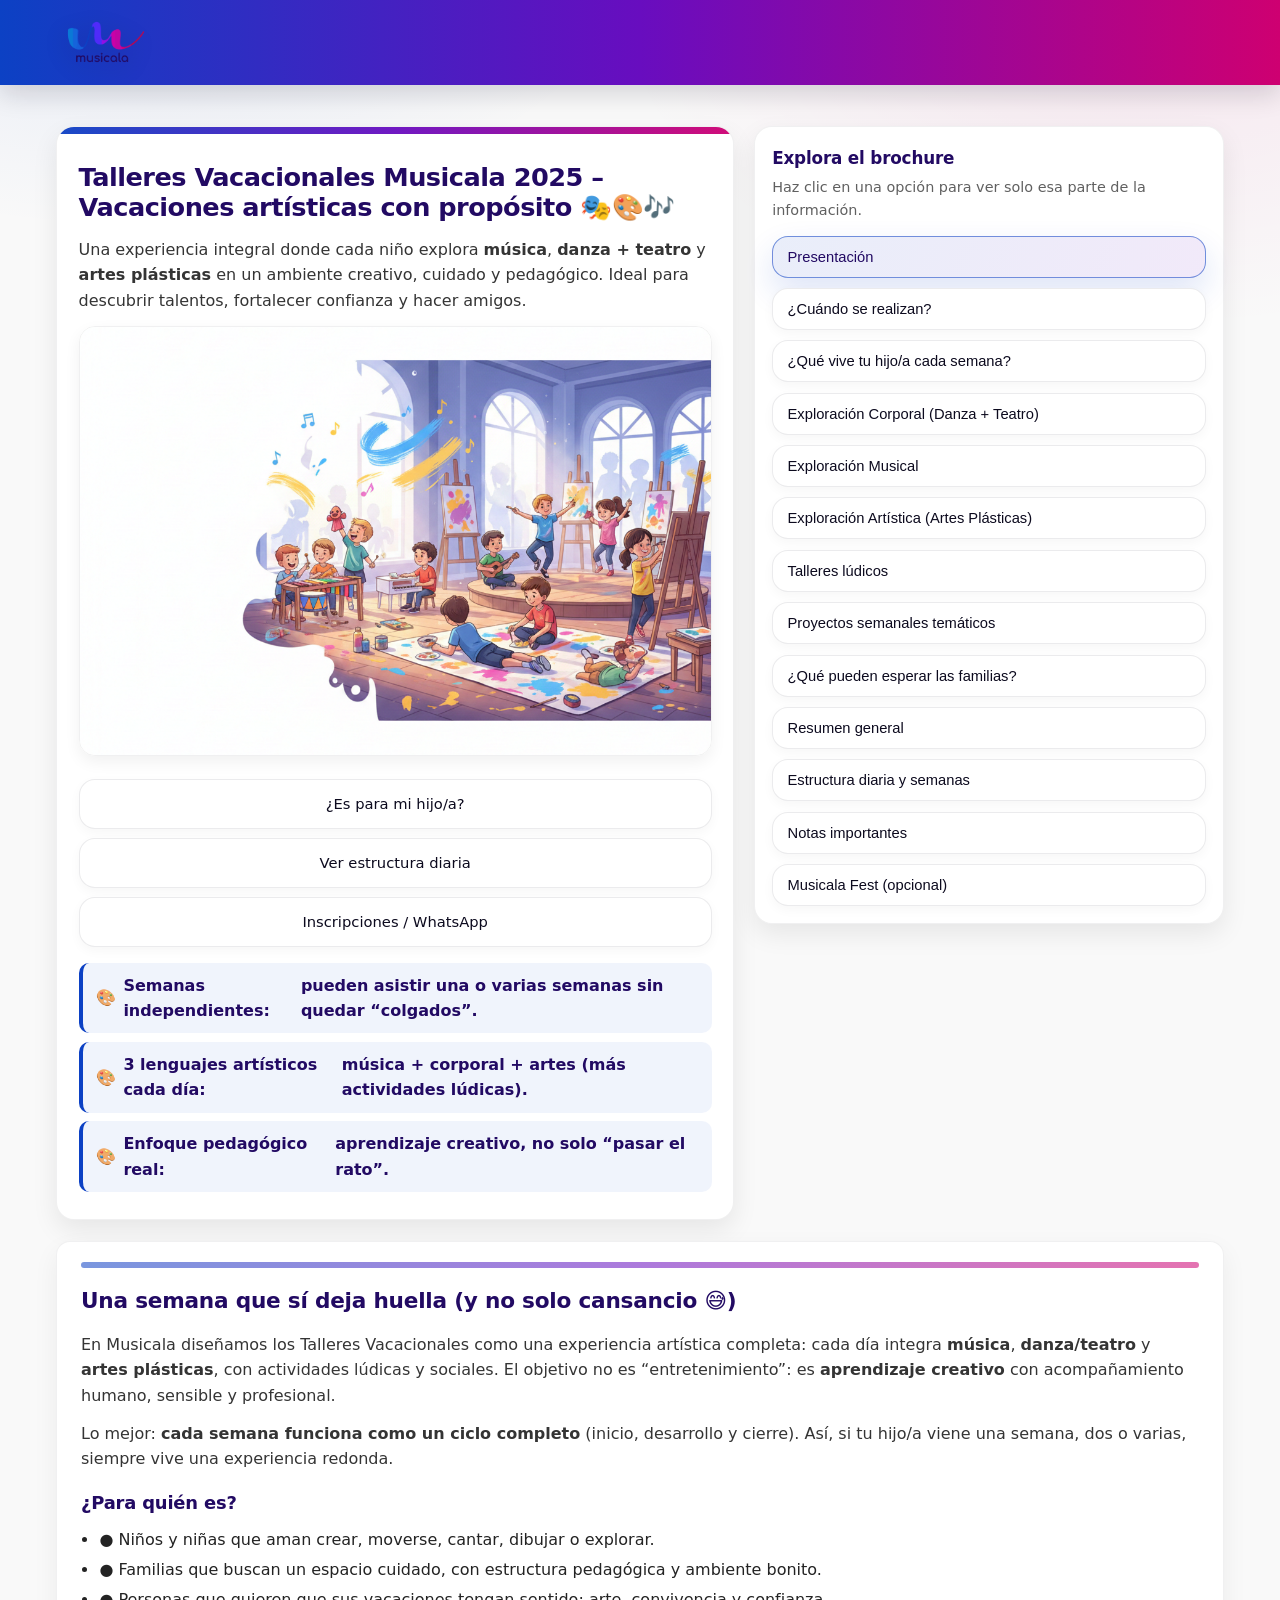
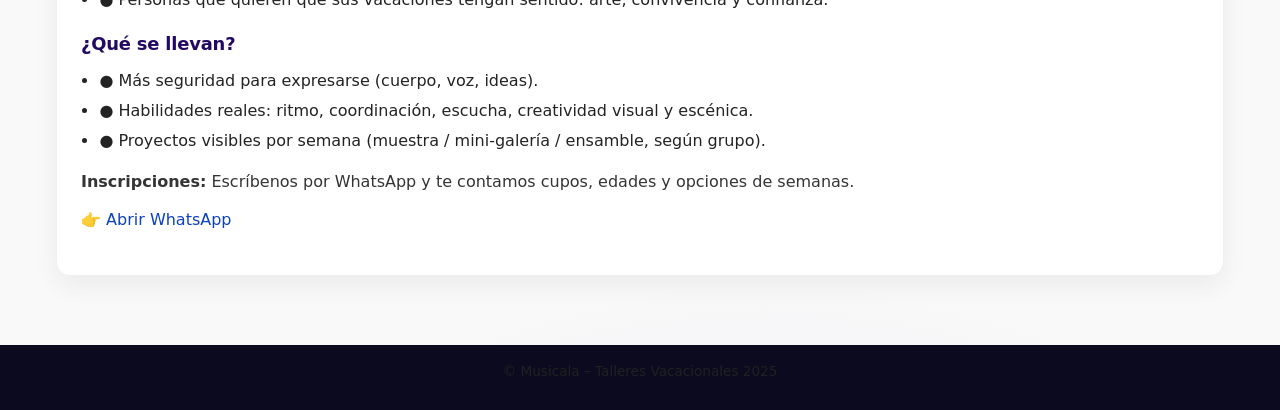
==== index.html @ 35de2867 "Add files via upload" ====
<!DOCTYPE html>
<html lang="es">
<head>
  <meta charset="UTF-8" />
  <meta name="viewport" content="width=device-width, initial-scale=1.0" />
  <title>Talleres Vacacionales Musicala 2025 | Brochure</title>
  <meta name="description" content="Vacaciones artísticas en Musicala: música, danza/teatro y artes plásticas en una experiencia creativa, pedagógica y divertida. Semanas independientes. Cupos limitados." />
  <link rel="stylesheet" href="styles.css" />
  <script src="app.js" defer></script>

  <!-- Opcional: si ya manejan icon -->
  <!-- <link rel="icon" href="favicon.ico" /> -->
</head>

<body>
  <!-- BARRA SUPERIOR SOLO CON LOGO -->
  <header class="site-header">
    <div class="header-inner">
      <div class="logo">
        <img src="logo.png" alt="Logo Musicala" />
      </div>
    </div>
  </header>

  <main>
    <!-- PORTADA: TÍTULO + IMAGEN + MENÚ AL LADO -->
    <section class="hero-portal">
      <div class="hero-portal__left">
        <h1>Talleres Vacacionales Musicala 2025 – Vacaciones artísticas con propósito 🎭🎨🎶</h1>

        <p style="margin-top:.75rem">
          Una experiencia integral donde cada niño explora <strong>música</strong>, <strong>danza + teatro</strong> y <strong>artes plásticas</strong> en un ambiente
          creativo, cuidado y pedagógico. Ideal para descubrir talentos, fortalecer confianza y hacer amigos.
        </p>

        <div class="hero-image">
          <img src="imagengeneral.png" alt="Vacaciones artísticas en Musicala" />
        </div>

        <!-- Mini-CTA (sin depender de CSS extra, pero se ve bien igual) -->
        <div style="display:flex; gap:.6rem; flex-wrap:wrap; margin-top:1rem">
          <a href="#familias" class="cards-menu__item" style="text-decoration:none; display:inline-flex; align-items:center; justify-content:center">
            ¿Es para mi hijo/a?
          </a>
          <a href="#cronograma" class="cards-menu__item" style="text-decoration:none; display:inline-flex; align-items:center; justify-content:center">
            Ver estructura diaria
          </a>
          <!-- Cambien este link al WhatsApp real cuando quieran -->
          <a href="https://wa.me/573193529475" target="_blank" rel="noopener" class="cards-menu__item" style="text-decoration:none; display:inline-flex; align-items:center; justify-content:center">
            Inscripciones / WhatsApp
          </a>
        </div>

        <!-- Highlights rápidos -->
        <div style="margin-top:1rem">
          <ul class="lista-semanal">
            <li><strong>Semanas independientes:</strong> pueden asistir una o varias semanas sin quedar “colgados”.</li>
            <li><strong>3 lenguajes artísticos cada día:</strong> música + corporal + artes (más actividades lúdicas).</li>
            <li><strong>Enfoque pedagógico real:</strong> aprendizaje creativo, no solo “pasar el rato”.</li>
          </ul>
        </div>
      </div>

      <div class="hero-portal__right">
        <h2 class="cards-title">Explora el brochure</h2>
        <p class="cards-subtitle">Haz clic en una opción para ver solo esa parte de la información.</p>

        <div class="cards-menu">
          <button class="cards-menu__item is-active" data-target="inicio">Presentación</button>
          <button class="cards-menu__item" data-target="cuando">¿Cuándo se realizan?</button>
          <button class="cards-menu__item" data-target="que-hacemos">¿Qué vive tu hijo/a cada semana?</button>
          <button class="cards-menu__item" data-target="exploracion-corporal">Exploración Corporal (Danza + Teatro)</button>
          <button class="cards-menu__item" data-target="exploracion-musical">Exploración Musical</button>
          <button class="cards-menu__item" data-target="artes-plasticas">Exploración Artística (Artes Plásticas)</button>
          <button class="cards-menu__item" data-target="talleres-ludicos">Talleres lúdicos</button>
          <button class="cards-menu__item" data-target="proyectos-semanales">Proyectos semanales temáticos</button>
          <button class="cards-menu__item" data-target="familias">¿Qué pueden esperar las familias?</button>
          <button class="cards-menu__item" data-target="resumen">Resumen general</button>
          <button class="cards-menu__item" data-target="cronograma">Estructura diaria y semanas</button>
          <button class="cards-menu__item" data-target="nota-acudientes">Notas importantes</button>
          <button class="cards-menu__item" data-target="musicala-fest">Musicala Fest (opcional)</button>
        </div>
      </div>
    </section>

    <!-- CONTENIDO: SOLO SE VE LA SECCIÓN ACTIVA (CONTROLADO POR app.js) -->

    <!-- INICIO / PRESENTACIÓN -->
    <section id="inicio" class="content-section is-active">
      <h2>Una semana que sí deja huella (y no solo cansancio 😅)</h2>

      <p>
        En Musicala diseñamos los Talleres Vacacionales como una experiencia artística completa:
        cada día integra <strong>música</strong>, <strong>danza/teatro</strong> y <strong>artes plásticas</strong>, con actividades lúdicas y sociales.
        El objetivo no es “entretenimiento”: es <strong>aprendizaje creativo</strong> con acompañamiento humano, sensible y profesional.
      </p>

      <p>
        Lo mejor: <strong>cada semana funciona como un ciclo completo</strong> (inicio, desarrollo y cierre).
        Así, si tu hijo/a viene una semana, dos o varias, siempre vive una experiencia redonda.
      </p>

      <h3>¿Para quién es?</h3>
      <ul>
        <li>● Niños y niñas que aman crear, moverse, cantar, dibujar o explorar.</li>
        <li>● Familias que buscan un espacio cuidado, con estructura pedagógica y ambiente bonito.</li>
        <li>● Personas que quieren que sus vacaciones tengan sentido: arte, convivencia y confianza.</li>
      </ul>

      <h3>¿Qué se llevan?</h3>
      <ul>
        <li>● Más seguridad para expresarse (cuerpo, voz, ideas).</li>
        <li>● Habilidades reales: ritmo, coordinación, escucha, creatividad visual y escénica.</li>
        <li>● Proyectos visibles por semana (muestra / mini-galería / ensamble, según grupo).</li>
      </ul>

      <p style="margin-top:1rem">
        <strong>Inscripciones:</strong> Escríbenos por WhatsApp y te contamos cupos, edades y opciones de semanas.
      </p>
      <p>
        👉 <a href="https://wa.me/573193529475" target="_blank" rel="noopener">Abrir WhatsApp</a>
      </p>
    </section>

    <!-- ¿CUÁNDO SE REALIZAN? -->
    <section id="cuando" class="content-section">
      <h2>¿Cuándo se realizan los Vacacionales?</h2>

      <p>Tenemos dos temporadas principales:</p>
      <ul>
        <li>● <strong>24 de noviembre al 19 de diciembre</strong></li>
        <li>● <strong>12 de enero al 6 de febrero</strong></li>
      </ul>

      <p>
        Sabemos que las familias viajan o combinan actividades, entonces manejamos una lógica simple:
        <strong>cada semana es independiente</strong>. Puedes escoger las semanas que mejor te funcionen.
      </p>

      <p>
        Si hay festivos, ajustamos el orden de los días <strong>sin perder contenidos</strong>.
      </p>
    </section>

    <!-- ¿QUÉ HACEMOS CADA SEMANA? -->
    <section id="que-hacemos" class="content-section">
      <h2>🎭💃🎶 ¿Qué vive tu hijo/a cada semana?</h2>

      <p>
        Cada semana combinamos cuatro áreas que se conectan en mini-proyectos. No es “clase suelta”: es un proceso corto con sentido.
      </p>

      <ul class="lista-semanal">
        <li><strong>Teatro:</strong> micro-escenas, personajes, improvisación guiada.</li>
        <li><strong>Danza/Expresión:</strong> secuencias corporales, musicalidad, presencia escénica.</li>
        <li><strong>Música:</strong> canto, percusión, teclados/xilófono, ukelele y ensamble.</li>
        <li><strong>Artes plásticas:</strong> dibujo, color, collage/modelado y creación de piezas visuales.</li>
      </ul>

      <p>
        El resultado varía según edades y grupo, pero siempre buscamos que haya <strong>proceso + producto</strong>:
        algo que se pueda mostrar y valorar (sin obligar a nadie a presentarse si no quiere).
      </p>
    </section>

    <!-- EXPLORACIÓN CORPORAL (DANZA + TEATRO) -->
    <section id="exploracion-corporal" class="content-section">
      <h2>Exploración Corporal (Danza + Teatro)</h2>

      <div style="margin: 1rem 0;">
        <img src="corporal.png" alt="Exploración corporal: danza y teatro" style="width:100%; height:auto; border-radius:12px;" />
      </div>

      <p>
        Integramos movimiento, expresión, ritmo, imaginación y juego dramático, adaptado a la edad.
        Trabajamos tres componentes: <strong>técnico</strong>, <strong>teórico (vivencial)</strong> y <strong>obras</strong>.
      </p>

      <h3>1. Componente Técnico (Danza + Teatro)</h3>
      <p>Desarrollamos habilidades físicas y expresivas fundamentales.</p>

      <h4>Danza – Técnica Corporal</h4>
      <ul>
        <li>● Calentamientos guiados: movilidad articular y estiramientos seguros.</li>
        <li>● Patrones de movimiento: marchas, desplazamientos, diagonales básicas.</li>
        <li>● Motricidad gruesa: saltos, giros simples, coordinación brazos-piernas.</li>
        <li>● Aproximación a estilos: latinos, urbanos y folclor colombiano (adaptado).</li>
        <li>● Ritmo corporal: palmadas, zapateos, juegos de pulso.</li>
      </ul>

      <h4>Teatro – Técnica Escénica</h4>
      <ul>
        <li>● Uso del espacio: caminar escénico, niveles (alto–medio–bajo).</li>
        <li>● Proyección corporal sin forzar la voz.</li>
        <li>● Emociones básicas: alegría, sorpresa, tristeza, enojo (desde el juego).</li>
        <li>● Coordinación grupal: seguir señales, entradas y salidas.</li>
      </ul>

      <h3>2. Componente Teórico (vivencial)</h3>
      <p>No es teoría sentados: se aprende haciendo.</p>

      <ul>
        <li>● Ritmo, secuencia, direcciones, niveles, musicalidad.</li>
        <li>● Aprestamiento escénico: atención, escucha, reacción.</li>
        <li>● Personajes: cómo camina, qué quiere, cómo se expresa.</li>
      </ul>

      <h3>3. Componente de Obras</h3>
      <ul>
        <li>● Mini-coreografías (8/16/32 tiempos) adaptadas.</li>
        <li>● Micro-escenas con inicio, desarrollo y final simple.</li>
        <li>● Actividades en dúos o tríos para convivencia y trabajo en equipo.</li>
      </ul>

      <p>
        <strong>En palabras sencillas:</strong> fortalecemos cuerpo, creatividad y confianza.
        Se mueven, inventan y actúan desde el juego, pero construyendo bases reales.
      </p>
    </section>

    <!-- EXPLORACIÓN MUSICAL -->
    <section id="exploracion-musical" class="content-section">
      <h2>Exploración Musical</h2>

      <div style="margin: 1rem 0;">
        <img src="musica.png" alt="Exploración musical: instrumentos y ensamble" style="width:100%; height:auto; border-radius:12px;" />
      </div>

      <p>
        La música en vacacionales sigue una estructura progresiva durante la semana, integrando:
        <strong>técnica</strong>, <strong>teoría (desde el juego)</strong> y <strong>obras</strong>.
      </p>

      <h3>1. Componente Técnico</h3>
      <p>Habilidades motrices y musicales según el instrumento del día.</p>

      <h4>Canto (Día 1)</h4>
      <ul>
        <li>● Respiración y proyección.</li>
        <li>● Gimnasia vocal (sirenas, escalas cortas, patrones melódicos).</li>
        <li>● Coordinación entre voz y ritmo.</li>
      </ul>

      <h4>Percusión y Orff (Día 2)</h4>
      <ul>
        <li>● Gimnasia dactilar y coordinación.</li>
        <li>● Patrones rítmicos básicos y combinados.</li>
        <li>● Acompañamientos simples con instrumentos de percusión.</li>
      </ul>

      <h4>Xilófono y Piano (Día 3)</h4>
      <ul>
        <li>● Motricidad fina: escalas, patrones repetitivos.</li>
        <li>● Melodías con 3, 4 y 5 notas.</li>
        <li>● Coordinación mano-dedo “uno por tecla”.</li>
      </ul>

      <h4>Ukelele (Día 4)</h4>
      <ul>
        <li>● Postura y control de mano/muñeca.</li>
        <li>● Acordes base (C, Am, F) y cambios simples.</li>
        <li>● Patrones de rasgueo iniciales.</li>
      </ul>

      <h4>Ensamble (Día 5)</h4>
      <ul>
        <li>● Integración de lo trabajado en la semana.</li>
        <li>● Coordinación grupal: entradas, finales, pulso común.</li>
        <li>● Escucha activa entre compañeros.</li>
      </ul>

      <h3>2. Componente Teórico (desde la experiencia)</h3>
      <ul>
        <li>● Pulso, figuras rítmicas básicas y lectura simple.</li>
        <li>● Reconocimiento de notas y direccionalidad melódica.</li>
        <li>● Timbres, dinámicas (fuerte/suave), rápido/lento.</li>
        <li>● Apreciación musical: escuchar, imaginar, nombrar emociones y capas sonoras.</li>
      </ul>

      <h3>3. Componente de Obras</h3>
      <p>Repertorio progresivo (3, 4 y 5 notas) adaptado al instrumento del día.</p>

      <p>
        <strong>En palabras sencillas:</strong> aprenden música jugando, sí, pero con bases reales:
        coordinación, ritmo, melodía, lectura simple y ensamble.
      </p>
    </section>

    <!-- EXPLORACIÓN ARTÍSTICA (ARTES PLÁSTICAS) -->
    <section id="artes-plasticas" class="content-section">
      <h2>Exploración Artística (Artes Plásticas)</h2>

      <div style="margin: 1rem 0;">
        <img src="artes.png" alt="Exploración artística: dibujo, pintura y creación" style="width:100%; height:auto; border-radius:12px;" />
      </div>

      <p>
        En Artes Plásticas exploramos materiales, técnicas y procesos creativos de forma progresiva.
        Cada semana se construye una creación final (mini-galería, personajes, escenografías, objetos artísticos, etc.).
      </p>

      <h3>1. Componente Técnico</h3>

      <h4>Dibujo</h4>
      <ul>
        <li>● Trazos básicos, control de presión y formas.</li>
        <li>● Proporciones iniciales y composición simple.</li>
      </ul>

      <h4>Pintura / acuarelas</h4>
      <ul>
        <li>● Técnicas básicas de pincel, mezcla de colores y degradados.</li>
        <li>● Control del agua: húmedo sobre seco / húmedo sobre húmedo.</li>
      </ul>

      <h4>Modelado (plastilina o arcilla)</h4>
      <ul>
        <li>● Rollos, esferas, planchas, volumen y uniones seguras.</li>
      </ul>

      <h4>Collage y reciclaje creativo</h4>
      <ul>
        <li>● Recorte seguro, texturas y ensamblaje para construir personajes u objetos.</li>
      </ul>

      <h3>2. Componente Teórico (sencillo y contextual)</h3>
      <ul>
        <li>● Teoría del color: primarios, secundarios, armonías y contrastes.</li>
        <li>● Elementos del arte: línea, forma, color, textura, espacio.</li>
        <li>● Apreciación: observar, reinterpretar y hablar sobre lo que se crea.</li>
      </ul>

      <h3>3. Componente de Obras</h3>
      <p>Ejemplos de proyectos semanales:</p>
      <ul>
        <li>● Mini-galería de dibujos, pinturas y collage.</li>
        <li>● Creación de personajes (dibujados o modelados).</li>
        <li>● Elementos visuales para apoyar teatro/danza (máscaras, accesorios, escenografía).</li>
        <li>● Esculturas pequeñas o composiciones en técnicas mixtas.</li>
      </ul>

      <p>
        <strong>En palabras sencillas:</strong> exploramos dibujo, pintura, collage, modelado y creación.
        Se aprende haciendo y se valora el proceso, no solo “el resultado bonito”.
      </p>
    </section>

    <!-- TALLERES LÚDICOS -->
    <section id="talleres-ludicos" class="content-section">
      <h2>Talleres Lúdicos y Actividades Grupales</h2>

      <p>
        Las vacaciones también son convivencia. Por eso incluimos espacios lúdicos que fortalecen habilidades sociales sin perder el enfoque formativo.
      </p>

      <ul>
        <li>● Juegos cooperativos y retos creativos.</li>
        <li>● Dinámicas teatrales y musicales de equipo.</li>
        <li>● Pausas activas, bienestar y socialización guiada.</li>
      </ul>
    </section>

    <!-- PROYECTOS SEMANALES TEMÁTICOS -->
    <section id="proyectos-semanales" class="content-section">
      <h2>Proyectos Semanales Temáticos</h2>

      <p>Cada semana desarrollamos un mini-proyecto que une todas las áreas:</p>
      <ul>
        <li>● Una historia inventada.</li>
        <li>● Una escena o micro-obra.</li>
        <li>● Una coreografía o secuencia corporal.</li>
        <li>● Una pieza musical (canción/ensamble).</li>
        <li>● Una creación visual (mini-galería / obra artística).</li>
      </ul>

      <p>
        Las temáticas cambian cada año, y suelen estar conectadas con naturaleza, convivencia, bienestar y creatividad.
      </p>
    </section>

    <!-- PARA LAS FAMILIAS -->
    <section id="familias" class="content-section">
      <h2>¿Qué pueden esperar las familias?</h2>

      <h3>Un espacio seguro y amoroso</h3>
      <p>
        Acompañamos con cuidado emocional, escucha y límites claros. Queremos arte con bienestar, no caos.
      </p>

      <h3>Aprendizaje real (sin rigidez)</h3>
      <p>
        Tenemos estructura pedagógica clara, pero la adaptamos a cada grupo y a los intereses que van apareciendo.
      </p>

      <h3>Un ambiente creativo y estético</h3>
      <p>
        Materiales, instrumentos, dinámicas y un lugar pensado para crear en serio.
      </p>

      <h3>Procesos y resultados visibles</h3>
      <p>
        Cada semana se ve un resultado: muestra, creación, galería o ensamble. La participación nunca es obligatoria si algún niño no desea presentarse.
      </p>

      <h3>Flexibilidad por semanas</h3>
      <p>
        Si solo pueden una semana, perfecto. Si pueden varias, mejor. Nadie “pierde el hilo”.
      </p>

      <p style="margin-top:1rem">
        👉 <strong>¿Quieres cupos, edades y costos?</strong> Escríbenos:
        <a href="https://wa.me/573193529475" target="_blank" rel="noopener">WhatsApp Musicala</a>
      </p>
    </section>

    <!-- RESUMEN -->
    <section id="resumen" class="content-section">
      <h2>Resumen general</h2>

      <p>
        Los Talleres Vacacionales Musicala combinan <strong>música</strong>, <strong>danza/teatro</strong> y <strong>artes plásticas</strong>
        dentro de una estructura diaria clara, con proyectos semanales y ambiente de cuidado.
      </p>

      <ul>
        <li>● 4 horas por día (sin horas exactas, según operación).</li>
        <li>● Semanas independientes (pueden elegir una o varias).</li>
        <li>● Proceso creativo con resultados visibles.</li>
        <li>● Enfoque pedagógico, no solo recreativo.</li>
      </ul>

      <p>
        Si quieres asegurar cupo, escríbenos por WhatsApp y te guiamos en el proceso de inscripción.
      </p>

      <p>👉 <a href="https://wa.me/573193529475" target="_blank" rel="noopener">Inscribirme / Pedir info</a></p>
    </section>

    <!-- CRONOGRAMA + SEMANAS (INTERACTIVO) -->
    <section id="cronograma" class="content-section">
      <h2>CRONOGRAMA Y CONTENIDOS – Talleres Vacacionales Musicala 2025</h2>

      <p>(4 horas por día — sin horas exactas — si hay festivos, ajustamos sin alterar los contenidos.)</p>

      <p><strong>Distribución diaria:</strong></p>
      <ul>
        <li>● Artes Plásticas – 1 hora.</li>
        <li>● Exploración Corporal (Danza + Teatro) – 1 hora.</li>
        <li>● Exploración Musical – 1 hora.</li>
        <li>● Onces – 30 minutos.</li>
        <li>● Talleres Lúdicos – 30 minutos.</li>
      </ul>

      <!-- Pestañas de semanas -->
      <div class="schedule-tabs">
        <button class="schedule-tab is-active" data-week="1">Semana 1 – Exploración Creativa</button>
        <button class="schedule-tab" data-week="2">Semana 2 – Cuerpo y Movimiento</button>
        <button class="schedule-tab" data-week="3">Semana 3 – Música y Sonido</button>
        <button class="schedule-tab" data-week="4">Semana 4 – Arte Integrado</button>
      </div>

      <div class="schedule-weeks">
        <!-- SEMANA 1 -->
        <div class="week-panel is-active" data-week-panel="1">
          <h3>Semana 1 – Exploración Creativa</h3>
          <p><strong>Enfoque:</strong> adaptación al grupo, descubrimiento de materiales y juegos de ritmo, color y movimiento.</p>

          <h3>Estructura de los días (Día 1 a Día 5)</h3>
          <p>
            Para que cada familia pueda adaptarse a su propio calendario, nombramos los días como
            <strong>Día 1</strong>, <strong>Día 2</strong>, <strong>Día 3</strong>, <strong>Día 4</strong> y <strong>Día 5</strong>.
            Lo que cambia es el enfoque musical del día.
          </p>

          <div class="days-grid">
            <article class="day-card">
              <h4>Día 1 – Canto</h4>
              <p><strong>Enfoque musical:</strong> respiración, proyección y gimnasia vocal.</p>
              <ul class="day-hours">
                <li><strong>Hora 1:</strong> Artes Plásticas.</li>
                <li><strong>Hora 2:</strong> Exploración Corporal.</li>
                <li><strong>Hora 3:</strong> Música – Canto.</li>
                <li><strong>30 min:</strong> Onces.</li>
                <li><strong>30 min:</strong> Talleres Lúdicos.</li>
              </ul>
            </article>

            <article class="day-card">
              <h4>Día 2 – Percusión y Orff</h4>
              <p><strong>Enfoque musical:</strong> patrones rítmicos y acompañamientos simples.</p>
              <ul class="day-hours">
                <li><strong>Hora 1:</strong> Artes Plásticas.</li>
                <li><strong>Hora 2:</strong> Exploración Corporal.</li>
                <li><strong>Hora 3:</strong> Música – Percusión/Orff.</li>
                <li><strong>30 min:</strong> Onces.</li>
                <li><strong>30 min:</strong> Talleres Lúdicos.</li>
              </ul>
            </article>

            <article class="day-card">
              <h4>Día 3 – Xilófono y Piano</h4>
              <p><strong>Enfoque musical:</strong> melodías de 3 notas y coordinación.</p>
              <ul class="day-hours">
                <li><strong>Hora 1:</strong> Artes Plásticas.</li>
                <li><strong>Hora 2:</strong> Exploración Corporal.</li>
                <li><strong>Hora 3:</strong> Música – Teclados/Xilófono.</li>
                <li><strong>30 min:</strong> Onces.</li>
                <li><strong>30 min:</strong> Talleres Lúdicos.</li>
              </ul>
            </article>

            <article class="day-card">
              <h4>Día 4 – Ukelele</h4>
              <p><strong>Enfoque musical:</strong> acordes básicos y rasgueos iniciales.</p>
              <ul class="day-hours">
                <li><strong>Hora 1:</strong> Artes Plásticas.</li>
                <li><strong>Hora 2:</strong> Exploración Corporal.</li>
                <li><strong>Hora 3:</strong> Música – Ukelele.</li>
                <li><strong>30 min:</strong> Onces.</li>
                <li><strong>30 min:</strong> Talleres Lúdicos.</li>
              </ul>
            </article>

            <article class="day-card">
              <h4>Día 5 – Ensamble</h4>
              <p><strong>Enfoque musical:</strong> integración y escucha grupal.</p>
              <ul class="day-hours">
                <li><strong>Hora 1:</strong> Artes Plásticas.</li>
                <li><strong>Hora 2:</strong> Exploración Corporal.</li>
                <li><strong>Hora 3:</strong> Música – Ensamble.</li>
                <li><strong>30 min:</strong> Onces.</li>
                <li><strong>30 min:</strong> Talleres Lúdicos.</li>
              </ul>
            </article>
          </div>

          <div class="schedule-accordion">
            <button class="activity-toggle">
              <span class="activity-title">Artes Plásticas (Técnico · Teórico · Obras)</span>
              <span class="activity-tag">Bloque de Artes – 1 hora</span>
            </button>
            <div class="activity-content">
              <ul>
                <li>● <strong>Técnico:</strong> trazos básicos, control de presión, mezclas simples de color, recorte seguro.</li>
                <li>● <strong>Teórico:</strong> elementos del arte (línea, forma, color), paletas frías y cálidas.</li>
                <li>● <strong>Obras:</strong> mini-galería inicial o creación de personajes sencillos.</li>
              </ul>
            </div>

            <button class="activity-toggle">
              <span class="activity-title">Danza + Teatro (Técnico · Teórico · Obras)</span>
              <span class="activity-tag">Exploración Corporal – 1 hora</span>
            </button>
            <div class="activity-content">
              <ul>
                <li>● <strong>Técnico:</strong> movilidad, diagonales simples, emociones básicas.</li>
                <li>● <strong>Teórico:</strong> ritmo, direcciones, escucha escénica.</li>
                <li>● <strong>Obras:</strong> micro-escenas o secuencias corporales guiadas.</li>
              </ul>
            </div>

            <button class="activity-toggle">
              <span class="activity-title">Música (Técnico · Teórico · Obras)</span>
              <span class="activity-tag">Exploración Musical – 1 hora</span>
            </button>
            <div class="activity-content">
              <ul>
                <li>● <strong>Técnico:</strong> gimnasia vocal, patrones rítmicos simples, melodías de 3 notas.</li>
                <li>● <strong>Teórico:</strong> pulso, direccionalidad melódica, timbres.</li>
                <li>● <strong>Obras:</strong> canciones cortas (“123”) cantadas y con percusión suave.</li>
              </ul>
            </div>

            <button class="activity-toggle">
              <span class="activity-title">Cierre semanal</span>
              <span class="activity-tag">Resultado visible</span>
            </button>
            <div class="activity-content">
              <p>Mini muestra interna: exposición + escena corta + canción sencilla (según grupo).</p>
            </div>
          </div>
        </div>

        <!-- SEMANA 2 -->
        <div class="week-panel" data-week-panel="2">
          <h3>Semana 2 – Cuerpo y Movimiento</h3>
          <p><strong>Enfoque:</strong> mayor exploración expresiva: color, textura y movimiento.</p>

          <h3>Estructura de los días (Día 1 a Día 5)</h3>
          <p>
            Misma estructura diaria. Cambia el enfoque musical del día.
          </p>

          <div class="days-grid">
            <article class="day-card">
              <h4>Día 1 – Canto</h4>
              <p><strong>Enfoque musical:</strong> afinación, proyección y coordinación vocal.</p>
              <ul class="day-hours">
                <li><strong>Hora 1:</strong> Artes Plásticas.</li>
                <li><strong>Hora 2:</strong> Exploración Corporal.</li>
                <li><strong>Hora 3:</strong> Música – Canto.</li>
                <li><strong>30 min:</strong> Onces.</li>
                <li><strong>30 min:</strong> Talleres Lúdicos.</li>
              </ul>
            </article>

            <article class="day-card">
              <h4>Día 2 – Percusión y Orff</h4>
              <p><strong>Enfoque musical:</strong> patrones rítmicos con ensamble simple.</p>
              <ul class="day-hours">
                <li><strong>Hora 1:</strong> Artes Plásticas.</li>
                <li><strong>Hora 2:</strong> Exploración Corporal.</li>
                <li><strong>Hora 3:</strong> Música – Percusión/Orff.</li>
                <li><strong>30 min:</strong> Onces.</li>
                <li><strong>30 min:</strong> Talleres Lúdicos.</li>
              </ul>
            </article>

            <article class="day-card">
              <h4>Día 3 – Xilófono y Piano</h4>
              <p><strong>Enfoque musical:</strong> melodías de 4 notas y coordinación.</p>
              <ul class="day-hours">
                <li><strong>Hora 1:</strong> Artes Plásticas.</li>
                <li><strong>Hora 2:</strong> Exploración Corporal.</li>
                <li><strong>Hora 3:</strong> Música – Teclados/Xilófono.</li>
                <li><strong>30 min:</strong> Onces.</li>
                <li><strong>30 min:</strong> Talleres Lúdicos.</li>
              </ul>
            </article>

            <article class="day-card">
              <h4>Día 4 – Ukelele</h4>
              <p><strong>Enfoque musical:</strong> rasgueos y acompañamiento simple.</p>
              <ul class="day-hours">
                <li><strong>Hora 1:</strong> Artes Plásticas.</li>
                <li><strong>Hora 2:</strong> Exploración Corporal.</li>
                <li><strong>Hora 3:</strong> Música – Ukelele.</li>
                <li><strong>30 min:</strong> Onces.</li>
                <li><strong>30 min:</strong> Talleres Lúdicos.</li>
              </ul>
            </article>

            <article class="day-card">
              <h4>Día 5 – Ensamble</h4>
              <p><strong>Enfoque musical:</strong> integración semanal.</p>
              <ul class="day-hours">
                <li><strong>Hora 1:</strong> Artes Plásticas.</li>
                <li><strong>Hora 2:</strong> Exploración Corporal.</li>
                <li><strong>Hora 3:</strong> Música – Ensamble.</li>
                <li><strong>30 min:</strong> Onces.</li>
                <li><strong>30 min:</strong> Talleres Lúdicos.</li>
              </ul>
            </article>
          </div>

          <div class="schedule-accordion">
            <button class="activity-toggle">
              <span class="activity-title">Artes Plásticas</span>
              <span class="activity-tag">Técnicas mixtas</span>
            </button>
            <div class="activity-content">
              <ul>
                <li>● <strong>Técnico:</strong> acuarelas, collage, modelado básico.</li>
                <li>● <strong>Teórico:</strong> contrastes, volumen simple, textura visual.</li>
                <li>● <strong>Obras:</strong> personajes y objetos para escena (máscaras, accesorios).</li>
              </ul>
            </div>

            <button class="activity-toggle">
              <span class="activity-title">Danza + Teatro</span>
              <span class="activity-tag">Movimiento + intención</span>
            </button>
            <div class="activity-content">
              <ul>
                <li>● Secuencias latinas y urbanas adaptadas, disociaciones, uso del espacio.</li>
                <li>● Musicalidad, niveles, intención del movimiento.</li>
                <li>● Mini-coreografías o improvisaciones escénicas guiadas.</li>
              </ul>
            </div>

            <button class="activity-toggle">
              <span class="activity-title">Música</span>
              <span class="activity-tag">4 notas</span>
            </button>
            <div class="activity-content">
              <ul>
                <li>● Patrones rítmicos Orff, melodías de 4 notas.</li>
                <li>● Ritmo figura/pulso; reconocimiento de notas.</li>
                <li>● Canciones “1234” con acompañamiento simple.</li>
              </ul>
            </div>

            <button class="activity-toggle">
              <span class="activity-title">Cierre semanal</span>
              <span class="activity-tag">Resultado visible</span>
            </button>
            <div class="activity-content">
              <p>Coreografía corta + micro-escena + pieza musical con 4 notas (según grupo).</p>
            </div>
          </div>
        </div>

        <!-- SEMANA 3 -->
        <div class="week-panel" data-week-panel="3">
          <h3>Semana 3 – Música y Sonido</h3>
          <p><strong>Enfoque:</strong> integración de color, forma y sonido.</p>

          <h3>Estructura de los días (Día 1 a Día 5)</h3>
          <p>Misma estructura diaria. Cambia el enfoque musical del día.</p>

          <div class="days-grid">
            <article class="day-card">
              <h4>Día 1 – Canto</h4>
              <p><strong>Enfoque musical:</strong> canto con intención, pulso y afinación.</p>
              <ul class="day-hours">
                <li><strong>Hora 1:</strong> Artes Plásticas.</li>
                <li><strong>Hora 2:</strong> Exploración Corporal.</li>
                <li><strong>Hora 3:</strong> Música – Canto.</li>
                <li><strong>30 min:</strong> Onces.</li>
                <li><strong>30 min:</strong> Talleres Lúdicos.</li>
              </ul>
            </article>

            <article class="day-card">
              <h4>Día 2 – Percusión y Orff</h4>
              <p><strong>Enfoque musical:</strong> ritmo, ensamble y escucha.</p>
              <ul class="day-hours">
                <li><strong>Hora 1:</strong> Artes Plásticas.</li>
                <li><strong>Hora 2:</strong> Exploración Corporal.</li>
                <li><strong>Hora 3:</strong> Música – Percusión/Orff.</li>
                <li><strong>30 min:</strong> Onces.</li>
                <li><strong>30 min:</strong> Talleres Lúdicos.</li>
              </ul>
            </article>

            <article class="day-card">
              <h4>Día 3 – Xilófono y Piano</h4>
              <p><strong>Enfoque musical:</strong> melodías de 5 notas.</p>
              <ul class="day-hours">
                <li><strong>Hora 1:</strong> Artes Plásticas.</li>
                <li><strong>Hora 2:</strong> Exploración Corporal.</li>
                <li><strong>Hora 3:</strong> Música – Teclados/Xilófono.</li>
                <li><strong>30 min:</strong> Onces.</li>
                <li><strong>30 min:</strong> Talleres Lúdicos.</li>
              </ul>
            </article>

            <article class="day-card">
              <h4>Día 4 – Ukelele</h4>
              <p><strong>Enfoque musical:</strong> acordes y acompañamiento.</p>
              <ul class="day-hours">
                <li><strong>Hora 1:</strong> Artes Plásticas.</li>
                <li><strong>Hora 2:</strong> Exploración Corporal.</li>
                <li><strong>Hora 3:</strong> Música – Ukelele.</li>
                <li><strong>30 min:</strong> Onces.</li>
                <li><strong>30 min:</strong> Talleres Lúdicos.</li>
              </ul>
            </article>

            <article class="day-card">
              <h4>Día 5 – Ensamble</h4>
              <p><strong>Enfoque musical:</strong> unión final semanal.</p>
              <ul class="day-hours">
                <li><strong>Hora 1:</strong> Artes Plásticas.</li>
                <li><strong>Hora 2:</strong> Exploración Corporal.</li>
                <li><strong>Hora 3:</strong> Música – Ensamble.</li>
                <li><strong>30 min:</strong> Onces.</li>
                <li><strong>30 min:</strong> Talleres Lúdicos.</li>
              </ul>
            </article>
          </div>

          <div class="schedule-accordion">
            <button class="activity-toggle">
              <span class="activity-title">Artes Plásticas</span>
              <span class="activity-tag">Visual + sonido</span>
            </button>
            <div class="activity-content">
              <ul>
                <li>● <strong>Técnico:</strong> técnicas mixtas (pintura + collage), volumen.</li>
                <li>● <strong>Teórico:</strong> armonías básicas de color; centro de interés.</li>
                <li>● <strong>Obras:</strong> piezas visuales que acompañan música (fondos, carteles).</li>
              </ul>
            </div>

            <button class="activity-toggle">
              <span class="activity-title">Danza + Teatro</span>
              <span class="activity-tag">Escena musicalizada</span>
            </button>
            <div class="activity-content">
              <ul>
                <li>● Ritmo corporal, secuencias coordinadas, proyección escénica suave.</li>
                <li>● Acción–reacción, personaje simple.</li>
                <li>● Escenas breves con música y movimiento.</li>
              </ul>
            </div>

            <button class="activity-toggle">
              <span class="activity-title">Música</span>
              <span class="activity-tag">5 notas</span>
            </button>
            <div class="activity-content">
              <ul>
                <li>● Melodías de 5 notas; acordes base en ukelele.</li>
                <li>● Lectura rítmica básica; apreciación musical.</li>
                <li>● Canciones “12345” y rasgueos iniciales.</li>
              </ul>
            </div>

            <button class="activity-toggle">
              <span class="activity-title">Cierre semanal</span>
              <span class="activity-tag">Resultado visible</span>
            </button>
            <div class="activity-content">
              <p>Ensamble sencillo + escena musicalizada + intervención visual.</p>
            </div>
          </div>
        </div>

        <!-- SEMANA 4 -->
        <div class="week-panel" data-week-panel="4">
          <h3>Semana 4 – Arte Integrado</h3>
          <p><strong>Enfoque:</strong> proyecto final que mezcla música, danza/teatro y artes plásticas.</p>

          <h3>Estructura de los días (Día 1 a Día 5)</h3>
          <p>Misma estructura diaria. Cambia el enfoque musical del día.</p>

          <div class="days-grid">
            <article class="day-card">
              <h4>Día 1 – Canto</h4>
              <p><strong>Enfoque musical:</strong> canto y montaje.</p>
              <ul class="day-hours">
                <li><strong>Hora 1:</strong> Artes Plásticas.</li>
                <li><strong>Hora 2:</strong> Exploración Corporal.</li>
                <li><strong>Hora 3:</strong> Música – Canto.</li>
                <li><strong>30 min:</strong> Onces.</li>
                <li><strong>30 min:</strong> Talleres Lúdicos.</li>
              </ul>
            </article>

            <article class="day-card">
              <h4>Día 2 – Percusión y Orff</h4>
              <p><strong>Enfoque musical:</strong> ensamble rítmico.</p>
              <ul class="day-hours">
                <li><strong>Hora 1:</strong> Artes Plásticas.</li>
                <li><strong>Hora 2:</strong> Exploración Corporal.</li>
                <li><strong>Hora 3:</strong> Música – Percusión/Orff.</li>
                <li><strong>30 min:</strong> Onces.</li>
                <li><strong>30 min:</strong> Talleres Lúdicos.</li>
              </ul>
            </article>

            <article class="day-card">
              <h4>Día 3 – Xilófono y Piano</h4>
              <p><strong>Enfoque musical:</strong> melodía para performance.</p>
              <ul class="day-hours">
                <li><strong>Hora 1:</strong> Artes Plásticas.</li>
                <li><strong>Hora 2:</strong> Exploración Corporal.</li>
                <li><strong>Hora 3:</strong> Música – Teclados/Xilófono.</li>
                <li><strong>30 min:</strong> Onces.</li>
                <li><strong>30 min:</strong> Talleres Lúdicos.</li>
              </ul>
            </article>

            <article class="day-card">
              <h4>Día 4 – Ukelele</h4>
              <p><strong>Enfoque musical:</strong> acompañamiento final.</p>
              <ul class="day-hours">
                <li><strong>Hora 1:</strong> Artes Plásticas.</li>
                <li><strong>Hora 2:</strong> Exploración Corporal.</li>
                <li><strong>Hora 3:</strong> Música – Ukelele.</li>
                <li><strong>30 min:</strong> Onces.</li>
                <li><strong>30 min:</strong> Talleres Lúdicos.</li>
              </ul>
            </article>

            <article class="day-card">
              <h4>Día 5 – Ensamble</h4>
              <p><strong>Enfoque musical:</strong> integración final.</p>
              <ul class="day-hours">
                <li><strong>Hora 1:</strong> Artes Plásticas.</li>
                <li><strong>Hora 2:</strong> Exploración Corporal.</li>
                <li><strong>Hora 3:</strong> Música – Ensamble.</li>
                <li><strong>30 min:</strong> Onces.</li>
                <li><strong>30 min:</strong> Talleres Lúdicos.</li>
              </ul>
            </article>
          </div>

          <div class="schedule-accordion">
            <button class="activity-toggle">
              <span class="activity-title">Artes Plásticas</span>
              <span class="activity-tag">Escenografía</span>
            </button>
            <div class="activity-content">
              <ul>
                <li>● Ilustración, escenografía y piezas visuales.</li>
                <li>● Composición escénica y diseño del espacio.</li>
                <li>● Elementos visuales para performance final.</li>
              </ul>
            </div>

            <button class="activity-toggle">
              <span class="activity-title">Danza + Teatro</span>
              <span class="activity-tag">Montaje</span>
            </button>
            <div class="activity-content">
              <ul>
                <li>● Entradas/salidas, continuidad, cohesión grupal.</li>
                <li>● Montaje corporal y presencia escénica.</li>
                <li>● Mini-obra o performance integrado.</li>
              </ul>
            </div>

            <button class="activity-toggle">
              <span class="activity-title">Música</span>
              <span class="activity-tag">Integración</span>
            </button>
            <div class="activity-content">
              <ul>
                <li>● Integración vocal, percusión, teclado y ukelele.</li>
                <li>● Ensamble grupal y escucha del otro.</li>
                <li>● Canción final uniendo lo visto en el ciclo.</li>
              </ul>
            </div>

            <button class="activity-toggle">
              <span class="activity-title">Cierre semanal</span>
              <span class="activity-tag">Performance final</span>
            </button>
            <div class="activity-content">
              <p>Performance integrado (música + escena + visual) adaptado a la edad del grupo.</p>
            </div>
          </div>
        </div>
      </div>
    </section>

    <!-- NOTA PARA ACUDIENTES -->
    <section id="nota-acudientes" class="content-section">
      <h2>Notas importantes</h2>

      <ul>
        <li>● Este brochure muestra la estructura general. Algunos proyectos se ajustan según edades y grupo.</li>
        <li>● Si hay festivo, reorganizamos días sin perder contenidos.</li>
        <li>● Cada semana es un ciclo completo: se puede entrar en cualquier semana.</li>
        <li>● Las muestras/cierres no son obligatorios para niños que no desean presentarse.</li>
      </ul>

      <p style="margin-top:1rem">
        ¿Quieres que te recomendemos semanas según edad e intereses? 👉 <a href="https://wa.me/573193529475" target="_blank" rel="noopener">Escríbenos por WhatsApp</a>
      </p>
    </section>

    <!-- MUSICALA FEST -->
    <section id="musicala-fest" class="content-section">
      <h2>Participación opcional en Musicala Fest</h2>

      <p>
        Quienes lo deseen pueden unirse al <strong>Musicala Fest</strong>, donde se comparte una de las creaciones realizadas durante los vacacionales.
        La participación es voluntaria y se adapta al tiempo de cada familia.
      </p>
    </section>

  </main>

  <footer class="site-footer">
    <p>&copy; Musicala – Talleres Vacacionales 2025</p>
  </footer>
</body>
</html>
---- styles.css ----
/* ===========================
   Musicala Brochure UI
   styles.css (completo y mejorado)
   =========================== */

/* ---------------------------
   RESET / VARIABLES
---------------------------- */
:root {
  --azul-mozart: #0C41C4;
  --violeta-beethoven: #680DBF;
  --magenta-brahms: #CE0071;
  --azul-bach: #220A63;

  --azul-wagner: #0C0A1E;
  --gris-tchaikovsky: #232323;
  --gris-haydn: #E6E8E8;
  --blanco-debussy: #F9F9F9;

  --panel: #ffffff;
  --panel-soft: rgba(249, 249, 249, 0.92);

  --text: var(--gris-tchaikovsky);
  --muted: rgba(35, 35, 35, 0.72);
  --line: rgba(12, 10, 30, 0.08);

  --shadow-sm: 0 6px 16px rgba(0, 0, 0, 0.06);
  --shadow-md: 0 10px 26px rgba(0, 0, 0, 0.08);
  --shadow-accent: 0 14px 32px rgba(12, 65, 196, 0.14);

  --radius-lg: 18px;
  --radius-md: 14px;
  --radius-sm: 10px;

  --pad-lg: 2rem;
  --pad-md: 1.5rem;
  --pad-sm: 1rem;

  --focus: rgba(12, 65, 196, 0.35);
}

*,
*::before,
*::after {
  box-sizing: border-box;
}

html {
  scroll-behavior: smooth;
}

@media (prefers-reduced-motion: reduce) {
  html { scroll-behavior: auto; }
  * { transition: none !important; animation: none !important; }
}

body {
  margin: 0;
  font-family: system-ui, -apple-system, BlinkMacSystemFont, "Segoe UI", sans-serif;
  background:
    radial-gradient(900px 550px at 10% -5%, rgba(12, 65, 196, 0.10), transparent 60%),
    radial-gradient(900px 550px at 90% 0%, rgba(206, 0, 113, 0.08), transparent 60%),
    radial-gradient(900px 550px at 60% 110%, rgba(104, 13, 191, 0.08), transparent 60%),
    var(--blanco-debussy);
  color: var(--text);
  line-height: 1.6;
}

/* Mejor selección */
::selection {
  background: rgba(12, 65, 196, 0.18);
}

/* ---------------------------
   ACCESIBILIDAD BÁSICA
---------------------------- */
:focus-visible {
  outline: 3px solid var(--focus);
  outline-offset: 3px;
  border-radius: 10px;
}

/* Links genéricos */
a {
  color: var(--azul-mozart);
  text-decoration: none;
  text-underline-offset: 3px;
}
a:hover {
  color: var(--magenta-brahms);
  text-decoration: underline;
}
a:focus-visible {
  text-decoration: underline;
}

/* ---------------------------
   ENCABEZADO
---------------------------- */
.site-header {
  background: linear-gradient(
    90deg,
    var(--azul-mozart),
    var(--violeta-beethoven),
    var(--magenta-brahms)
  );
  color: #ffffff;
  position: sticky;
  top: 0;
  z-index: 50;
  box-shadow: 0 10px 24px rgba(12, 10, 30, 0.14);
}

.header-inner {
  max-width: 1200px;
  margin: 0 auto;
  padding: 0.9rem 1.25rem;
  display: flex;
  align-items: center;
  justify-content: flex-start;
  gap: 1rem;
}

.logo {
  display: flex;
  align-items: center;
  gap: .75rem;
}

.logo img {
  height: 56px;
  width: auto;
  display: block;
  filter: drop-shadow(0 6px 12px rgba(0,0,0,.16));
}

/* ---------------------------
   LAYOUT GENERAL
---------------------------- */
main {
  max-width: 1200px;
  margin: 0 auto;
  padding: 1.5rem 1rem 3rem;
}

/* ---------------------------
   HERO PORTAL (Portada)
   - izquierda: título + imagen general
   - derecha: menú de secciones
---------------------------- */
.hero-portal {
  display: grid;
  grid-template-columns: 1.3fr 0.9fr;
  gap: 1.25rem;
  align-items: start;
  margin: 1.1rem 0 1.3rem;
}

.hero-portal__left {
  background: var(--panel);
  border: 1px solid rgba(12, 10, 30, 0.06);
  border-radius: var(--radius-lg);
  padding: 1.35rem 1.35rem 1.15rem;
  box-shadow: var(--shadow-md);
  overflow: hidden;
  position: relative;
}

.hero-portal__left::before {
  content: "";
  position: absolute;
  inset: 0;
  height: 7px;
  background: linear-gradient(
    90deg,
    var(--azul-mozart),
    var(--violeta-beethoven),
    var(--magenta-brahms)
  );
  opacity: 0.95;
}

.hero-portal__left h1 {
  margin: 0.8rem 0 0.85rem;
  font-size: clamp(1.25rem, 2vw, 1.75rem);
  line-height: 1.2;
  color: var(--azul-bach);
  letter-spacing: -0.02em;
}

.hero-portal__right {
  position: sticky;
  top: 92px; /* debajo del header sticky */
  background: var(--panel);
  border: 1px solid rgba(12, 10, 30, 0.06);
  border-radius: var(--radius-lg);
  padding: 1.1rem 1.05rem 1.05rem;
  box-shadow: var(--shadow-md);
}

/* ---------------------------
   IMAGEN GENERAL DEL HOME
---------------------------- */
.hero-image {
  margin: 0.25rem 0 0.15rem;
}

.hero-image img {
  width: 100%;
  max-height: 430px;
  object-fit: cover;
  border-radius: 16px;
  box-shadow: var(--shadow-sm);
  border: 1px solid rgba(12, 10, 30, 0.06);
}

/* ---------------------------
   MENÚ DE SECCIONES (cards)
---------------------------- */
.cards-title {
  margin: 0 0 0.25rem;
  font-size: 1.05rem;
  color: var(--azul-bach);
  letter-spacing: -0.01em;
}

.cards-subtitle {
  margin: 0 0 0.85rem;
  font-size: 0.9rem;
  color: var(--muted);
}

.cards-menu {
  display: grid;
  grid-template-columns: 1fr;
  gap: 0.65rem;
}

.cards-menu__item {
  width: 100%;
  border-radius: 16px;
  padding: 0.75rem 0.9rem;
  border: 1px solid rgba(12, 10, 30, 0.08);
  background: #ffffff;
  text-align: left;
  font-size: 0.92rem;
  cursor: pointer;
  color: var(--azul-wagner);
  box-shadow: 0 4px 12px rgba(0, 0, 0, 0.035);
  transition: transform 0.12s ease, box-shadow 0.12s ease, border-color 0.12s ease,
    background-color 0.12s ease;
}

.cards-menu__item:hover {
  transform: translateY(-2px);
  box-shadow: 0 10px 22px rgba(0, 0, 0, 0.07);
  border-color: rgba(12, 65, 196, 0.35);
}

.cards-menu__item.is-active {
  background: linear-gradient(
    120deg,
    rgba(12, 65, 196, 0.09),
    rgba(104, 13, 191, 0.09)
  );
  border-color: rgba(12, 65, 196, 0.55);
  color: var(--azul-bach);
  box-shadow: var(--shadow-accent);
}

/* ---------------------------
   CONTENIDO (SOLO UNA SECCIÓN VISIBLE)
---------------------------- */
.content-section {
  background: var(--panel);
  border-radius: var(--radius-md);
  padding: 1.6rem 1.5rem 1.9rem;
  margin: 0 0 1.3rem;
  border: 1px solid rgba(12, 10, 30, 0.06);
  box-shadow: 0 10px 26px rgba(0, 0, 0, 0.06);
  display: none; /* oculto por defecto */
  opacity: 0;
  transform: translateY(8px);
  transition: opacity 0.18s ease-out, transform 0.18s ease-out;
}

.content-section.is-active {
  display: block;
  opacity: 1;
  transform: translateY(0);
}

/* Pequeña banda superior para secciones (look brochure) */
.content-section::before {
  content: "";
  display: block;
  height: 6px;
  border-radius: 999px;
  margin: -0.35rem 0 1.05rem;
  background: linear-gradient(
    90deg,
    rgba(12, 65, 196, 0.55),
    rgba(104, 13, 191, 0.55),
    rgba(206, 0, 113, 0.55)
  );
}

/* ---------------------------
   TIPOGRAFÍA
---------------------------- */
h1, h2, h3, h4 {
  color: var(--azul-bach);
  margin-top: 0;
  letter-spacing: -0.01em;
}

h2 {
  font-size: 1.35rem;
  margin-bottom: 0.8rem;
}

h3 {
  font-size: 1.12rem;
  margin: 1.1rem 0 0.55rem;
}

h4 {
  font-size: 1rem;
  margin: 0.95rem 0 0.4rem;
}

p {
  margin: 0 0 0.75rem;
  color: rgba(35,35,35,0.92);
}

strong {
  font-weight: 650;
}

ul {
  padding-left: 1.15rem;
  margin: 0 0 0.75rem;
}

ul li {
  margin-bottom: 0.28rem;
}

hr {
  border: 0;
  border-top: 1px solid var(--line);
  margin: 1.2rem 0;
}

/* ---------------------------
   BROCHURE: BLOQUES VISUALES
   (para meter imágenes + copy de venta)
---------------------------- */
.brochure-hero {
  display: grid;
  grid-template-columns: 1.1fr 0.9fr;
  gap: 1.2rem;
  align-items: center;
  margin: 0.6rem 0 1.15rem;
}

.brochure-hero__copy p {
  color: rgba(35,35,35,0.86);
  font-size: 0.98rem;
}

.brochure-hero__media {
  border-radius: 16px;
  overflow: hidden;
  border: 1px solid rgba(12, 10, 30, 0.06);
  box-shadow: var(--shadow-sm);
  background: #fff;
}

.brochure-hero__media img {
  width: 100%;
  height: 260px;
  object-fit: cover;
  display: block;
}

/* Tarjetas de highlights */
.highlights {
  display: grid;
  grid-template-columns: repeat(3, minmax(0, 1fr));
  gap: 0.8rem;
  margin: 1.05rem 0 0.5rem;
}

.highlight {
  background: rgba(12, 65, 196, 0.05);
  border: 1px solid rgba(12, 65, 196, 0.12);
  border-radius: 14px;
  padding: 0.85rem 0.9rem;
}

.highlight .kicker {
  display: inline-flex;
  align-items: center;
  gap: 0.4rem;
  font-weight: 700;
  color: var(--azul-bach);
  font-size: 0.95rem;
}

.highlight p {
  margin: 0.45rem 0 0;
  color: rgba(35,35,35,0.86);
  font-size: 0.92rem;
}

/* CTA */
.cta-box {
  margin-top: 1.1rem;
  background: linear-gradient(
    120deg,
    rgba(12, 65, 196, 0.08),
    rgba(104, 13, 191, 0.08),
    rgba(206, 0, 113, 0.07)
  );
  border: 1px solid rgba(12, 65, 196, 0.16);
  border-radius: 16px;
  padding: 0.95rem 1rem;
  display: flex;
  flex-wrap: wrap;
  align-items: center;
  justify-content: space-between;
  gap: 0.75rem;
}

.cta-box .cta-title {
  font-weight: 800;
  color: var(--azul-bach);
  letter-spacing: -0.01em;
}

.cta-box .cta-sub {
  color: rgba(35,35,35,0.82);
  font-size: 0.92rem;
}

.cta-actions {
  display: flex;
  gap: 0.55rem;
  flex-wrap: wrap;
}

.btn {
  border: 1px solid rgba(12, 10, 30, 0.10);
  background: #fff;
  border-radius: 999px;
  padding: 0.55rem 0.9rem;
  font-size: 0.9rem;
  cursor: pointer;
  color: var(--azul-wagner);
  transition: transform 0.12s ease, box-shadow 0.12s ease, border-color 0.12s ease;
}

.btn:hover {
  transform: translateY(-1px);
  box-shadow: 0 10px 20px rgba(0,0,0,0.08);
  border-color: rgba(12, 65, 196, 0.35);
}

.btn.primary {
  background: var(--azul-mozart);
  color: #fff;
  border-color: rgba(12, 65, 196, 0.55);
}

.btn.primary:hover {
  box-shadow: 0 14px 26px rgba(12, 65, 196, 0.22);
}

/* ---------------------------
   BLOQUES CON IMAGEN (corporales/música/artes)
---------------------------- */
.track-grid {
  display: grid;
  grid-template-columns: 0.95fr 1.05fr;
  gap: 1.1rem;
  align-items: start;
  margin: 1rem 0 0.25rem;
}

.track-media {
  border-radius: 16px;
  overflow: hidden;
  border: 1px solid rgba(12, 10, 30, 0.06);
  background: #fff;
  box-shadow: var(--shadow-sm);
}

.track-media img {
  width: 100%;
  height: 300px;
  object-fit: cover;
  display: block;
}

.track-badge {
  display: inline-flex;
  align-items: center;
  gap: 0.5rem;
  font-weight: 800;
  font-size: 0.9rem;
  padding: 0.2rem 0.75rem;
  border-radius: 999px;
  background: rgba(12, 65, 196, 0.08);
  border: 1px solid rgba(12, 65, 196, 0.18);
  color: var(--azul-bach);
  margin-bottom: 0.55rem;
}

.muted {
  color: var(--muted);
}

/* ---------------------------
   SECCIÓN DESTACADA: ¿QUÉ HACEMOS?
---------------------------- */
.content-section--featured {
  border-radius: 18px;
  padding: 2rem 2rem 2.2rem;
  position: relative;
  overflow: hidden;
  box-shadow: 0 16px 36px rgba(12, 65, 196, 0.14);
}

.content-section--featured::after {
  content: "";
  position: absolute;
  right: -120px;
  top: -120px;
  width: 280px;
  height: 280px;
  border-radius: 50%;
  background: radial-gradient(circle at 30% 30%, rgba(206, 0, 113, 0.16), transparent 60%);
  pointer-events: none;
}

/* Lista estilizada para la sección semanal */
.lista-semanal {
  margin: 1rem 0 0.5rem;
  padding-left: 0;
  list-style: none;
}

.lista-semanal li {
  background: rgba(12, 65, 196, 0.06);
  border-left: 4px solid var(--azul-mozart);
  padding: 0.6rem 0.85rem;
  margin-bottom: 0.55rem;
  border-radius: 10px;
  color: var(--azul-bach);
  font-weight: 600;
  display: flex;
  align-items: center;
  gap: 0.45rem;
  transition: background 0.15s ease, transform 0.15s ease;
}

.lista-semanal li:hover {
  background: rgba(104, 13, 191, 0.09);
  transform: translateX(4px);
}

.lista-semanal li::before {
  content: "🎨";
  font-size: 1rem;
  opacity: 0.9;
}

/* ---------------------------
   CRONOGRAMA: TABS + ACORDEÓN
---------------------------- */
.schedule-tabs {
  display: flex;
  flex-wrap: wrap;
  gap: 0.55rem;
  margin: 1.4rem 0 1rem;
}

.schedule-tab {
  border-radius: 999px;
  border: 1px solid rgba(12, 10, 30, 0.10);
  padding: 0.5rem 0.95rem;
  background: #ffffff;
  font-size: 0.92rem;
  cursor: pointer;
  color: var(--azul-wagner);
  box-shadow: 0 6px 14px rgba(0, 0, 0, 0.04);
  transition: background 0.15s ease, box-shadow 0.15s ease, transform 0.12s ease,
    border-color 0.15s ease;
}

.schedule-tab:hover {
  transform: translateY(-1px);
  box-shadow: 0 12px 22px rgba(0, 0, 0, 0.08);
}

.schedule-tab.is-active {
  background: linear-gradient(
    120deg,
    rgba(12, 65, 196, 0.12),
    rgba(104, 13, 191, 0.12)
  );
  border-color: rgba(12, 65, 196, 0.55);
  color: var(--azul-bach);
}

/* Paneles de semanas */
.schedule-weeks {
  margin-top: 0.5rem;
}

.week-panel {
  display: none;
}

.week-panel.is-active {
  display: block;
}

/* Days grid (tarjetas por día) */
.days-grid {
  display: grid;
  grid-template-columns: repeat(auto-fit, minmax(230px, 1fr));
  gap: 1rem;
  margin: 1rem 0 1.35rem;
}

.day-card {
  background: #ffffff;
  border-radius: 16px;
  padding: 1rem 1.1rem;
  box-shadow: 0 12px 24px rgba(0, 0, 0, 0.05);
  border: 1px solid rgba(12, 65, 196, 0.10);
  transition: transform 0.12s ease, box-shadow 0.12s ease;
}

.day-card:hover {
  transform: translateY(-2px);
  box-shadow: 0 16px 30px rgba(0, 0, 0, 0.08);
}

.day-card h4 {
  margin-bottom: 0.35rem;
  color: var(--azul-bach);
}

.day-hours {
  margin-top: 0.55rem;
  padding-left: 1rem;
  font-size: 0.92rem;
}

.day-hours li {
  margin-bottom: 0.22rem;
}

/* Acordeón */
.schedule-accordion {
  margin-top: 0.95rem;
  border-radius: 14px;
  border: 1px solid rgba(12, 10, 30, 0.08);
  background: var(--panel-soft);
  padding: 0.45rem;
  box-shadow: 0 10px 22px rgba(0,0,0,0.05);
}

.activity-toggle {
  width: 100%;
  text-align: left;
  border: none;
  background: transparent;
  padding: 0.7rem 0.9rem;
  border-radius: 12px;
  display: flex;
  align-items: center;
  justify-content: space-between;
  gap: 0.7rem;
  cursor: pointer;
  font-size: 0.92rem;
  color: var(--azul-bach);
  transition: background 0.15s ease, transform 0.12s ease;
}

.activity-toggle:hover {
  background: rgba(255, 255, 255, 0.95);
  transform: translateY(-1px);
}

.activity-toggle:focus-visible {
  outline: 3px solid rgba(206, 0, 113, 0.25);
  outline-offset: 3px;
}

.activity-toggle::after {
  content: "▾";
  font-size: 0.78rem;
  opacity: 0.85;
  transition: transform 0.15s ease;
}

.activity-toggle.is-open::after {
  transform: rotate(180deg);
}

.activity-title {
  font-weight: 800;
}

.activity-tag {
  font-size: 0.8rem;
  padding: 0.18rem 0.65rem;
  border-radius: 999px;
  background: #ffffff;
  border: 1px solid rgba(12, 65, 196, 0.20);
  color: var(--azul-mozart);
  white-space: nowrap;
}

/* Contenido del acordeón */
.activity-content {
  max-height: 0;
  overflow: hidden;
  padding: 0 0.9rem;
  transition:
    max-height 0.22s ease,
    padding-top 0.18s ease,
    padding-bottom 0.18s ease;
}

.activity-content.is-open {
  padding-top: 0.2rem;
  padding-bottom: 0.7rem;
}

.activity-content ul {
  margin-top: 0.45rem;
}

.activity-content p {
  margin-top: 0.45rem;
}

/* ---------------------------
   IMÁGENES INLINE
   (para las secciones que incluyan corporal.png / musica.png / artes.png)
---------------------------- */
.section-figure {
  margin: 0.6rem 0 1rem;
  border-radius: 16px;
  overflow: hidden;
  border: 1px solid rgba(12, 10, 30, 0.06);
  box-shadow: var(--shadow-sm);
  background: #fff;
}

.section-figure img {
  width: 100%;
  height: auto;
  display: block;
}

.section-figure figcaption {
  padding: 0.65rem 0.9rem;
  font-size: 0.9rem;
  color: rgba(35,35,35,0.72);
  border-top: 1px solid rgba(12, 10, 30, 0.06);
}

/* ---------------------------
   FOOTER
---------------------------- */
.site-footer {
  background: var(--azul-wagner);
  color: #ffffff;
  padding: 1rem 1.5rem;
  text-align: center;
  font-size: 0.85rem;
}

/* ---------------------------
   RESPONSIVE
---------------------------- */
@media (max-width: 980px) {
  .hero-portal {
    grid-template-columns: 1fr;
  }

  .hero-portal__right {
    position: static;
  }

  .cards-menu {
    grid-template-columns: repeat(2, minmax(0, 1fr));
  }

  .track-grid {
    grid-template-columns: 1fr;
  }

  .track-media img {
    height: 260px;
  }

  .highlights {
    grid-template-columns: 1fr;
  }

  .brochure-hero {
    grid-template-columns: 1fr;
  }

  .brochure-hero__media img {
    height: 240px;
  }
}

@media (max-width: 640px) {
  main {
    padding: 1.15rem 1rem 2.5rem;
  }

  .logo img {
    height: 50px;
  }

  .cards-menu {
    grid-template-columns: 1fr;
  }

  .content-section {
    padding: 1.3rem 1.15rem 1.55rem;
  }

  .hero-portal__left {
    padding: 1.15rem 1.1rem 1.05rem;
  }
}
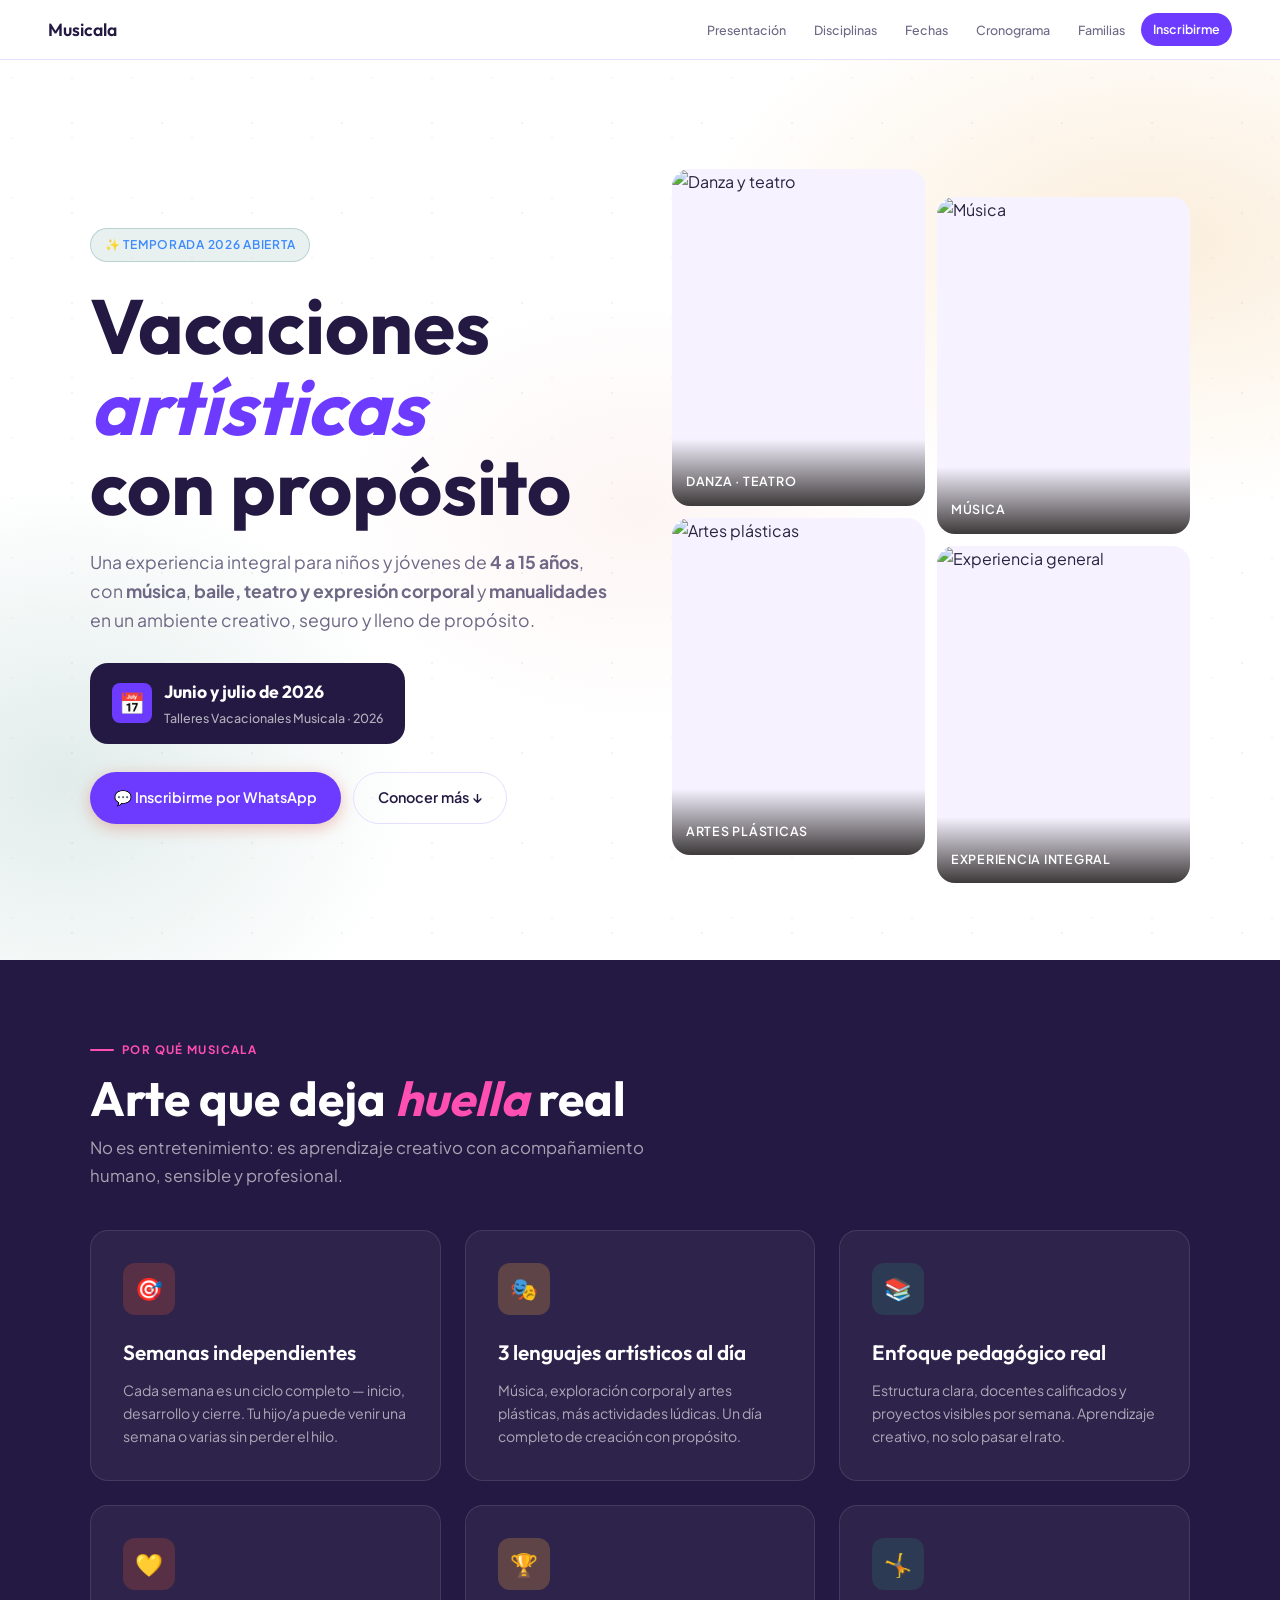
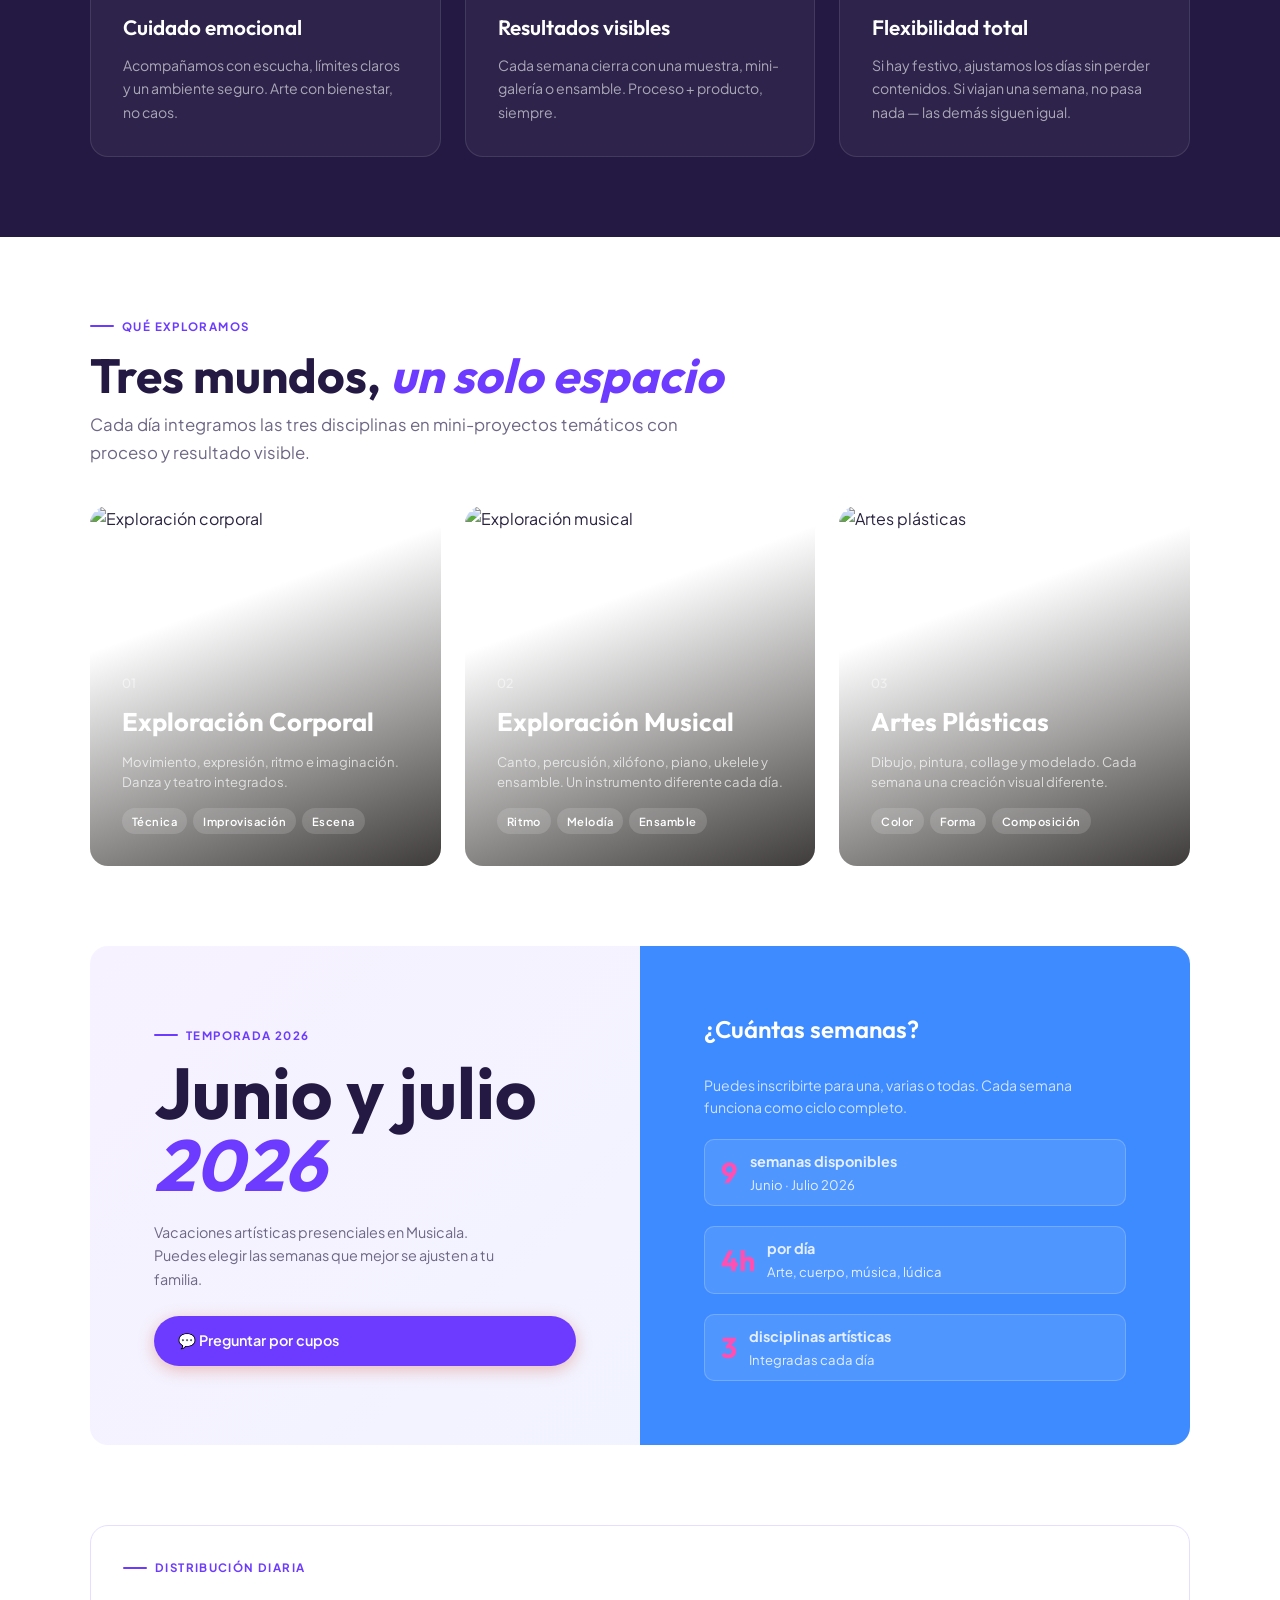
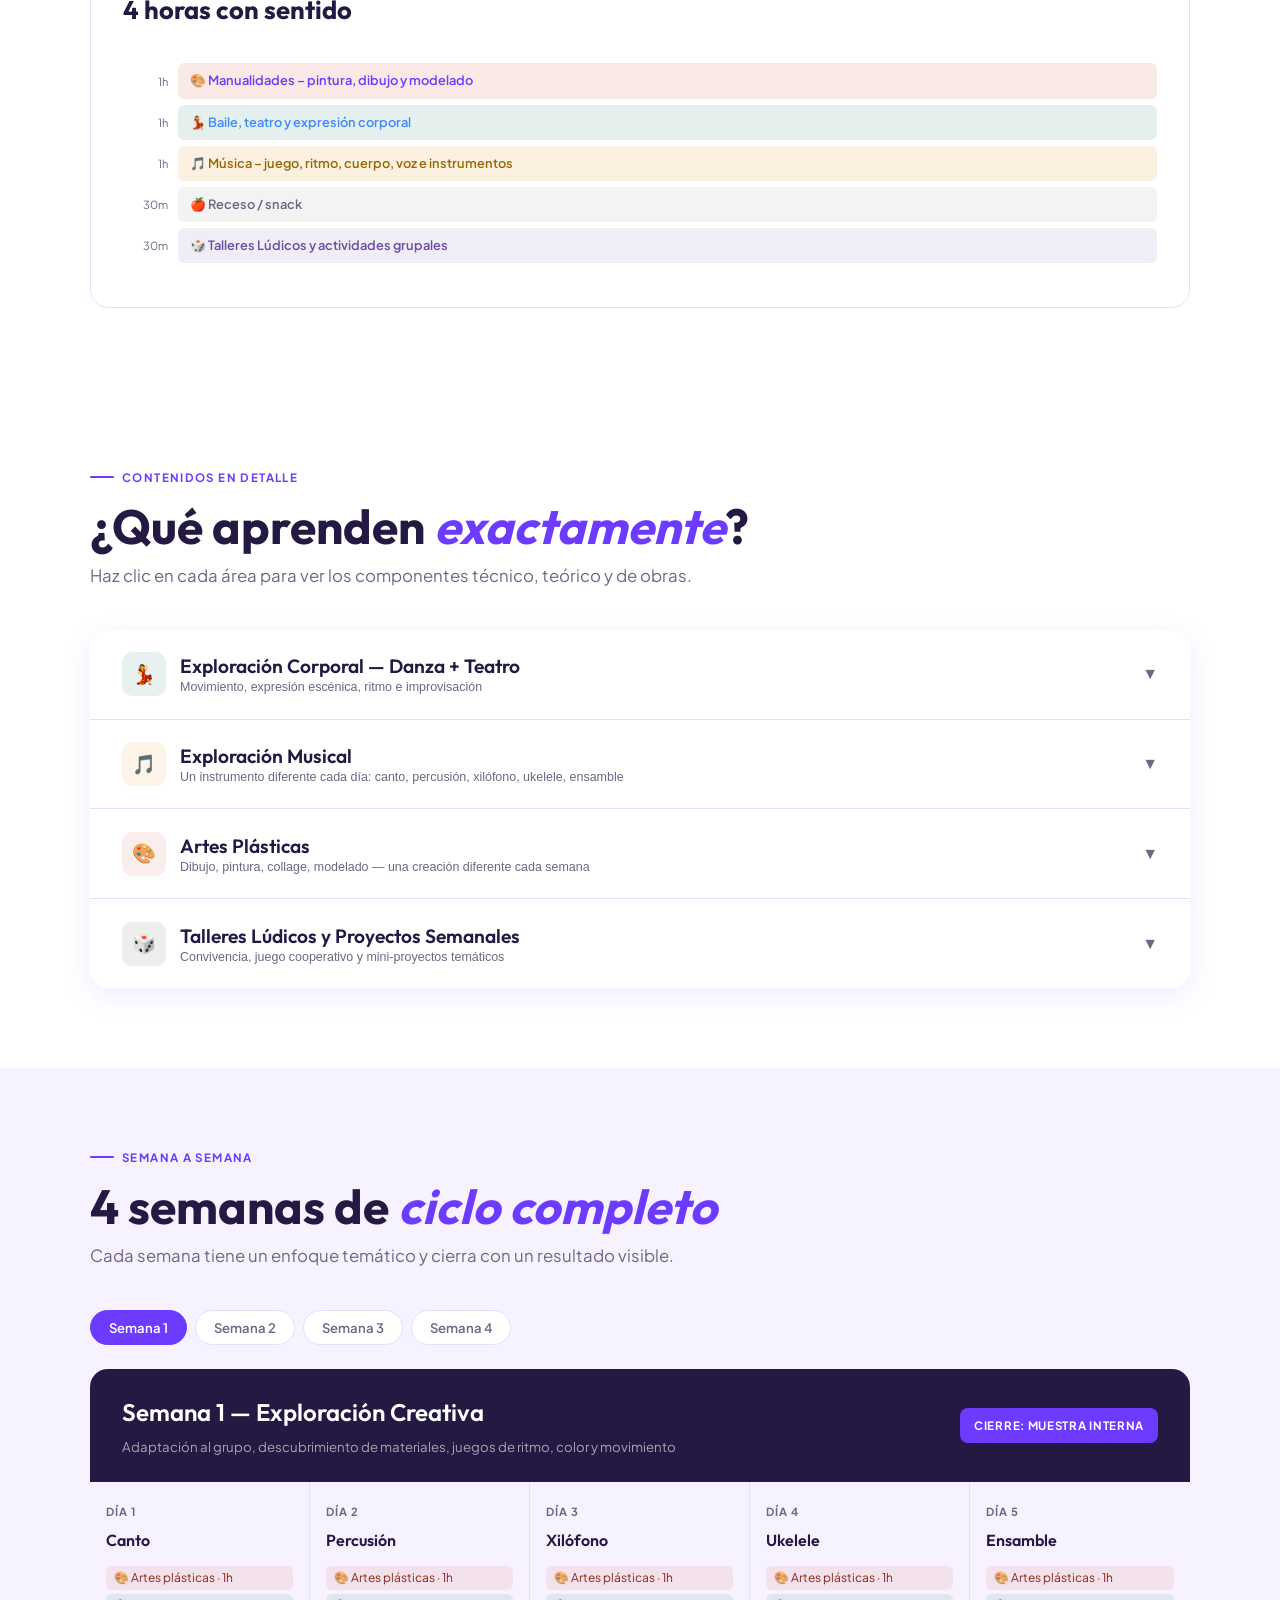
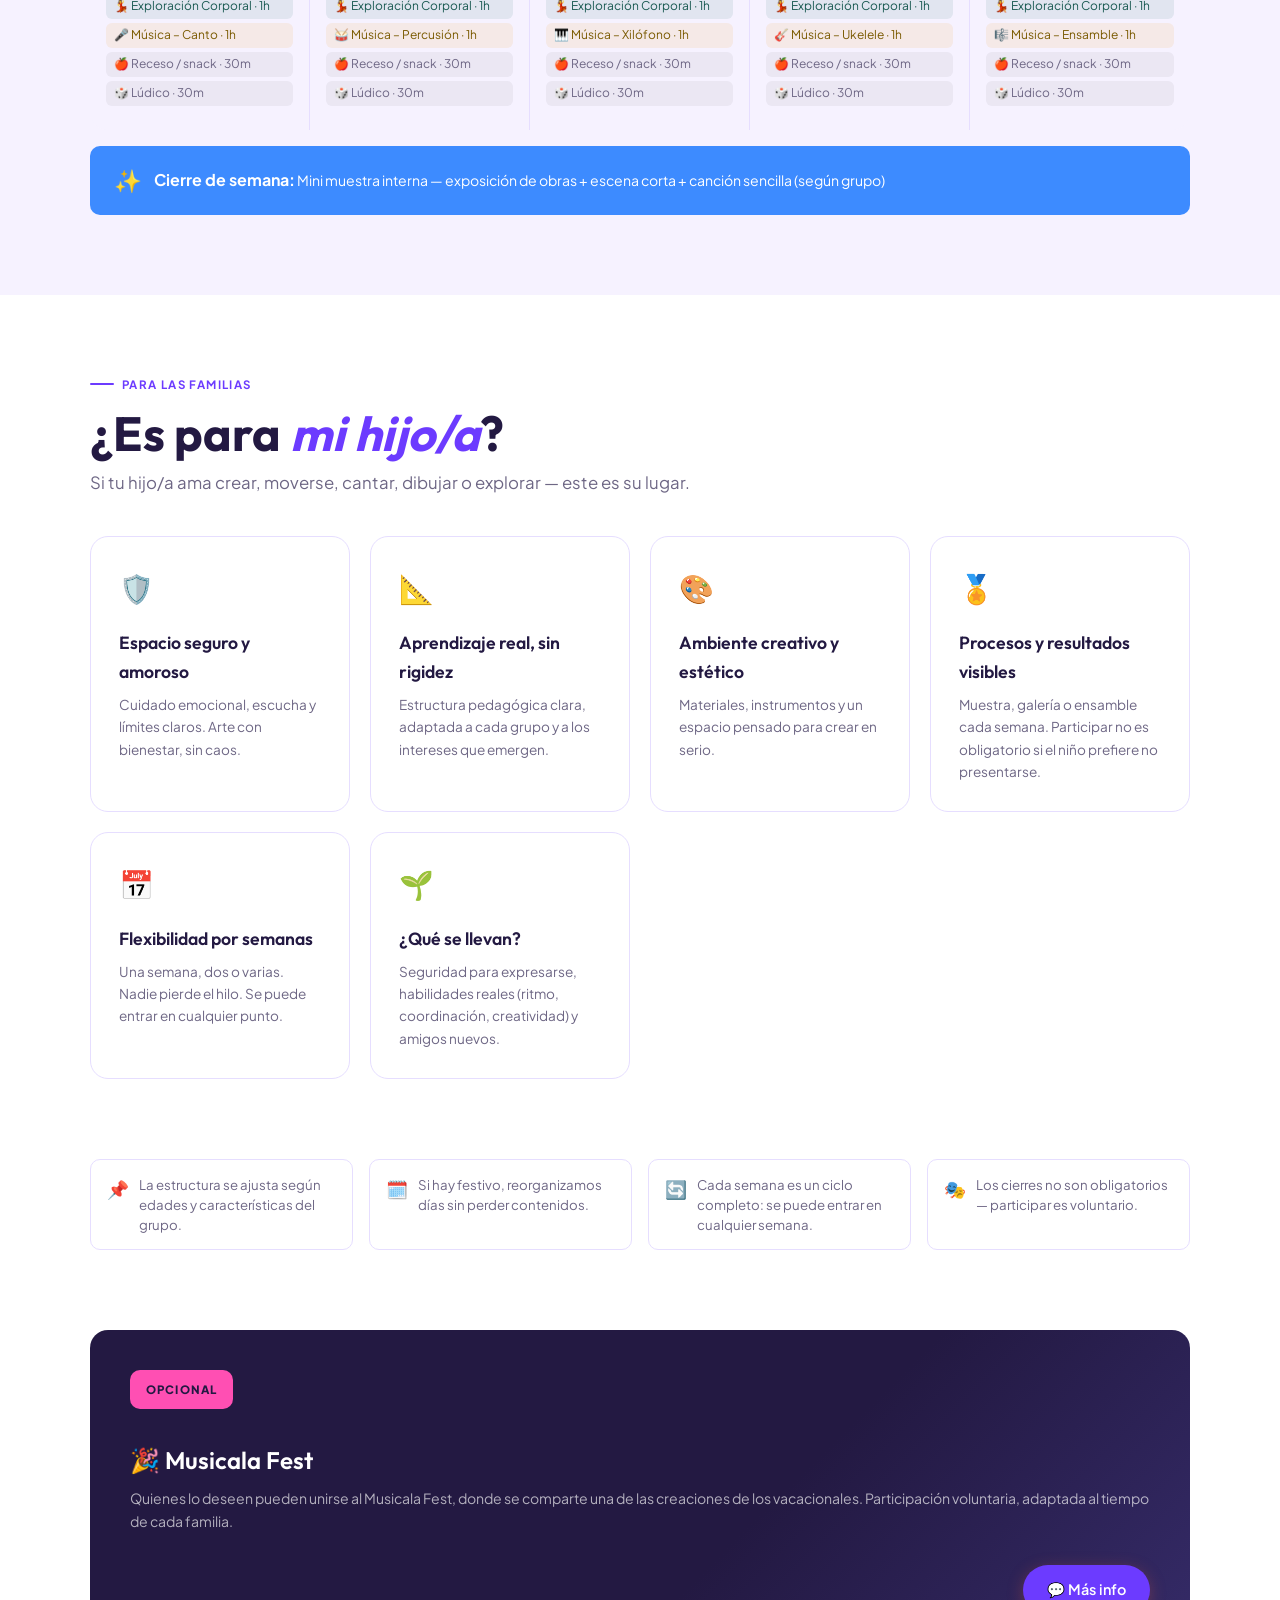
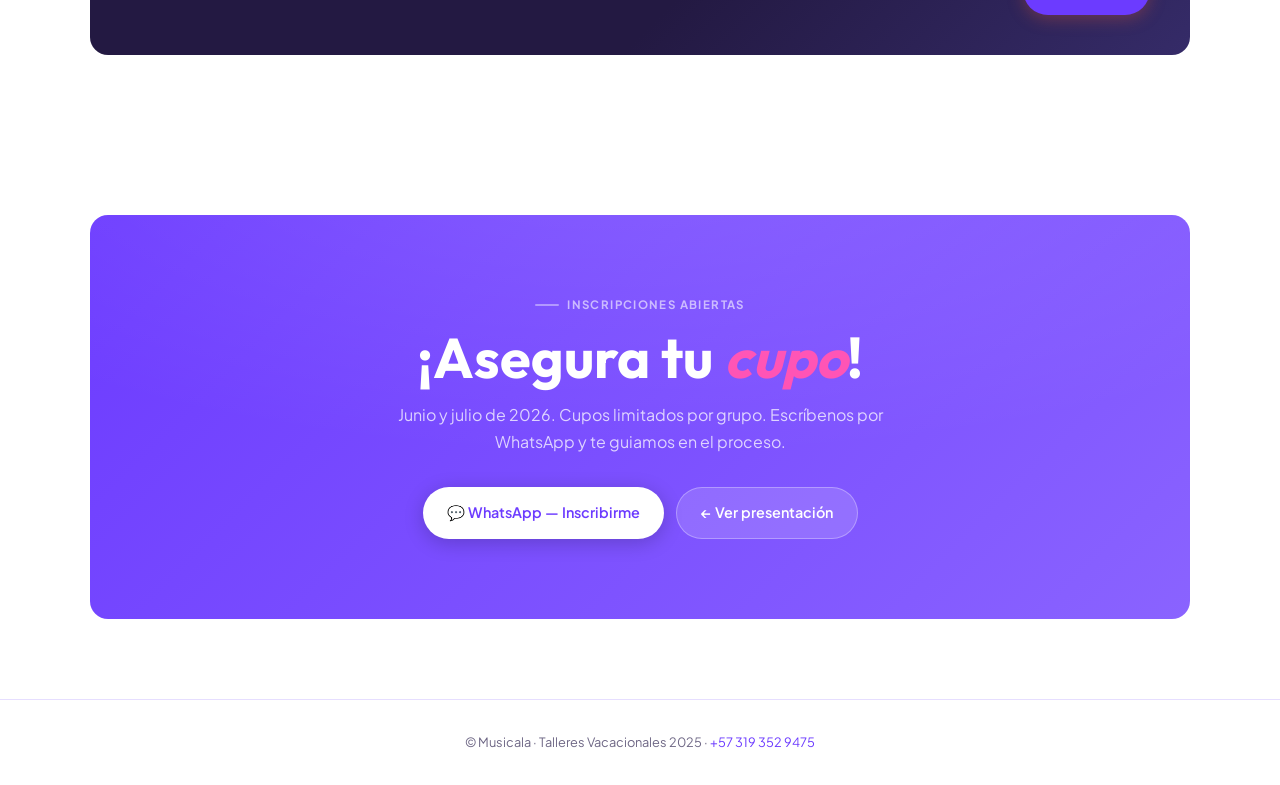
==== commit 030911ce: "Rename index (2).html to index.html" ====
--- a/index.html
+++ b/index.html
@@ -1,971 +1,1591 @@
-<!DOCTYPE html>
-<html lang="es">
-<head>
-  <meta charset="UTF-8" />
-  <meta name="viewport" content="width=device-width, initial-scale=1.0" />
-  <title>Talleres Vacacionales Musicala 2025 | Brochure</title>
-  <meta name="description" content="Vacaciones artísticas en Musicala: música, danza/teatro y artes plásticas en una experiencia creativa, pedagógica y divertida. Semanas independientes. Cupos limitados." />
-  <link rel="stylesheet" href="styles.css" />
-  <script src="app.js" defer></script>
-
-  <!-- Opcional: si ya manejan icon -->
-  <!-- <link rel="icon" href="favicon.ico" /> -->
-</head>
-
-<body>
-  <!-- BARRA SUPERIOR SOLO CON LOGO -->
-  <header class="site-header">
-    <div class="header-inner">
-      <div class="logo">
-        <img src="logo.png" alt="Logo Musicala" />
-      </div>
-    </div>
-  </header>
-
-  <main>
-    <!-- PORTADA: TÍTULO + IMAGEN + MENÚ AL LADO -->
-    <section class="hero-portal">
-      <div class="hero-portal__left">
-        <h1>Talleres Vacacionales Musicala 2025 – Vacaciones artísticas con propósito 🎭🎨🎶</h1>
-
-        <p style="margin-top:.75rem">
-          Una experiencia integral donde cada niño explora <strong>música</strong>, <strong>danza + teatro</strong> y <strong>artes plásticas</strong> en un ambiente
-          creativo, cuidado y pedagógico. Ideal para descubrir talentos, fortalecer confianza y hacer amigos.
-        </p>
-
-        <div class="hero-image">
-          <img src="imagengeneral.png" alt="Vacaciones artísticas en Musicala" />
-        </div>
-
-        <!-- Mini-CTA (sin depender de CSS extra, pero se ve bien igual) -->
-        <div style="display:flex; gap:.6rem; flex-wrap:wrap; margin-top:1rem">
-          <a href="#familias" class="cards-menu__item" style="text-decoration:none; display:inline-flex; align-items:center; justify-content:center">
-            ¿Es para mi hijo/a?
-          </a>
-          <a href="#cronograma" class="cards-menu__item" style="text-decoration:none; display:inline-flex; align-items:center; justify-content:center">
-            Ver estructura diaria
-          </a>
-          <!-- Cambien este link al WhatsApp real cuando quieran -->
-          <a href="https://wa.me/573193529475" target="_blank" rel="noopener" class="cards-menu__item" style="text-decoration:none; display:inline-flex; align-items:center; justify-content:center">
-            Inscripciones / WhatsApp
-          </a>
-        </div>
-
-        <!-- Highlights rápidos -->
-        <div style="margin-top:1rem">
-          <ul class="lista-semanal">
-            <li><strong>Semanas independientes:</strong> pueden asistir una o varias semanas sin quedar “colgados”.</li>
-            <li><strong>3 lenguajes artísticos cada día:</strong> música + corporal + artes (más actividades lúdicas).</li>
-            <li><strong>Enfoque pedagógico real:</strong> aprendizaje creativo, no solo “pasar el rato”.</li>
-          </ul>
-        </div>
-      </div>
-
-      <div class="hero-portal__right">
-        <h2 class="cards-title">Explora el brochure</h2>
-        <p class="cards-subtitle">Haz clic en una opción para ver solo esa parte de la información.</p>
-
-        <div class="cards-menu">
-          <button class="cards-menu__item is-active" data-target="inicio">Presentación</button>
-          <button class="cards-menu__item" data-target="cuando">¿Cuándo se realizan?</button>
-          <button class="cards-menu__item" data-target="que-hacemos">¿Qué vive tu hijo/a cada semana?</button>
-          <button class="cards-menu__item" data-target="exploracion-corporal">Exploración Corporal (Danza + Teatro)</button>
-          <button class="cards-menu__item" data-target="exploracion-musical">Exploración Musical</button>
-          <button class="cards-menu__item" data-target="artes-plasticas">Exploración Artística (Artes Plásticas)</button>
-          <button class="cards-menu__item" data-target="talleres-ludicos">Talleres lúdicos</button>
-          <button class="cards-menu__item" data-target="proyectos-semanales">Proyectos semanales temáticos</button>
-          <button class="cards-menu__item" data-target="familias">¿Qué pueden esperar las familias?</button>
-          <button class="cards-menu__item" data-target="resumen">Resumen general</button>
-          <button class="cards-menu__item" data-target="cronograma">Estructura diaria y semanas</button>
-          <button class="cards-menu__item" data-target="nota-acudientes">Notas importantes</button>
-          <button class="cards-menu__item" data-target="musicala-fest">Musicala Fest (opcional)</button>
-        </div>
-      </div>
-    </section>
-
-    <!-- CONTENIDO: SOLO SE VE LA SECCIÓN ACTIVA (CONTROLADO POR app.js) -->
-
-    <!-- INICIO / PRESENTACIÓN -->
-    <section id="inicio" class="content-section is-active">
-      <h2>Una semana que sí deja huella (y no solo cansancio 😅)</h2>
-
-      <p>
-        En Musicala diseñamos los Talleres Vacacionales como una experiencia artística completa:
-        cada día integra <strong>música</strong>, <strong>danza/teatro</strong> y <strong>artes plásticas</strong>, con actividades lúdicas y sociales.
-        El objetivo no es “entretenimiento”: es <strong>aprendizaje creativo</strong> con acompañamiento humano, sensible y profesional.
-      </p>
-
-      <p>
-        Lo mejor: <strong>cada semana funciona como un ciclo completo</strong> (inicio, desarrollo y cierre).
-        Así, si tu hijo/a viene una semana, dos o varias, siempre vive una experiencia redonda.
-      </p>
-
-      <h3>¿Para quién es?</h3>
-      <ul>
-        <li>● Niños y niñas que aman crear, moverse, cantar, dibujar o explorar.</li>
-        <li>● Familias que buscan un espacio cuidado, con estructura pedagógica y ambiente bonito.</li>
-        <li>● Personas que quieren que sus vacaciones tengan sentido: arte, convivencia y confianza.</li>
-      </ul>
-
-      <h3>¿Qué se llevan?</h3>
-      <ul>
-        <li>● Más seguridad para expresarse (cuerpo, voz, ideas).</li>
-        <li>● Habilidades reales: ritmo, coordinación, escucha, creatividad visual y escénica.</li>
-        <li>● Proyectos visibles por semana (muestra / mini-galería / ensamble, según grupo).</li>
-      </ul>
-
-      <p style="margin-top:1rem">
-        <strong>Inscripciones:</strong> Escríbenos por WhatsApp y te contamos cupos, edades y opciones de semanas.
-      </p>
-      <p>
-        👉 <a href="https://wa.me/573193529475" target="_blank" rel="noopener">Abrir WhatsApp</a>
-      </p>
-    </section>
-
-    <!-- ¿CUÁNDO SE REALIZAN? -->
-    <section id="cuando" class="content-section">
-      <h2>¿Cuándo se realizan los Vacacionales?</h2>
-
-      <p>Tenemos dos temporadas principales:</p>
-      <ul>
-        <li>● <strong>24 de noviembre al 19 de diciembre</strong></li>
-        <li>● <strong>12 de enero al 6 de febrero</strong></li>
-      </ul>
-
-      <p>
-        Sabemos que las familias viajan o combinan actividades, entonces manejamos una lógica simple:
-        <strong>cada semana es independiente</strong>. Puedes escoger las semanas que mejor te funcionen.
-      </p>
-
-      <p>
-        Si hay festivos, ajustamos el orden de los días <strong>sin perder contenidos</strong>.
-      </p>
-    </section>
-
-    <!-- ¿QUÉ HACEMOS CADA SEMANA? -->
-    <section id="que-hacemos" class="content-section">
-      <h2>🎭💃🎶 ¿Qué vive tu hijo/a cada semana?</h2>
-
-      <p>
-        Cada semana combinamos cuatro áreas que se conectan en mini-proyectos. No es “clase suelta”: es un proceso corto con sentido.
-      </p>
-
-      <ul class="lista-semanal">
-        <li><strong>Teatro:</strong> micro-escenas, personajes, improvisación guiada.</li>
-        <li><strong>Danza/Expresión:</strong> secuencias corporales, musicalidad, presencia escénica.</li>
-        <li><strong>Música:</strong> canto, percusión, teclados/xilófono, ukelele y ensamble.</li>
-        <li><strong>Artes plásticas:</strong> dibujo, color, collage/modelado y creación de piezas visuales.</li>
-      </ul>
-
-      <p>
-        El resultado varía según edades y grupo, pero siempre buscamos que haya <strong>proceso + producto</strong>:
-        algo que se pueda mostrar y valorar (sin obligar a nadie a presentarse si no quiere).
-      </p>
-    </section>
-
-    <!-- EXPLORACIÓN CORPORAL (DANZA + TEATRO) -->
-    <section id="exploracion-corporal" class="content-section">
-      <h2>Exploración Corporal (Danza + Teatro)</h2>
-
-      <div style="margin: 1rem 0;">
-        <img src="corporal.png" alt="Exploración corporal: danza y teatro" style="width:100%; height:auto; border-radius:12px;" />
-      </div>
-
-      <p>
-        Integramos movimiento, expresión, ritmo, imaginación y juego dramático, adaptado a la edad.
-        Trabajamos tres componentes: <strong>técnico</strong>, <strong>teórico (vivencial)</strong> y <strong>obras</strong>.
-      </p>
-
-      <h3>1. Componente Técnico (Danza + Teatro)</h3>
-      <p>Desarrollamos habilidades físicas y expresivas fundamentales.</p>
-
-      <h4>Danza – Técnica Corporal</h4>
-      <ul>
-        <li>● Calentamientos guiados: movilidad articular y estiramientos seguros.</li>
-        <li>● Patrones de movimiento: marchas, desplazamientos, diagonales básicas.</li>
-        <li>● Motricidad gruesa: saltos, giros simples, coordinación brazos-piernas.</li>
-        <li>● Aproximación a estilos: latinos, urbanos y folclor colombiano (adaptado).</li>
-        <li>● Ritmo corporal: palmadas, zapateos, juegos de pulso.</li>
-      </ul>
-
-      <h4>Teatro – Técnica Escénica</h4>
-      <ul>
-        <li>● Uso del espacio: caminar escénico, niveles (alto–medio–bajo).</li>
-        <li>● Proyección corporal sin forzar la voz.</li>
-        <li>● Emociones básicas: alegría, sorpresa, tristeza, enojo (desde el juego).</li>
-        <li>● Coordinación grupal: seguir señales, entradas y salidas.</li>
-      </ul>
-
-      <h3>2. Componente Teórico (vivencial)</h3>
-      <p>No es teoría sentados: se aprende haciendo.</p>
-
-      <ul>
-        <li>● Ritmo, secuencia, direcciones, niveles, musicalidad.</li>
-        <li>● Aprestamiento escénico: atención, escucha, reacción.</li>
-        <li>● Personajes: cómo camina, qué quiere, cómo se expresa.</li>
-      </ul>
-
-      <h3>3. Componente de Obras</h3>
-      <ul>
-        <li>● Mini-coreografías (8/16/32 tiempos) adaptadas.</li>
-        <li>● Micro-escenas con inicio, desarrollo y final simple.</li>
-        <li>● Actividades en dúos o tríos para convivencia y trabajo en equipo.</li>
-      </ul>
-
-      <p>
-        <strong>En palabras sencillas:</strong> fortalecemos cuerpo, creatividad y confianza.
-        Se mueven, inventan y actúan desde el juego, pero construyendo bases reales.
-      </p>
-    </section>
-
-    <!-- EXPLORACIÓN MUSICAL -->
-    <section id="exploracion-musical" class="content-section">
-      <h2>Exploración Musical</h2>
-
-      <div style="margin: 1rem 0;">
-        <img src="musica.png" alt="Exploración musical: instrumentos y ensamble" style="width:100%; height:auto; border-radius:12px;" />
-      </div>
-
-      <p>
-        La música en vacacionales sigue una estructura progresiva durante la semana, integrando:
-        <strong>técnica</strong>, <strong>teoría (desde el juego)</strong> y <strong>obras</strong>.
-      </p>
-
-      <h3>1. Componente Técnico</h3>
-      <p>Habilidades motrices y musicales según el instrumento del día.</p>
-
-      <h4>Canto (Día 1)</h4>
-      <ul>
-        <li>● Respiración y proyección.</li>
-        <li>● Gimnasia vocal (sirenas, escalas cortas, patrones melódicos).</li>
-        <li>● Coordinación entre voz y ritmo.</li>
-      </ul>
-
-      <h4>Percusión y Orff (Día 2)</h4>
-      <ul>
-        <li>● Gimnasia dactilar y coordinación.</li>
-        <li>● Patrones rítmicos básicos y combinados.</li>
-        <li>● Acompañamientos simples con instrumentos de percusión.</li>
-      </ul>
-
-      <h4>Xilófono y Piano (Día 3)</h4>
-      <ul>
-        <li>● Motricidad fina: escalas, patrones repetitivos.</li>
-        <li>● Melodías con 3, 4 y 5 notas.</li>
-        <li>● Coordinación mano-dedo “uno por tecla”.</li>
-      </ul>
-
-      <h4>Ukelele (Día 4)</h4>
-      <ul>
-        <li>● Postura y control de mano/muñeca.</li>
-        <li>● Acordes base (C, Am, F) y cambios simples.</li>
-        <li>● Patrones de rasgueo iniciales.</li>
-      </ul>
-
-      <h4>Ensamble (Día 5)</h4>
-      <ul>
-        <li>● Integración de lo trabajado en la semana.</li>
-        <li>● Coordinación grupal: entradas, finales, pulso común.</li>
-        <li>● Escucha activa entre compañeros.</li>
-      </ul>
-
-      <h3>2. Componente Teórico (desde la experiencia)</h3>
-      <ul>
-        <li>● Pulso, figuras rítmicas básicas y lectura simple.</li>
-        <li>● Reconocimiento de notas y direccionalidad melódica.</li>
-        <li>● Timbres, dinámicas (fuerte/suave), rápido/lento.</li>
-        <li>● Apreciación musical: escuchar, imaginar, nombrar emociones y capas sonoras.</li>
-      </ul>
-
-      <h3>3. Componente de Obras</h3>
-      <p>Repertorio progresivo (3, 4 y 5 notas) adaptado al instrumento del día.</p>
-
-      <p>
-        <strong>En palabras sencillas:</strong> aprenden música jugando, sí, pero con bases reales:
-        coordinación, ritmo, melodía, lectura simple y ensamble.
-      </p>
-    </section>
-
-    <!-- EXPLORACIÓN ARTÍSTICA (ARTES PLÁSTICAS) -->
-    <section id="artes-plasticas" class="content-section">
-      <h2>Exploración Artística (Artes Plásticas)</h2>
-
-      <div style="margin: 1rem 0;">
-        <img src="artes.png" alt="Exploración artística: dibujo, pintura y creación" style="width:100%; height:auto; border-radius:12px;" />
-      </div>
-
-      <p>
-        En Artes Plásticas exploramos materiales, técnicas y procesos creativos de forma progresiva.
-        Cada semana se construye una creación final (mini-galería, personajes, escenografías, objetos artísticos, etc.).
-      </p>
-
-      <h3>1. Componente Técnico</h3>
-
-      <h4>Dibujo</h4>
-      <ul>
-        <li>● Trazos básicos, control de presión y formas.</li>
-        <li>● Proporciones iniciales y composición simple.</li>
-      </ul>
-
-      <h4>Pintura / acuarelas</h4>
-      <ul>
-        <li>● Técnicas básicas de pincel, mezcla de colores y degradados.</li>
-        <li>● Control del agua: húmedo sobre seco / húmedo sobre húmedo.</li>
-      </ul>
-
-      <h4>Modelado (plastilina o arcilla)</h4>
-      <ul>
-        <li>● Rollos, esferas, planchas, volumen y uniones seguras.</li>
-      </ul>
-
-      <h4>Collage y reciclaje creativo</h4>
-      <ul>
-        <li>● Recorte seguro, texturas y ensamblaje para construir personajes u objetos.</li>
-      </ul>
-
-      <h3>2. Componente Teórico (sencillo y contextual)</h3>
-      <ul>
-        <li>● Teoría del color: primarios, secundarios, armonías y contrastes.</li>
-        <li>● Elementos del arte: línea, forma, color, textura, espacio.</li>
-        <li>● Apreciación: observar, reinterpretar y hablar sobre lo que se crea.</li>
-      </ul>
-
-      <h3>3. Componente de Obras</h3>
-      <p>Ejemplos de proyectos semanales:</p>
-      <ul>
-        <li>● Mini-galería de dibujos, pinturas y collage.</li>
-        <li>● Creación de personajes (dibujados o modelados).</li>
-        <li>● Elementos visuales para apoyar teatro/danza (máscaras, accesorios, escenografía).</li>
-        <li>● Esculturas pequeñas o composiciones en técnicas mixtas.</li>
-      </ul>
-
-      <p>
-        <strong>En palabras sencillas:</strong> exploramos dibujo, pintura, collage, modelado y creación.
-        Se aprende haciendo y se valora el proceso, no solo “el resultado bonito”.
-      </p>
-    </section>
-
-    <!-- TALLERES LÚDICOS -->
-    <section id="talleres-ludicos" class="content-section">
-      <h2>Talleres Lúdicos y Actividades Grupales</h2>
-
-      <p>
-        Las vacaciones también son convivencia. Por eso incluimos espacios lúdicos que fortalecen habilidades sociales sin perder el enfoque formativo.
-      </p>
-
-      <ul>
-        <li>● Juegos cooperativos y retos creativos.</li>
-        <li>● Dinámicas teatrales y musicales de equipo.</li>
-        <li>● Pausas activas, bienestar y socialización guiada.</li>
-      </ul>
-    </section>
-
-    <!-- PROYECTOS SEMANALES TEMÁTICOS -->
-    <section id="proyectos-semanales" class="content-section">
-      <h2>Proyectos Semanales Temáticos</h2>
-
-      <p>Cada semana desarrollamos un mini-proyecto que une todas las áreas:</p>
-      <ul>
-        <li>● Una historia inventada.</li>
-        <li>● Una escena o micro-obra.</li>
-        <li>● Una coreografía o secuencia corporal.</li>
-        <li>● Una pieza musical (canción/ensamble).</li>
-        <li>● Una creación visual (mini-galería / obra artística).</li>
-      </ul>
-
-      <p>
-        Las temáticas cambian cada año, y suelen estar conectadas con naturaleza, convivencia, bienestar y creatividad.
-      </p>
-    </section>
-
-    <!-- PARA LAS FAMILIAS -->
-    <section id="familias" class="content-section">
-      <h2>¿Qué pueden esperar las familias?</h2>
-
-      <h3>Un espacio seguro y amoroso</h3>
-      <p>
-        Acompañamos con cuidado emocional, escucha y límites claros. Queremos arte con bienestar, no caos.
-      </p>
-
-      <h3>Aprendizaje real (sin rigidez)</h3>
-      <p>
-        Tenemos estructura pedagógica clara, pero la adaptamos a cada grupo y a los intereses que van apareciendo.
-      </p>
-
-      <h3>Un ambiente creativo y estético</h3>
-      <p>
-        Materiales, instrumentos, dinámicas y un lugar pensado para crear en serio.
-      </p>
-
-      <h3>Procesos y resultados visibles</h3>
-      <p>
-        Cada semana se ve un resultado: muestra, creación, galería o ensamble. La participación nunca es obligatoria si algún niño no desea presentarse.
-      </p>
-
-      <h3>Flexibilidad por semanas</h3>
-      <p>
-        Si solo pueden una semana, perfecto. Si pueden varias, mejor. Nadie “pierde el hilo”.
-      </p>
-
-      <p style="margin-top:1rem">
-        👉 <strong>¿Quieres cupos, edades y costos?</strong> Escríbenos:
-        <a href="https://wa.me/573193529475" target="_blank" rel="noopener">WhatsApp Musicala</a>
-      </p>
-    </section>
-
-    <!-- RESUMEN -->
-    <section id="resumen" class="content-section">
-      <h2>Resumen general</h2>
-
-      <p>
-        Los Talleres Vacacionales Musicala combinan <strong>música</strong>, <strong>danza/teatro</strong> y <strong>artes plásticas</strong>
-        dentro de una estructura diaria clara, con proyectos semanales y ambiente de cuidado.
-      </p>
-
-      <ul>
-        <li>● 4 horas por día (sin horas exactas, según operación).</li>
-        <li>● Semanas independientes (pueden elegir una o varias).</li>
-        <li>● Proceso creativo con resultados visibles.</li>
-        <li>● Enfoque pedagógico, no solo recreativo.</li>
-      </ul>
-
-      <p>
-        Si quieres asegurar cupo, escríbenos por WhatsApp y te guiamos en el proceso de inscripción.
-      </p>
-
-      <p>👉 <a href="https://wa.me/573193529475" target="_blank" rel="noopener">Inscribirme / Pedir info</a></p>
-    </section>
-
-    <!-- CRONOGRAMA + SEMANAS (INTERACTIVO) -->
-    <section id="cronograma" class="content-section">
-      <h2>CRONOGRAMA Y CONTENIDOS – Talleres Vacacionales Musicala 2025</h2>
-
-      <p>(4 horas por día — sin horas exactas — si hay festivos, ajustamos sin alterar los contenidos.)</p>
-
-      <p><strong>Distribución diaria:</strong></p>
-      <ul>
-        <li>● Artes Plásticas – 1 hora.</li>
-        <li>● Exploración Corporal (Danza + Teatro) – 1 hora.</li>
-        <li>● Exploración Musical – 1 hora.</li>
-        <li>● Onces – 30 minutos.</li>
-        <li>● Talleres Lúdicos – 30 minutos.</li>
-      </ul>
-
-      <!-- Pestañas de semanas -->
-      <div class="schedule-tabs">
-        <button class="schedule-tab is-active" data-week="1">Semana 1 – Exploración Creativa</button>
-        <button class="schedule-tab" data-week="2">Semana 2 – Cuerpo y Movimiento</button>
-        <button class="schedule-tab" data-week="3">Semana 3 – Música y Sonido</button>
-        <button class="schedule-tab" data-week="4">Semana 4 – Arte Integrado</button>
-      </div>
-
-      <div class="schedule-weeks">
-        <!-- SEMANA 1 -->
-        <div class="week-panel is-active" data-week-panel="1">
-          <h3>Semana 1 – Exploración Creativa</h3>
-          <p><strong>Enfoque:</strong> adaptación al grupo, descubrimiento de materiales y juegos de ritmo, color y movimiento.</p>
-
-          <h3>Estructura de los días (Día 1 a Día 5)</h3>
-          <p>
-            Para que cada familia pueda adaptarse a su propio calendario, nombramos los días como
-            <strong>Día 1</strong>, <strong>Día 2</strong>, <strong>Día 3</strong>, <strong>Día 4</strong> y <strong>Día 5</strong>.
-            Lo que cambia es el enfoque musical del día.
-          </p>
-
-          <div class="days-grid">
-            <article class="day-card">
-              <h4>Día 1 – Canto</h4>
-              <p><strong>Enfoque musical:</strong> respiración, proyección y gimnasia vocal.</p>
-              <ul class="day-hours">
-                <li><strong>Hora 1:</strong> Artes Plásticas.</li>
-                <li><strong>Hora 2:</strong> Exploración Corporal.</li>
-                <li><strong>Hora 3:</strong> Música – Canto.</li>
-                <li><strong>30 min:</strong> Onces.</li>
-                <li><strong>30 min:</strong> Talleres Lúdicos.</li>
-              </ul>
-            </article>
-
-            <article class="day-card">
-              <h4>Día 2 – Percusión y Orff</h4>
-              <p><strong>Enfoque musical:</strong> patrones rítmicos y acompañamientos simples.</p>
-              <ul class="day-hours">
-                <li><strong>Hora 1:</strong> Artes Plásticas.</li>
-                <li><strong>Hora 2:</strong> Exploración Corporal.</li>
-                <li><strong>Hora 3:</strong> Música – Percusión/Orff.</li>
-                <li><strong>30 min:</strong> Onces.</li>
-                <li><strong>30 min:</strong> Talleres Lúdicos.</li>
-              </ul>
-            </article>
-
-            <article class="day-card">
-              <h4>Día 3 – Xilófono y Piano</h4>
-              <p><strong>Enfoque musical:</strong> melodías de 3 notas y coordinación.</p>
-              <ul class="day-hours">
-                <li><strong>Hora 1:</strong> Artes Plásticas.</li>
-                <li><strong>Hora 2:</strong> Exploración Corporal.</li>
-                <li><strong>Hora 3:</strong> Música – Teclados/Xilófono.</li>
-                <li><strong>30 min:</strong> Onces.</li>
-                <li><strong>30 min:</strong> Talleres Lúdicos.</li>
-              </ul>
-            </article>
-
-            <article class="day-card">
-              <h4>Día 4 – Ukelele</h4>
-              <p><strong>Enfoque musical:</strong> acordes básicos y rasgueos iniciales.</p>
-              <ul class="day-hours">
-                <li><strong>Hora 1:</strong> Artes Plásticas.</li>
-                <li><strong>Hora 2:</strong> Exploración Corporal.</li>
-                <li><strong>Hora 3:</strong> Música – Ukelele.</li>
-                <li><strong>30 min:</strong> Onces.</li>
-                <li><strong>30 min:</strong> Talleres Lúdicos.</li>
-              </ul>
-            </article>
-
-            <article class="day-card">
-              <h4>Día 5 – Ensamble</h4>
-              <p><strong>Enfoque musical:</strong> integración y escucha grupal.</p>
-              <ul class="day-hours">
-                <li><strong>Hora 1:</strong> Artes Plásticas.</li>
-                <li><strong>Hora 2:</strong> Exploración Corporal.</li>
-                <li><strong>Hora 3:</strong> Música – Ensamble.</li>
-                <li><strong>30 min:</strong> Onces.</li>
-                <li><strong>30 min:</strong> Talleres Lúdicos.</li>
-              </ul>
-            </article>
-          </div>
-
-          <div class="schedule-accordion">
-            <button class="activity-toggle">
-              <span class="activity-title">Artes Plásticas (Técnico · Teórico · Obras)</span>
-              <span class="activity-tag">Bloque de Artes – 1 hora</span>
-            </button>
-            <div class="activity-content">
-              <ul>
-                <li>● <strong>Técnico:</strong> trazos básicos, control de presión, mezclas simples de color, recorte seguro.</li>
-                <li>● <strong>Teórico:</strong> elementos del arte (línea, forma, color), paletas frías y cálidas.</li>
-                <li>● <strong>Obras:</strong> mini-galería inicial o creación de personajes sencillos.</li>
-              </ul>
-            </div>
-
-            <button class="activity-toggle">
-              <span class="activity-title">Danza + Teatro (Técnico · Teórico · Obras)</span>
-              <span class="activity-tag">Exploración Corporal – 1 hora</span>
-            </button>
-            <div class="activity-content">
-              <ul>
-                <li>● <strong>Técnico:</strong> movilidad, diagonales simples, emociones básicas.</li>
-                <li>● <strong>Teórico:</strong> ritmo, direcciones, escucha escénica.</li>
-                <li>● <strong>Obras:</strong> micro-escenas o secuencias corporales guiadas.</li>
-              </ul>
-            </div>
-
-            <button class="activity-toggle">
-              <span class="activity-title">Música (Técnico · Teórico · Obras)</span>
-              <span class="activity-tag">Exploración Musical – 1 hora</span>
-            </button>
-            <div class="activity-content">
-              <ul>
-                <li>● <strong>Técnico:</strong> gimnasia vocal, patrones rítmicos simples, melodías de 3 notas.</li>
-                <li>● <strong>Teórico:</strong> pulso, direccionalidad melódica, timbres.</li>
-                <li>● <strong>Obras:</strong> canciones cortas (“123”) cantadas y con percusión suave.</li>
-              </ul>
-            </div>
-
-            <button class="activity-toggle">
-              <span class="activity-title">Cierre semanal</span>
-              <span class="activity-tag">Resultado visible</span>
-            </button>
-            <div class="activity-content">
-              <p>Mini muestra interna: exposición + escena corta + canción sencilla (según grupo).</p>
-            </div>
-          </div>
-        </div>
-
-        <!-- SEMANA 2 -->
-        <div class="week-panel" data-week-panel="2">
-          <h3>Semana 2 – Cuerpo y Movimiento</h3>
-          <p><strong>Enfoque:</strong> mayor exploración expresiva: color, textura y movimiento.</p>
-
-          <h3>Estructura de los días (Día 1 a Día 5)</h3>
-          <p>
-            Misma estructura diaria. Cambia el enfoque musical del día.
-          </p>
-
-          <div class="days-grid">
-            <article class="day-card">
-              <h4>Día 1 – Canto</h4>
-              <p><strong>Enfoque musical:</strong> afinación, proyección y coordinación vocal.</p>
-              <ul class="day-hours">
-                <li><strong>Hora 1:</strong> Artes Plásticas.</li>
-                <li><strong>Hora 2:</strong> Exploración Corporal.</li>
-                <li><strong>Hora 3:</strong> Música – Canto.</li>
-                <li><strong>30 min:</strong> Onces.</li>
-                <li><strong>30 min:</strong> Talleres Lúdicos.</li>
-              </ul>
-            </article>
-
-            <article class="day-card">
-              <h4>Día 2 – Percusión y Orff</h4>
-              <p><strong>Enfoque musical:</strong> patrones rítmicos con ensamble simple.</p>
-              <ul class="day-hours">
-                <li><strong>Hora 1:</strong> Artes Plásticas.</li>
-                <li><strong>Hora 2:</strong> Exploración Corporal.</li>
-                <li><strong>Hora 3:</strong> Música – Percusión/Orff.</li>
-                <li><strong>30 min:</strong> Onces.</li>
-                <li><strong>30 min:</strong> Talleres Lúdicos.</li>
-              </ul>
-            </article>
-
-            <article class="day-card">
-              <h4>Día 3 – Xilófono y Piano</h4>
-              <p><strong>Enfoque musical:</strong> melodías de 4 notas y coordinación.</p>
-              <ul class="day-hours">
-                <li><strong>Hora 1:</strong> Artes Plásticas.</li>
-                <li><strong>Hora 2:</strong> Exploración Corporal.</li>
-                <li><strong>Hora 3:</strong> Música – Teclados/Xilófono.</li>
-                <li><strong>30 min:</strong> Onces.</li>
-                <li><strong>30 min:</strong> Talleres Lúdicos.</li>
-              </ul>
-            </article>
-
-            <article class="day-card">
-              <h4>Día 4 – Ukelele</h4>
-              <p><strong>Enfoque musical:</strong> rasgueos y acompañamiento simple.</p>
-              <ul class="day-hours">
-                <li><strong>Hora 1:</strong> Artes Plásticas.</li>
-                <li><strong>Hora 2:</strong> Exploración Corporal.</li>
-                <li><strong>Hora 3:</strong> Música – Ukelele.</li>
-                <li><strong>30 min:</strong> Onces.</li>
-                <li><strong>30 min:</strong> Talleres Lúdicos.</li>
-              </ul>
-            </article>
-
-            <article class="day-card">
-              <h4>Día 5 – Ensamble</h4>
-              <p><strong>Enfoque musical:</strong> integración semanal.</p>
-              <ul class="day-hours">
-                <li><strong>Hora 1:</strong> Artes Plásticas.</li>
-                <li><strong>Hora 2:</strong> Exploración Corporal.</li>
-                <li><strong>Hora 3:</strong> Música – Ensamble.</li>
-                <li><strong>30 min:</strong> Onces.</li>
-                <li><strong>30 min:</strong> Talleres Lúdicos.</li>
-              </ul>
-            </article>
-          </div>
-
-          <div class="schedule-accordion">
-            <button class="activity-toggle">
-              <span class="activity-title">Artes Plásticas</span>
-              <span class="activity-tag">Técnicas mixtas</span>
-            </button>
-            <div class="activity-content">
-              <ul>
-                <li>● <strong>Técnico:</strong> acuarelas, collage, modelado básico.</li>
-                <li>● <strong>Teórico:</strong> contrastes, volumen simple, textura visual.</li>
-                <li>● <strong>Obras:</strong> personajes y objetos para escena (máscaras, accesorios).</li>
-              </ul>
-            </div>
-
-            <button class="activity-toggle">
-              <span class="activity-title">Danza + Teatro</span>
-              <span class="activity-tag">Movimiento + intención</span>
-            </button>
-            <div class="activity-content">
-              <ul>
-                <li>● Secuencias latinas y urbanas adaptadas, disociaciones, uso del espacio.</li>
-                <li>● Musicalidad, niveles, intención del movimiento.</li>
-                <li>● Mini-coreografías o improvisaciones escénicas guiadas.</li>
-              </ul>
-            </div>
-
-            <button class="activity-toggle">
-              <span class="activity-title">Música</span>
-              <span class="activity-tag">4 notas</span>
-            </button>
-            <div class="activity-content">
-              <ul>
-                <li>● Patrones rítmicos Orff, melodías de 4 notas.</li>
-                <li>● Ritmo figura/pulso; reconocimiento de notas.</li>
-                <li>● Canciones “1234” con acompañamiento simple.</li>
-              </ul>
-            </div>
-
-            <button class="activity-toggle">
-              <span class="activity-title">Cierre semanal</span>
-              <span class="activity-tag">Resultado visible</span>
-            </button>
-            <div class="activity-content">
-              <p>Coreografía corta + micro-escena + pieza musical con 4 notas (según grupo).</p>
-            </div>
-          </div>
-        </div>
-
-        <!-- SEMANA 3 -->
-        <div class="week-panel" data-week-panel="3">
-          <h3>Semana 3 – Música y Sonido</h3>
-          <p><strong>Enfoque:</strong> integración de color, forma y sonido.</p>
-
-          <h3>Estructura de los días (Día 1 a Día 5)</h3>
-          <p>Misma estructura diaria. Cambia el enfoque musical del día.</p>
-
-          <div class="days-grid">
-            <article class="day-card">
-              <h4>Día 1 – Canto</h4>
-              <p><strong>Enfoque musical:</strong> canto con intención, pulso y afinación.</p>
-              <ul class="day-hours">
-                <li><strong>Hora 1:</strong> Artes Plásticas.</li>
-                <li><strong>Hora 2:</strong> Exploración Corporal.</li>
-                <li><strong>Hora 3:</strong> Música – Canto.</li>
-                <li><strong>30 min:</strong> Onces.</li>
-                <li><strong>30 min:</strong> Talleres Lúdicos.</li>
-              </ul>
-            </article>
-
-            <article class="day-card">
-              <h4>Día 2 – Percusión y Orff</h4>
-              <p><strong>Enfoque musical:</strong> ritmo, ensamble y escucha.</p>
-              <ul class="day-hours">
-                <li><strong>Hora 1:</strong> Artes Plásticas.</li>
-                <li><strong>Hora 2:</strong> Exploración Corporal.</li>
-                <li><strong>Hora 3:</strong> Música – Percusión/Orff.</li>
-                <li><strong>30 min:</strong> Onces.</li>
-                <li><strong>30 min:</strong> Talleres Lúdicos.</li>
-              </ul>
-            </article>
-
-            <article class="day-card">
-              <h4>Día 3 – Xilófono y Piano</h4>
-              <p><strong>Enfoque musical:</strong> melodías de 5 notas.</p>
-              <ul class="day-hours">
-                <li><strong>Hora 1:</strong> Artes Plásticas.</li>
-                <li><strong>Hora 2:</strong> Exploración Corporal.</li>
-                <li><strong>Hora 3:</strong> Música – Teclados/Xilófono.</li>
-                <li><strong>30 min:</strong> Onces.</li>
-                <li><strong>30 min:</strong> Talleres Lúdicos.</li>
-              </ul>
-            </article>
-
-            <article class="day-card">
-              <h4>Día 4 – Ukelele</h4>
-              <p><strong>Enfoque musical:</strong> acordes y acompañamiento.</p>
-              <ul class="day-hours">
-                <li><strong>Hora 1:</strong> Artes Plásticas.</li>
-                <li><strong>Hora 2:</strong> Exploración Corporal.</li>
-                <li><strong>Hora 3:</strong> Música – Ukelele.</li>
-                <li><strong>30 min:</strong> Onces.</li>
-                <li><strong>30 min:</strong> Talleres Lúdicos.</li>
-              </ul>
-            </article>
-
-            <article class="day-card">
-              <h4>Día 5 – Ensamble</h4>
-              <p><strong>Enfoque musical:</strong> unión final semanal.</p>
-              <ul class="day-hours">
-                <li><strong>Hora 1:</strong> Artes Plásticas.</li>
-                <li><strong>Hora 2:</strong> Exploración Corporal.</li>
-                <li><strong>Hora 3:</strong> Música – Ensamble.</li>
-                <li><strong>30 min:</strong> Onces.</li>
-                <li><strong>30 min:</strong> Talleres Lúdicos.</li>
-              </ul>
-            </article>
-          </div>
-
-          <div class="schedule-accordion">
-            <button class="activity-toggle">
-              <span class="activity-title">Artes Plásticas</span>
-              <span class="activity-tag">Visual + sonido</span>
-            </button>
-            <div class="activity-content">
-              <ul>
-                <li>● <strong>Técnico:</strong> técnicas mixtas (pintura + collage), volumen.</li>
-                <li>● <strong>Teórico:</strong> armonías básicas de color; centro de interés.</li>
-                <li>● <strong>Obras:</strong> piezas visuales que acompañan música (fondos, carteles).</li>
-              </ul>
-            </div>
-
-            <button class="activity-toggle">
-              <span class="activity-title">Danza + Teatro</span>
-              <span class="activity-tag">Escena musicalizada</span>
-            </button>
-            <div class="activity-content">
-              <ul>
-                <li>● Ritmo corporal, secuencias coordinadas, proyección escénica suave.</li>
-                <li>● Acción–reacción, personaje simple.</li>
-                <li>● Escenas breves con música y movimiento.</li>
-              </ul>
-            </div>
-
-            <button class="activity-toggle">
-              <span class="activity-title">Música</span>
-              <span class="activity-tag">5 notas</span>
-            </button>
-            <div class="activity-content">
-              <ul>
-                <li>● Melodías de 5 notas; acordes base en ukelele.</li>
-                <li>● Lectura rítmica básica; apreciación musical.</li>
-                <li>● Canciones “12345” y rasgueos iniciales.</li>
-              </ul>
-            </div>
-
-            <button class="activity-toggle">
-              <span class="activity-title">Cierre semanal</span>
-              <span class="activity-tag">Resultado visible</span>
-            </button>
-            <div class="activity-content">
-              <p>Ensamble sencillo + escena musicalizada + intervención visual.</p>
-            </div>
-          </div>
-        </div>
-
-        <!-- SEMANA 4 -->
-        <div class="week-panel" data-week-panel="4">
-          <h3>Semana 4 – Arte Integrado</h3>
-          <p><strong>Enfoque:</strong> proyecto final que mezcla música, danza/teatro y artes plásticas.</p>
-
-          <h3>Estructura de los días (Día 1 a Día 5)</h3>
-          <p>Misma estructura diaria. Cambia el enfoque musical del día.</p>
-
-          <div class="days-grid">
-            <article class="day-card">
-              <h4>Día 1 – Canto</h4>
-              <p><strong>Enfoque musical:</strong> canto y montaje.</p>
-              <ul class="day-hours">
-                <li><strong>Hora 1:</strong> Artes Plásticas.</li>
-                <li><strong>Hora 2:</strong> Exploración Corporal.</li>
-                <li><strong>Hora 3:</strong> Música – Canto.</li>
-                <li><strong>30 min:</strong> Onces.</li>
-                <li><strong>30 min:</strong> Talleres Lúdicos.</li>
-              </ul>
-            </article>
-
-            <article class="day-card">
-              <h4>Día 2 – Percusión y Orff</h4>
-              <p><strong>Enfoque musical:</strong> ensamble rítmico.</p>
-              <ul class="day-hours">
-                <li><strong>Hora 1:</strong> Artes Plásticas.</li>
-                <li><strong>Hora 2:</strong> Exploración Corporal.</li>
-                <li><strong>Hora 3:</strong> Música – Percusión/Orff.</li>
-                <li><strong>30 min:</strong> Onces.</li>
-                <li><strong>30 min:</strong> Talleres Lúdicos.</li>
-              </ul>
-            </article>
-
-            <article class="day-card">
-              <h4>Día 3 – Xilófono y Piano</h4>
-              <p><strong>Enfoque musical:</strong> melodía para performance.</p>
-              <ul class="day-hours">
-                <li><strong>Hora 1:</strong> Artes Plásticas.</li>
-                <li><strong>Hora 2:</strong> Exploración Corporal.</li>
-                <li><strong>Hora 3:</strong> Música – Teclados/Xilófono.</li>
-                <li><strong>30 min:</strong> Onces.</li>
-                <li><strong>30 min:</strong> Talleres Lúdicos.</li>
-              </ul>
-            </article>
-
-            <article class="day-card">
-              <h4>Día 4 – Ukelele</h4>
-              <p><strong>Enfoque musical:</strong> acompañamiento final.</p>
-              <ul class="day-hours">
-                <li><strong>Hora 1:</strong> Artes Plásticas.</li>
-                <li><strong>Hora 2:</strong> Exploración Corporal.</li>
-                <li><strong>Hora 3:</strong> Música – Ukelele.</li>
-                <li><strong>30 min:</strong> Onces.</li>
-                <li><strong>30 min:</strong> Talleres Lúdicos.</li>
-              </ul>
-            </article>
-
-            <article class="day-card">
-              <h4>Día 5 – Ensamble</h4>
-              <p><strong>Enfoque musical:</strong> integración final.</p>
-              <ul class="day-hours">
-                <li><strong>Hora 1:</strong> Artes Plásticas.</li>
-                <li><strong>Hora 2:</strong> Exploración Corporal.</li>
-                <li><strong>Hora 3:</strong> Música – Ensamble.</li>
-                <li><strong>30 min:</strong> Onces.</li>
-                <li><strong>30 min:</strong> Talleres Lúdicos.</li>
-              </ul>
-            </article>
-          </div>
-
-          <div class="schedule-accordion">
-            <button class="activity-toggle">
-              <span class="activity-title">Artes Plásticas</span>
-              <span class="activity-tag">Escenografía</span>
-            </button>
-            <div class="activity-content">
-              <ul>
-                <li>● Ilustración, escenografía y piezas visuales.</li>
-                <li>● Composición escénica y diseño del espacio.</li>
-                <li>● Elementos visuales para performance final.</li>
-              </ul>
-            </div>
-
-            <button class="activity-toggle">
-              <span class="activity-title">Danza + Teatro</span>
-              <span class="activity-tag">Montaje</span>
-            </button>
-            <div class="activity-content">
-              <ul>
-                <li>● Entradas/salidas, continuidad, cohesión grupal.</li>
-                <li>● Montaje corporal y presencia escénica.</li>
-                <li>● Mini-obra o performance integrado.</li>
-              </ul>
-            </div>
-
-            <button class="activity-toggle">
-              <span class="activity-title">Música</span>
-              <span class="activity-tag">Integración</span>
-            </button>
-            <div class="activity-content">
-              <ul>
-                <li>● Integración vocal, percusión, teclado y ukelele.</li>
-                <li>● Ensamble grupal y escucha del otro.</li>
-                <li>● Canción final uniendo lo visto en el ciclo.</li>
-              </ul>
-            </div>
-
-            <button class="activity-toggle">
-              <span class="activity-title">Cierre semanal</span>
-              <span class="activity-tag">Performance final</span>
-            </button>
-            <div class="activity-content">
-              <p>Performance integrado (música + escena + visual) adaptado a la edad del grupo.</p>
-            </div>
-          </div>
-        </div>
-      </div>
-    </section>
-
-    <!-- NOTA PARA ACUDIENTES -->
-    <section id="nota-acudientes" class="content-section">
-      <h2>Notas importantes</h2>
-
-      <ul>
-        <li>● Este brochure muestra la estructura general. Algunos proyectos se ajustan según edades y grupo.</li>
-        <li>● Si hay festivo, reorganizamos días sin perder contenidos.</li>
-        <li>● Cada semana es un ciclo completo: se puede entrar en cualquier semana.</li>
-        <li>● Las muestras/cierres no son obligatorios para niños que no desean presentarse.</li>
-      </ul>
-
-      <p style="margin-top:1rem">
-        ¿Quieres que te recomendemos semanas según edad e intereses? 👉 <a href="https://wa.me/573193529475" target="_blank" rel="noopener">Escríbenos por WhatsApp</a>
-      </p>
-    </section>
-
-    <!-- MUSICALA FEST -->
-    <section id="musicala-fest" class="content-section">
-      <h2>Participación opcional en Musicala Fest</h2>
-
-      <p>
-        Quienes lo deseen pueden unirse al <strong>Musicala Fest</strong>, donde se comparte una de las creaciones realizadas durante los vacacionales.
-        La participación es voluntaria y se adapta al tiempo de cada familia.
-      </p>
-    </section>
-
-  </main>
-
-  <footer class="site-footer">
-    <p>&copy; Musicala – Talleres Vacacionales 2025</p>
-  </footer>
-</body>
-</html>
+<!DOCTYPE html>
+<html lang="es">
+<head>
+<meta charset="UTF-8">
+<meta name="viewport" content="width=device-width, initial-scale=1.0">
+<title>Talleres Vacacionales Musicala 2026 – Vacaciones artísticas con propósito</title>
+<meta name="description" content="Talleres Vacacionales Musicala 2026. Junio y julio de 2026. Música, danza, teatro y artes plásticas para niños en Bogotá.">
+<link rel="preconnect" href="https://fonts.googleapis.com">
+<link rel="preconnect" href="https://fonts.gstatic.com" crossorigin>
+<link href="https://fonts.googleapis.com/css2?family=Outfit:wght@300;400;500;600;700;800&family=Plus+Jakarta+Sans:wght@300;400;500;600;700;800&display=swap" rel="stylesheet">
+
+<style>
+  :root {
+    --bg: #FFFFFF;
+    --bg2: #F6F2FF;
+    --deep: #231942;
+    --coral: #6C3BFF;
+    --gold: #FF4FB3;
+    --teal: #3D8BFF;
+    --teal-light: #6DA8FF;
+    --cream: #FFFFFF;
+    --text: #2A2340;
+    --text-muted: #6E6785;
+    --border: #E6DEFF;
+    --white: #FFFFFF;
+    --shadow: 0 8px 28px rgba(108,59,255,0.10);
+    --shadow-lg: 0 18px 52px rgba(108,59,255,0.16);
+    --r: 18px;
+    --r-sm: 10px;
+  }
+
+  *, *::before, *::after { box-sizing: border-box; margin: 0; padding: 0; }
+
+  html { scroll-behavior: smooth; }
+
+  body {
+    font-family: 'Plus Jakarta Sans', sans-serif;
+    background: var(--bg);
+    color: var(--text);
+    line-height: 1.65;
+    overflow-x: hidden;
+  }
+
+  /* ─── NAV ─────────────────────────────────── */
+  nav {
+    position: sticky; top: 0; z-index: 100;
+    background: rgba(255,255,255,0.92);
+    backdrop-filter: blur(12px);
+    border-bottom: 1px solid var(--border);
+    padding: 0 clamp(1rem,4vw,3rem);
+    display: flex; align-items: center; justify-content: space-between;
+    gap: 1rem; height: 60px;
+  }
+
+  .nav-brand {
+    display: flex; align-items: center; gap: 10px;
+    font-family: 'Outfit', serif;
+    font-size: 1.1rem; font-weight: 600;
+    color: var(--deep); text-decoration: none;
+  }
+
+  .nav-brand img { height: 36px; width: auto; }
+
+  .nav-links {
+    display: flex; gap: 0.25rem; align-items: center;
+    list-style: none;
+  }
+
+  .nav-links a {
+    font-size: 0.78rem; font-weight: 500;
+    color: var(--text-muted); text-decoration: none;
+    padding: 6px 12px; border-radius: 20px;
+    transition: all 0.2s;
+  }
+
+  .nav-links a:hover { color: var(--coral); background: rgba(212,83,58,0.08); }
+
+  .nav-cta {
+    background: var(--coral) !important;
+    color: var(--white) !important;
+    font-weight: 600 !important;
+  }
+
+  .nav-cta:hover { background: #C04430 !important; }
+
+  /* ─── HERO ────────────────────────────────── */
+  .hero {
+    min-height: 100svh;
+    display: grid; align-items: center;
+    padding: clamp(3rem,8vw,6rem) clamp(1rem,4vw,3rem) clamp(2rem,5vw,4rem);
+    background:
+      radial-gradient(ellipse 60% 50% at 90% 20%, rgba(233,162,59,0.18) 0%, transparent 60%),
+      radial-gradient(ellipse 50% 60% at 5% 80%, rgba(42,123,111,0.14) 0%, transparent 55%),
+      radial-gradient(ellipse 40% 40% at 50% 50%, rgba(212,83,58,0.06) 0%, transparent 60%),
+      var(--bg);
+    position: relative; overflow: hidden;
+  }
+
+  .hero::before {
+    content: '';
+    position: absolute; top: 0; left: 0; right: 0; bottom: 0;
+    background-image:
+      radial-gradient(circle at 20% 30%, rgba(212,83,58,0.06) 1px, transparent 1px),
+      radial-gradient(circle at 80% 70%, rgba(42,123,111,0.08) 1px, transparent 1px);
+    background-size: 60px 60px, 90px 90px;
+    pointer-events: none;
+  }
+
+  .hero-inner {
+    max-width: 1100px; margin: 0 auto;
+    display: grid; grid-template-columns: 1fr 1fr; gap: 4rem; align-items: center;
+    position: relative; z-index: 1;
+  }
+
+  .hero-badge {
+    display: inline-flex; align-items: center; gap: 8px;
+    background: rgba(42,123,111,0.1); border: 1px solid rgba(42,123,111,0.25);
+    color: var(--teal); border-radius: 20px;
+    padding: 6px 14px; font-size: 0.75rem; font-weight: 600;
+    letter-spacing: 0.06em; text-transform: uppercase; margin-bottom: 1.5rem;
+    animation: fadeUp 0.6s ease both;
+  }
+
+  .hero-title {
+    font-family: 'Outfit', serif;
+    font-size: clamp(2.8rem, 6vw, 5rem);
+    font-weight: 700; line-height: 1.05;
+    color: var(--deep);
+    animation: fadeUp 0.6s 0.1s ease both;
+  }
+
+  .hero-title em {
+    font-style: italic; color: var(--coral);
+  }
+
+  .hero-sub {
+    font-size: clamp(0.95rem, 1.5vw, 1.1rem);
+    color: var(--text-muted); margin-top: 1.25rem; max-width: 520px;
+    animation: fadeUp 0.6s 0.2s ease both;
+  }
+
+  .hero-date-card {
+    display: inline-flex; align-items: center; gap: 12px;
+    background: var(--deep); color: var(--white);
+    border-radius: var(--r); padding: 14px 22px;
+    margin-top: 1.75rem; font-size: 0.9rem; font-weight: 500;
+    animation: fadeUp 0.6s 0.3s ease both;
+  }
+
+  .hero-date-card .date-icon {
+    font-size: 1.3rem;
+    background: var(--coral); border-radius: 8px;
+    width: 40px; height: 40px; display: grid; place-items: center;
+  }
+
+  .hero-date-text strong {
+    display: block; font-size: 1.1rem; font-weight: 700;
+    font-family: 'Outfit', serif;
+  }
+
+  .hero-date-text span { font-size: 0.78rem; opacity: 0.65; }
+
+  .hero-actions {
+    display: flex; flex-wrap: wrap; gap: 12px;
+    margin-top: 1.75rem;
+    animation: fadeUp 0.6s 0.4s ease both;
+  }
+
+  .btn {
+    display: inline-flex; align-items: center; gap: 8px;
+    padding: 13px 24px; border-radius: 100px;
+    font-size: 0.9rem; font-weight: 600;
+    text-decoration: none; transition: all 0.2s;
+    cursor: pointer; border: none;
+  }
+
+  .btn-primary {
+    background: var(--coral); color: var(--white);
+    box-shadow: 0 4px 16px rgba(212,83,58,0.35);
+  }
+
+  .btn-primary:hover { background: #C04430; transform: translateY(-1px); box-shadow: 0 6px 20px rgba(212,83,58,0.45); }
+
+  .btn-outline {
+    background: transparent; color: var(--deep);
+    border: 1.5px solid var(--border);
+  }
+
+  .btn-outline:hover { border-color: var(--deep); background: rgba(28,25,23,0.04); }
+
+  /* Hero visual cards */
+  .hero-visual {
+    display: grid; grid-template-columns: 1fr 1fr; gap: 12px;
+    animation: fadeUp 0.6s 0.2s ease both;
+  }
+
+  .art-card {
+    border-radius: var(--r);
+    overflow: hidden; position: relative;
+    aspect-ratio: 3/4;
+    background: var(--bg2);
+  }
+
+  .art-card:nth-child(2) { margin-top: 28px; }
+  .art-card:nth-child(3) { margin-top: -28px; }
+
+  .art-card img {
+    width: 100%; height: 100%;
+    object-fit: cover; display: block;
+    transition: transform 0.4s ease;
+  }
+
+  .art-card:hover img { transform: scale(1.04); }
+
+  .art-card-label {
+    position: absolute; bottom: 0; left: 0; right: 0;
+    background: linear-gradient(to top, rgba(28,25,23,0.85), transparent);
+    padding: 32px 14px 14px;
+    color: var(--white); font-size: 0.78rem; font-weight: 600;
+    text-transform: uppercase; letter-spacing: 0.06em;
+  }
+
+  /* ─── SECTION BASE ────────────────────────── */
+  section { padding: clamp(3rem,7vw,5rem) clamp(1rem,4vw,3rem); }
+
+  .section-inner { max-width: 1100px; margin: 0 auto; }
+
+  .eyebrow {
+    font-size: 0.72rem; font-weight: 700;
+    letter-spacing: 0.12em; text-transform: uppercase;
+    color: var(--coral); margin-bottom: 0.75rem;
+    display: flex; align-items: center; gap: 8px;
+  }
+
+  .eyebrow::before {
+    content: ''; display: block;
+    width: 24px; height: 2px; background: var(--coral);
+    border-radius: 2px;
+  }
+
+  h2 {
+    font-family: 'Outfit', serif;
+    font-size: clamp(2rem, 4vw, 3rem);
+    font-weight: 700; color: var(--deep); line-height: 1.15;
+    margin-bottom: 0.5rem;
+  }
+
+  h2 em { font-style: italic; color: var(--coral); }
+
+  .section-lead {
+    font-size: clamp(0.95rem, 1.5vw, 1.05rem);
+    color: var(--text-muted); max-width: 620px;
+    margin-bottom: 2.5rem;
+  }
+
+  /* ─── WHY CARDS ───────────────────────────── */
+  .why-section { background: var(--deep); color: var(--white); }
+
+  .why-section .eyebrow { color: var(--gold); }
+  .why-section .eyebrow::before { background: var(--gold); }
+  .why-section h2 { color: var(--white); }
+  .why-section h2 em { color: var(--gold); }
+  .why-section .section-lead { color: rgba(255,255,255,0.6); }
+
+  .why-grid {
+    display: grid; grid-template-columns: repeat(auto-fit, minmax(280px, 1fr));
+    gap: 1.5rem; margin-top: 2.5rem;
+  }
+
+  .why-card {
+    background: rgba(255,255,255,0.05);
+    border: 1px solid rgba(255,255,255,0.1);
+    border-radius: var(--r); padding: 2rem;
+    transition: all 0.25s;
+  }
+
+  .why-card:hover { background: rgba(255,255,255,0.09); transform: translateY(-3px); }
+
+  .why-icon {
+    width: 52px; height: 52px; border-radius: 12px;
+    display: grid; place-items: center; font-size: 1.4rem;
+    margin-bottom: 1.25rem;
+  }
+
+  .why-icon.coral { background: rgba(212,83,58,0.25); }
+  .why-icon.gold { background: rgba(233,162,59,0.25); }
+  .why-icon.teal { background: rgba(42,123,111,0.25); }
+
+  .why-card h3 {
+    font-family: 'Outfit', serif;
+    font-size: 1.3rem; font-weight: 600;
+    color: var(--white); margin-bottom: 0.6rem;
+  }
+
+  .why-card p { font-size: 0.88rem; color: rgba(255,255,255,0.6); line-height: 1.65; }
+
+  /* ─── DISCIPLINES ─────────────────────────── */
+  .disciplines-grid {
+    display: grid; grid-template-columns: repeat(3,1fr);
+    gap: 1.5rem;
+  }
+
+  .disc-card {
+    border-radius: var(--r); overflow: hidden;
+    position: relative; min-height: 360px;
+    cursor: default;
+  }
+
+  .disc-card img {
+    position: absolute; inset: 0;
+    width: 100%; height: 100%; object-fit: cover;
+    transition: transform 0.5s ease;
+  }
+
+  .disc-card:hover img { transform: scale(1.05); }
+
+  .disc-overlay {
+    position: absolute; inset: 0;
+    background: linear-gradient(160deg, transparent 30%, rgba(28,25,23,0.85) 100%);
+    display: flex; flex-direction: column; justify-content: flex-end;
+    padding: 2rem;
+  }
+
+  .disc-num {
+    font-family: 'Outfit', serif;
+    font-size: 0.85rem; color: rgba(255,255,255,0.5);
+    margin-bottom: 0.4rem;
+  }
+
+  .disc-card h3 {
+    font-family: 'Outfit', serif;
+    font-size: 1.6rem; font-weight: 700;
+    color: var(--white); margin-bottom: 0.6rem;
+  }
+
+  .disc-card p { font-size: 0.82rem; color: rgba(255,255,255,0.7); line-height: 1.5; }
+
+  .disc-tags {
+    display: flex; flex-wrap: wrap; gap: 6px; margin-top: 1rem;
+  }
+
+  .disc-tag {
+    font-size: 0.7rem; font-weight: 600;
+    padding: 4px 10px; border-radius: 20px;
+    background: rgba(255,255,255,0.15); color: var(--white);
+    backdrop-filter: blur(4px);
+    letter-spacing: 0.04em;
+  }
+
+  /* ─── DATES / TIMELINE ────────────────────── */
+  .dates-section {
+    background: linear-gradient(135deg, #F7F2FF 0%, #EEF4FF 100%);
+    border-radius: var(--r); overflow: hidden;
+  }
+
+  .dates-split {
+    display: grid; grid-template-columns: 1fr 1fr;
+    gap: 0; align-items: stretch;
+  }
+
+  .dates-left {
+    padding: clamp(2rem,5vw,4rem);
+    display: flex; flex-direction: column; justify-content: center;
+  }
+
+  .dates-right {
+    background: var(--teal); color: var(--white);
+    padding: clamp(2rem,5vw,4rem);
+    display: flex; flex-direction: column; justify-content: center;
+    gap: 1.25rem;
+  }
+
+  .dates-right h3 {
+    font-family: 'Outfit', serif;
+    font-size: 1.5rem; font-weight: 600; margin-bottom: 0.25rem;
+  }
+
+  .dates-right p { font-size: 0.88rem; opacity: 0.75; line-height: 1.6; }
+
+  .week-pill {
+    display: flex; align-items: center; gap: 12px;
+    background: rgba(255,255,255,0.1);
+    border: 1px solid rgba(255,255,255,0.2);
+    border-radius: var(--r-sm); padding: 10px 16px;
+  }
+
+  .week-num {
+    font-family: 'Outfit', serif;
+    font-size: 1.8rem; font-weight: 700; line-height: 1;
+    color: var(--gold);
+  }
+
+  .week-info { font-size: 0.82rem; opacity: 0.85; }
+  .week-info strong { display: block; font-size: 0.9rem; }
+
+  .big-date {
+    font-family: 'Outfit', serif;
+    font-size: clamp(2.5rem, 6vw, 4.5rem);
+    font-weight: 700; line-height: 1; color: var(--deep);
+    margin-bottom: 0.5rem;
+  }
+
+  .big-date em { font-style: italic; color: var(--coral); }
+
+  /* ─── ACCORDION ───────────────────────────── */
+  .accordion-section { background: var(--white); border-radius: var(--r); padding: 0 !important; overflow: hidden; }
+
+  .accordion-group { border-bottom: 1px solid var(--border); }
+  .accordion-group:last-child { border-bottom: none; }
+
+  .accordion-trigger {
+    width: 100%; background: none; border: none;
+    padding: 1.4rem 2rem; cursor: pointer;
+    display: flex; align-items: center; justify-content: space-between;
+    text-align: left; transition: background 0.2s;
+  }
+
+  .accordion-trigger:hover { background: var(--bg); }
+
+  .accordion-trigger.open { background: var(--bg); }
+
+  .acc-left { display: flex; align-items: center; gap: 14px; }
+
+  .acc-icon {
+    width: 44px; height: 44px; border-radius: 10px;
+    display: grid; place-items: center; font-size: 1.2rem;
+    flex-shrink: 0;
+  }
+
+  .acc-icon.coral { background: rgba(212,83,58,0.1); }
+  .acc-icon.gold { background: rgba(233,162,59,0.12); }
+  .acc-icon.teal { background: rgba(42,123,111,0.1); }
+  .acc-icon.deep { background: rgba(28,25,23,0.07); }
+  .acc-icon.purple { background: rgba(120,80,180,0.1); }
+
+  .acc-title {
+    font-family: 'Outfit', serif;
+    font-size: 1.2rem; font-weight: 600; color: var(--deep);
+  }
+
+  .acc-sub { font-size: 0.78rem; color: var(--text-muted); margin-top: 2px; }
+
+  .acc-arrow {
+    font-size: 1rem; color: var(--text-muted);
+    transition: transform 0.3s; flex-shrink: 0;
+  }
+
+  .accordion-trigger.open .acc-arrow { transform: rotate(180deg); }
+
+  .accordion-body {
+    display: none; padding: 0 2rem 2rem;
+  }
+
+  .accordion-body.open { display: block; animation: slideDown 0.3s ease; }
+
+  .acc-content-grid {
+    display: grid; grid-template-columns: repeat(auto-fit, minmax(260px, 1fr));
+    gap: 1.25rem; margin-top: 0.5rem;
+  }
+
+  .acc-col h4 {
+    font-family: 'Outfit', serif;
+    font-size: 1rem; font-weight: 600; color: var(--deep);
+    margin-bottom: 0.75rem; padding-bottom: 0.5rem;
+    border-bottom: 2px solid var(--border);
+  }
+
+  .acc-list { list-style: none; }
+  .acc-list li {
+    font-size: 0.86rem; color: var(--text-muted);
+    padding: 0.35rem 0; display: flex; gap: 8px;
+  }
+
+  .acc-list li::before {
+    content: '◆'; font-size: 0.45rem; color: var(--coral);
+    margin-top: 7px; flex-shrink: 0;
+  }
+
+  .acc-summary {
+    font-size: 0.9rem; color: var(--text-muted);
+    line-height: 1.7; margin-bottom: 1.25rem;
+  }
+
+  .acc-highlight {
+    background: linear-gradient(135deg, rgba(212,83,58,0.07), rgba(233,162,59,0.07));
+    border-left: 3px solid var(--coral);
+    border-radius: 0 var(--r-sm) var(--r-sm) 0;
+    padding: 1rem 1.25rem; font-size: 0.88rem;
+    color: var(--text); margin-top: 0.75rem;
+  }
+
+  /* ─── SCHEDULE ────────────────────────────── */
+  .schedule-tabs {
+    display: flex; flex-wrap: wrap; gap: 8px;
+    margin-bottom: 1.5rem;
+  }
+
+  .tab-btn {
+    padding: 8px 18px; border-radius: 100px;
+    border: 1.5px solid var(--border);
+    background: var(--white); color: var(--text-muted);
+    font-size: 0.82rem; font-weight: 600;
+    cursor: pointer; transition: all 0.2s;
+    font-family: 'Plus Jakarta Sans', sans-serif;
+  }
+
+  .tab-btn:hover { border-color: var(--coral); color: var(--coral); }
+  .tab-btn.active { background: var(--coral); border-color: var(--coral); color: var(--white); }
+
+  .tab-content { display: none; }
+  .tab-content.active { display: block; animation: fadeIn 0.3s ease; }
+
+  .week-header {
+    background: var(--deep); color: var(--white);
+    border-radius: var(--r) var(--r) 0 0;
+    padding: 1.5rem 2rem; display: flex; justify-content: space-between; align-items: center;
+  }
+
+  .week-header h3 {
+    font-family: 'Outfit', serif;
+    font-size: 1.5rem; font-weight: 600;
+  }
+
+  .week-header p { font-size: 0.83rem; opacity: 0.6; margin-top: 4px; }
+
+  .week-badge {
+    background: var(--coral); border-radius: 8px;
+    padding: 8px 14px; font-size: 0.72rem; font-weight: 700;
+    letter-spacing: 0.06em; text-transform: uppercase;
+  }
+
+  .days-row {
+    display: grid; grid-template-columns: repeat(5,1fr);
+    background: var(--bg2); border-radius: 0 0 var(--r) var(--r);
+    overflow: hidden;
+  }
+
+  .day-col {
+    padding: 1.25rem 1rem;
+    border-right: 1px solid var(--border);
+  }
+
+  .day-col:last-child { border-right: none; }
+
+  .day-num {
+    font-size: 0.7rem; font-weight: 700; letter-spacing: 0.08em;
+    text-transform: uppercase; color: var(--text-muted); margin-bottom: 0.4rem;
+  }
+
+  .day-focus {
+    font-family: 'Outfit', serif;
+    font-size: 1rem; font-weight: 600; color: var(--deep);
+    margin-bottom: 0.75rem;
+  }
+
+  .day-item {
+    font-size: 0.75rem; color: var(--text-muted);
+    padding: 4px 8px; margin-bottom: 4px; border-radius: 6px;
+    background: rgba(28,25,23,0.04); line-height: 1.4;
+  }
+
+  .day-item.music { background: rgba(233,162,59,0.12); color: #7A5A00; }
+  .day-item.corp { background: rgba(42,123,111,0.1); color: #1A5A52; }
+  .day-item.arts { background: rgba(212,83,58,0.1); color: #8A2818; }
+  .day-item.rest { background: rgba(28,25,23,0.05); }
+
+  .week-result {
+    background: var(--teal); color: var(--white);
+    border-radius: var(--r-sm); padding: 1rem 1.5rem;
+    margin-top: 1rem; display: flex; align-items: center; gap: 12px;
+    font-size: 0.88rem;
+  }
+
+  .week-result strong { font-size: 1rem; }
+
+  /* ─── FAMILIES ────────────────────────────── */
+  .fam-grid {
+    display: grid; grid-template-columns: repeat(auto-fit, minmax(240px, 1fr));
+    gap: 1.25rem; margin-top: 1rem;
+  }
+
+  .fam-card {
+    background: var(--bg);
+    border: 1.5px solid var(--border);
+    border-radius: var(--r); padding: 1.75rem;
+    transition: all 0.2s;
+  }
+
+  .fam-card:hover { border-color: var(--teal); transform: translateY(-2px); }
+
+  .fam-card .icon {
+    font-size: 1.75rem; margin-bottom: 1rem;
+  }
+
+  .fam-card h4 {
+    font-family: 'Outfit', serif;
+    font-size: 1.1rem; font-weight: 600; color: var(--deep);
+    margin-bottom: 0.5rem;
+  }
+
+  .fam-card p { font-size: 0.85rem; color: var(--text-muted); }
+
+  /* ─── CTA FINAL ───────────────────────────── */
+  .cta-section {
+    background: linear-gradient(135deg, var(--coral) 0%, #8A63FF 100%);
+    color: var(--white); text-align: center;
+    border-radius: var(--r); overflow: hidden;
+    position: relative;
+  }
+
+  .cta-section::before {
+    content: '';
+    position: absolute; inset: 0;
+    background: radial-gradient(ellipse 80% 80% at 50% -20%, rgba(255,255,255,0.12), transparent);
+    pointer-events: none;
+  }
+
+  .cta-section .eyebrow { color: rgba(255,255,255,0.6); justify-content: center; }
+  .cta-section .eyebrow::before { background: rgba(255,255,255,0.4); }
+  .cta-section h2 { color: var(--white); font-size: clamp(2rem,5vw,3.5rem); }
+  .cta-section h2 em { color: var(--gold); }
+  .cta-section p { color: rgba(255,255,255,0.75); max-width: 520px; margin: 0.75rem auto 0; }
+
+  .cta-actions { display: flex; flex-wrap: wrap; gap: 12px; justify-content: center; margin-top: 2rem; }
+
+  .btn-white {
+    background: var(--white); color: var(--coral);
+    box-shadow: 0 4px 20px rgba(0,0,0,0.2);
+  }
+
+  .btn-white:hover { background: #FFF3EE; transform: translateY(-1px); }
+
+  .btn-ghost {
+    background: rgba(255,255,255,0.15);
+    color: var(--white); border: 1.5px solid rgba(255,255,255,0.3);
+  }
+
+  .btn-ghost:hover { background: rgba(255,255,255,0.25); }
+
+  /* ─── FOOTER ──────────────────────────────── */
+  footer {
+    text-align: center; padding: 2rem;
+    font-size: 0.8rem; color: var(--text-muted);
+    border-top: 1px solid var(--border);
+  }
+
+  /* ─── NOTAS ───────────────────────────────── */
+  .notes-grid {
+    display: grid; grid-template-columns: repeat(auto-fit, minmax(200px, 1fr));
+    gap: 1rem;
+  }
+
+  .note-pill {
+    display: flex; align-items: flex-start; gap: 10px;
+    background: var(--bg); border: 1px solid var(--border);
+    border-radius: var(--r-sm); padding: 0.9rem 1rem;
+    font-size: 0.83rem; color: var(--text-muted); line-height: 1.5;
+  }
+
+  .note-pill span:first-child { font-size: 1.1rem; flex-shrink: 0; margin-top: 1px; }
+
+  /* ─── FEST ────────────────────────────────── */
+  .fest-card {
+    background: linear-gradient(135deg, #231942 60%, #352B68);
+    border-radius: var(--r); padding: 2.5rem;
+    display: flex; align-items: center; gap: 2rem;
+    color: var(--white); flex-wrap: wrap;
+  }
+
+  .fest-card .fest-badge {
+    background: var(--gold); color: var(--deep);
+    border-radius: var(--r-sm); padding: 10px 16px;
+    font-size: 0.72rem; font-weight: 800;
+    text-transform: uppercase; letter-spacing: 0.1em;
+    white-space: nowrap;
+  }
+
+  .fest-card h3 {
+    font-family: 'Outfit', serif;
+    font-size: 1.5rem; font-weight: 600;
+    margin-bottom: 0.4rem;
+  }
+
+  .fest-card p { font-size: 0.88rem; opacity: 0.65; }
+
+  .fest-card .ml-auto { margin-left: auto; }
+
+  /* ─── DAILY SCHEDULE VISUAL ───────────────── */
+  .daily-blocks {
+    display: flex; flex-direction: column; gap: 6px;
+    padding: 0.75rem 0;
+  }
+
+  .db { display: flex; align-items: center; gap: 10px; }
+  .db-time {
+    font-size: 0.7rem; color: var(--text-muted);
+    width: 45px; text-align: right; flex-shrink: 0;
+  }
+
+  .db-bar {
+    flex: 1; border-radius: 6px; padding: 7px 12px;
+    font-size: 0.8rem; font-weight: 600;
+    display: flex; align-items: center; gap: 6px;
+  }
+
+  .db-arts { background: rgba(212,83,58,0.12); color: var(--coral); }
+  .db-corp { background: rgba(42,123,111,0.12); color: var(--teal); }
+  .db-music { background: rgba(233,162,59,0.15); color: #9A6800; }
+  .db-onces { background: rgba(28,25,23,0.05); color: var(--text-muted); }
+  .db-ludico { background: rgba(120,80,180,0.1); color: #6B4BA8; }
+
+  /* ─── ANIMATIONS ──────────────────────────── */
+  @keyframes fadeUp {
+    from { opacity: 0; transform: translateY(20px); }
+    to   { opacity: 1; transform: translateY(0); }
+  }
+
+  @keyframes slideDown {
+    from { opacity: 0; transform: translateY(-8px); }
+    to   { opacity: 1; transform: translateY(0); }
+  }
+
+  @keyframes fadeIn {
+    from { opacity: 0; } to { opacity: 1; }
+  }
+
+  /* ─── RESPONSIVE ──────────────────────────── */
+  @media (max-width: 900px) {
+    .hero-inner { grid-template-columns: 1fr; gap: 2.5rem; }
+    .hero-visual { max-width: 420px; }
+    .disciplines-grid { grid-template-columns: 1fr; }
+    .dates-split { grid-template-columns: 1fr; }
+    .days-row { grid-template-columns: 1fr 1fr; }
+    .day-col:nth-child(5) { grid-column: 1 / -1; }
+  }
+
+  @media (max-width: 600px) {
+    .nav-links { display: none; }
+    .accordion-trigger { padding: 1.2rem; }
+    .accordion-body { padding: 0 1.2rem 1.5rem; }
+    .week-header { flex-direction: column; align-items: flex-start; gap: 0.75rem; }
+    .days-row { grid-template-columns: 1fr; }
+    .fest-card { flex-direction: column; }
+    .fest-card .ml-auto { margin-left: 0; }
+  }
+</style>
+</head>
+<body id="inicio">
+
+<!-- NAV -->
+<nav>
+  <a href="#inicio" class="nav-brand">
+    <img src="https://static.wixstatic.com/media/cec856_4ce30d08911b4aa6b21816b9d18a1ac1~mv2.png/v1/fill/w_233,h_167,al_c,q_85,usm_0.66_1.00_0.01,enc_avif,quality_auto/LOGO-01.png" alt="Musicala" onerror="this.style.display='none'">
+    Musicala
+  </a>
+  <ul class="nav-links">
+    <li><a href="#presentacion">Presentación</a></li>
+    <li><a href="#disciplinas">Disciplinas</a></li>
+    <li><a href="#fechas">Fechas</a></li>
+    <li><a href="#cronograma">Cronograma</a></li>
+    <li><a href="#familias">Familias</a></li>
+    <li><a href="https://wa.me/573193529475" class="btn nav-cta" target="_blank">Inscribirme</a></li>
+  </ul>
+</nav>
+
+<!-- HERO -->
+<section class="hero" id="hero">
+  <div class="hero-inner">
+    <div class="hero-text">
+      <div class="hero-badge">✨ Temporada 2026 abierta</div>
+      <h1 class="hero-title">
+        Vacaciones<br>
+        <em>artísticas</em><br>
+        con propósito
+      </h1>
+      <p class="hero-sub">
+        Una experiencia integral para niños y jóvenes de <strong>4 a 15 años</strong>, con <strong>música</strong>, <strong>baile, teatro y expresión corporal</strong> y <strong>manualidades</strong> en un ambiente creativo, seguro y lleno de propósito.
+      </p>
+      <div class="hero-date-card">
+        <div class="date-icon">📅</div>
+        <div class="hero-date-text">
+          <strong>Junio y julio de 2026</strong>
+          <span>Talleres Vacacionales Musicala · 2026</span>
+        </div>
+      </div>
+      <div class="hero-actions">
+        <a href="https://wa.me/573193529475" class="btn btn-primary" target="_blank">
+          💬 Inscribirme por WhatsApp
+        </a>
+        <a href="#presentacion" class="btn btn-outline">
+          Conocer más ↓
+        </a>
+      </div>
+    </div>
+    <div class="hero-visual">
+      <div class="art-card">
+        <img src="https://static.wixstatic.com/media/85afce_eeda9f7daeb94b2c88e8213c3bfb7225~mv2.jpg/v1/fill/w_361,h_310,q_90,enc_avif,quality_auto/85afce_eeda9f7daeb94b2c88e8213c3bfb7225~mv2.jpg" alt="Danza y teatro">
+        <div class="art-card-label">Danza · Teatro</div>
+      </div>
+      <div class="art-card">
+        <img src="https://static.wixstatic.com/media/85afce_89a140809af24c288e42753c9d8bf363~mv2.jpeg/v1/fill/w_674,h_422,al_c,q_80,usm_0.66_1.00_0.01,enc_avif,quality_auto/Taller%20de%20M%C3%BAsica%201.jpeg" alt="Música">
+        <div class="art-card-label">Música</div>
+      </div>
+      <div class="art-card">
+        <img src="https://static.wixstatic.com/media/85afce_266e46e269ca4714aa95bccb67976e69~mv2.jpg/v1/fill/w_674,h_422,al_c,q_80,usm_0.66_1.00_0.01,enc_avif,quality_auto/IMG_20241126_100541.jpg" alt="Artes plásticas">
+        <div class="art-card-label">Artes Plásticas</div>
+      </div>
+      <div class="art-card">
+        <img src="https://static.wixstatic.com/media/85afce_a4cba9f80fb64bb78934335bd3693aa9~mv2.gif/v1/fill/w_913,h_686,al_c,usm_0.66_1.00_0.01,pstr/85afce_a4cba9f80fb64bb78934335bd3693aa9~mv2.gif" alt="Experiencia general">
+        <div class="art-card-label">Experiencia integral</div>
+      </div>
+    </div>
+  </div>
+</section>
+
+<!-- WHY -->
+<section class="why-section" id="presentacion">
+  <div class="section-inner">
+    <div class="eyebrow">Por qué Musicala</div>
+    <h2>Arte que deja <em>huella</em> real</h2>
+    <p class="section-lead">No es entretenimiento: es aprendizaje creativo con acompañamiento humano, sensible y profesional.</p>
+    <div class="why-grid">
+      <div class="why-card">
+        <div class="why-icon coral">🎯</div>
+        <h3>Semanas independientes</h3>
+        <p>Cada semana es un ciclo completo — inicio, desarrollo y cierre. Tu hijo/a puede venir una semana o varias sin perder el hilo.</p>
+      </div>
+      <div class="why-card">
+        <div class="why-icon gold">🎭</div>
+        <h3>3 lenguajes artísticos al día</h3>
+        <p>Música, exploración corporal y artes plásticas, más actividades lúdicas. Un día completo de creación con propósito.</p>
+      </div>
+      <div class="why-card">
+        <div class="why-icon teal">📚</div>
+        <h3>Enfoque pedagógico real</h3>
+        <p>Estructura clara, docentes calificados y proyectos visibles por semana. Aprendizaje creativo, no solo pasar el rato.</p>
+      </div>
+      <div class="why-card">
+        <div class="why-icon coral">💛</div>
+        <h3>Cuidado emocional</h3>
+        <p>Acompañamos con escucha, límites claros y un ambiente seguro. Arte con bienestar, no caos.</p>
+      </div>
+      <div class="why-card">
+        <div class="why-icon gold">🏆</div>
+        <h3>Resultados visibles</h3>
+        <p>Cada semana cierra con una muestra, mini-galería o ensamble. Proceso + producto, siempre.</p>
+      </div>
+      <div class="why-card">
+        <div class="why-icon teal">🤸</div>
+        <h3>Flexibilidad total</h3>
+        <p>Si hay festivo, ajustamos los días sin perder contenidos. Si viajan una semana, no pasa nada — las demás siguen igual.</p>
+      </div>
+    </div>
+  </div>
+</section>
+
+<!-- DISCIPLINES -->
+<section id="disciplinas">
+  <div class="section-inner">
+    <div class="eyebrow">Qué exploramos</div>
+    <h2>Tres mundos, <em>un solo espacio</em></h2>
+    <p class="section-lead">Cada día integramos las tres disciplinas en mini-proyectos temáticos con proceso y resultado visible.</p>
+    <div class="disciplines-grid">
+      <div class="disc-card">
+        <img src="https://static.wixstatic.com/media/85afce_eeda9f7daeb94b2c88e8213c3bfb7225~mv2.jpg/v1/fill/w_361,h_310,q_90,enc_avif,quality_auto/85afce_eeda9f7daeb94b2c88e8213c3bfb7225~mv2.jpg" alt="Exploración corporal">
+        <div class="disc-overlay">
+          <div class="disc-num">01</div>
+          <h3>Exploración Corporal</h3>
+          <p>Movimiento, expresión, ritmo e imaginación. Danza y teatro integrados.</p>
+          <div class="disc-tags">
+            <span class="disc-tag">Técnica</span>
+            <span class="disc-tag">Improvisación</span>
+            <span class="disc-tag">Escena</span>
+          </div>
+        </div>
+      </div>
+      <div class="disc-card">
+        <img src="https://static.wixstatic.com/media/85afce_89a140809af24c288e42753c9d8bf363~mv2.jpeg/v1/fill/w_674,h_422,al_c,q_80,usm_0.66_1.00_0.01,enc_avif,quality_auto/Taller%20de%20M%C3%BAsica%201.jpeg" alt="Exploración musical">
+        <div class="disc-overlay">
+          <div class="disc-num">02</div>
+          <h3>Exploración Musical</h3>
+          <p>Canto, percusión, xilófono, piano, ukelele y ensamble. Un instrumento diferente cada día.</p>
+          <div class="disc-tags">
+            <span class="disc-tag">Ritmo</span>
+            <span class="disc-tag">Melodía</span>
+            <span class="disc-tag">Ensamble</span>
+          </div>
+        </div>
+      </div>
+      <div class="disc-card">
+        <img src="https://static.wixstatic.com/media/85afce_266e46e269ca4714aa95bccb67976e69~mv2.jpg/v1/fill/w_674,h_422,al_c,q_80,usm_0.66_1.00_0.01,enc_avif,quality_auto/IMG_20241126_100541.jpg" alt="Artes plásticas">
+        <div class="disc-overlay">
+          <div class="disc-num">03</div>
+          <h3>Artes Plásticas</h3>
+          <p>Dibujo, pintura, collage y modelado. Cada semana una creación visual diferente.</p>
+          <div class="disc-tags">
+            <span class="disc-tag">Color</span>
+            <span class="disc-tag">Forma</span>
+            <span class="disc-tag">Composición</span>
+          </div>
+        </div>
+      </div>
+    </div>
+  </div>
+</section>
+
+<!-- FECHAS -->
+<section id="fechas" style="padding-top:0;">
+  <div class="section-inner">
+    <div class="dates-section">
+      <div class="dates-split">
+        <div class="dates-left">
+          <div class="eyebrow">Temporada 2026</div>
+          <div class="big-date">Junio y julio<br><em>2026</em></div>
+          <p style="color:var(--text-muted); font-size:0.9rem; margin-top:0.75rem; max-width:340px;">
+            Vacaciones artísticas presenciales en Musicala. Puedes elegir las semanas que mejor se ajusten a tu familia.
+          </p>
+          <a href="https://wa.me/573193529475" class="btn btn-primary" style="margin-top:1.5rem;" target="_blank">
+            💬 Preguntar por cupos
+          </a>
+        </div>
+        <div class="dates-right">
+          <h3>¿Cuántas semanas?</h3>
+          <p>Puedes inscribirte para una, varias o todas. Cada semana funciona como ciclo completo.</p>
+          <div class="week-pill">
+            <span class="week-num">9</span>
+            <div class="week-info">
+              <strong>semanas disponibles</strong>
+              Junio · Julio 2026
+            </div>
+          </div>
+          <div class="week-pill">
+            <span class="week-num">4h</span>
+            <div class="week-info">
+              <strong>por día</strong>
+              Arte, cuerpo, música, lúdica
+            </div>
+          </div>
+          <div class="week-pill">
+            <span class="week-num">3</span>
+            <div class="week-info">
+              <strong>disciplinas artísticas</strong>
+              Integradas cada día
+            </div>
+          </div>
+        </div>
+      </div>
+    </div>
+  </div>
+</section>
+
+<!-- ESTRUCTURA DIARIA VISUAL -->
+<section style="padding-top:0;">
+  <div class="section-inner">
+    <div style="background:var(--white); border:1.5px solid var(--border); border-radius:var(--r); padding:2rem;">
+      <div class="eyebrow">Distribución diaria</div>
+      <h3 style="font-family:'Outfit',serif; font-size:1.6rem; font-weight:700; color:var(--deep); margin-bottom:1.25rem;">
+        4 horas con sentido
+      </h3>
+      <div class="daily-blocks">
+        <div class="db">
+          <span class="db-time">1h</span>
+          <div class="db-bar db-arts">🎨 Manualidades – pintura, dibujo y modelado</div>
+        </div>
+        <div class="db">
+          <span class="db-time">1h</span>
+          <div class="db-bar db-corp">💃 Baile, teatro y expresión corporal</div>
+        </div>
+        <div class="db">
+          <span class="db-time">1h</span>
+          <div class="db-bar db-music">🎵 Música – juego, ritmo, cuerpo, voz e instrumentos</div>
+        </div>
+        <div class="db">
+          <span class="db-time">30m</span>
+          <div class="db-bar db-onces">🍎 Receso / snack</div>
+        </div>
+        <div class="db">
+          <span class="db-time">30m</span>
+          <div class="db-bar db-ludico">🎲 Talleres Lúdicos y actividades grupales</div>
+        </div>
+      </div>
+    </div>
+  </div>
+</section>
+
+<!-- CONTENIDOS ACCORDION -->
+<section>
+  <div class="section-inner">
+    <div class="eyebrow">Contenidos en detalle</div>
+    <h2>¿Qué aprenden <em>exactamente</em>?</h2>
+    <p class="section-lead">Haz clic en cada área para ver los componentes técnico, teórico y de obras.</p>
+
+    <div style="background:var(--white); border-radius:var(--r); overflow:hidden; box-shadow:var(--shadow); margin-top:1rem;">
+
+      <!-- CORPORAL -->
+      <div class="accordion-group">
+        <button class="accordion-trigger" onclick="toggleAcc(this)">
+          <div class="acc-left">
+            <div class="acc-icon teal">💃</div>
+            <div>
+              <div class="acc-title">Exploración Corporal — Danza + Teatro</div>
+              <div class="acc-sub">Movimiento, expresión escénica, ritmo e improvisación</div>
+            </div>
+          </div>
+          <span class="acc-arrow">▼</span>
+        </button>
+        <div class="accordion-body">
+          <p class="acc-summary">Integramos movimiento, expresión, ritmo, imaginación y juego dramático, adaptado a la edad. Tres componentes: <strong>técnico</strong>, <strong>teórico (vivencial)</strong> y <strong>obras</strong>.</p>
+          <div class="acc-content-grid">
+            <div class="acc-col">
+              <h4>🩰 Danza – Técnica Corporal</h4>
+              <ul class="acc-list">
+                <li>Calentamientos y movilidad articular segura</li>
+                <li>Patrones de movimiento: marchas, diagonales</li>
+                <li>Motricidad gruesa: saltos, giros, coordinación</li>
+                <li>Estilos: latinos, urbanos, folclor colombiano</li>
+                <li>Ritmo corporal: palmadas, zapateos, pulso</li>
+              </ul>
+            </div>
+            <div class="acc-col">
+              <h4>🎭 Teatro – Técnica Escénica</h4>
+              <ul class="acc-list">
+                <li>Uso del espacio, niveles (alto–medio–bajo)</li>
+                <li>Proyección corporal sin forzar la voz</li>
+                <li>Emociones básicas desde el juego</li>
+                <li>Coordinación grupal: entradas y salidas</li>
+              </ul>
+            </div>
+            <div class="acc-col">
+              <h4>🎬 Obras y cierres</h4>
+              <ul class="acc-list">
+                <li>Mini-coreografías de 8/16/32 tiempos</li>
+                <li>Micro-escenas con inicio y final simple</li>
+                <li>Dúos y tríos para trabajo en equipo</li>
+              </ul>
+            </div>
+          </div>
+          <div class="acc-highlight">
+            <strong>En palabras sencillas:</strong> fortalecemos cuerpo, creatividad y confianza. Se mueven, inventan y actúan desde el juego, construyendo bases reales.
+          </div>
+        </div>
+      </div>
+
+      <!-- MUSICAL -->
+      <div class="accordion-group">
+        <button class="accordion-trigger" onclick="toggleAcc(this)">
+          <div class="acc-left">
+            <div class="acc-icon gold">🎵</div>
+            <div>
+              <div class="acc-title">Exploración Musical</div>
+              <div class="acc-sub">Un instrumento diferente cada día: canto, percusión, xilófono, ukelele, ensamble</div>
+            </div>
+          </div>
+          <span class="acc-arrow">▼</span>
+        </button>
+        <div class="accordion-body">
+          <p class="acc-summary">Estructura progresiva durante la semana integrando <strong>técnica</strong>, <strong>teoría (desde el juego)</strong> y <strong>obras</strong>.</p>
+          <div class="acc-content-grid">
+            <div class="acc-col">
+              <h4>🎤 Día 1 – Canto</h4>
+              <ul class="acc-list">
+                <li>Respiración y proyección vocal</li>
+                <li>Gimnasia vocal: sirenas, escalas cortas</li>
+                <li>Coordinación voz–ritmo</li>
+              </ul>
+            </div>
+            <div class="acc-col">
+              <h4>🥁 Día 2 – Percusión & Orff</h4>
+              <ul class="acc-list">
+                <li>Gimnasia dactilar y coordinación</li>
+                <li>Patrones rítmicos básicos y combinados</li>
+                <li>Acompañamientos con percusión</li>
+              </ul>
+            </div>
+            <div class="acc-col">
+              <h4>🎹 Día 3 – Xilófono y Piano</h4>
+              <ul class="acc-list">
+                <li>Escalas y patrones repetitivos</li>
+                <li>Melodías con 3, 4 y 5 notas</li>
+                <li>Coordinación mano-dedo</li>
+              </ul>
+            </div>
+            <div class="acc-col">
+              <h4>🎸 Día 4 – Ukelele</h4>
+              <ul class="acc-list">
+                <li>Postura y control de mano/muñeca</li>
+                <li>Acordes base (C, Am, F) y cambios</li>
+                <li>Patrones de rasgueo iniciales</li>
+              </ul>
+            </div>
+            <div class="acc-col">
+              <h4>🎼 Día 5 – Ensamble</h4>
+              <ul class="acc-list">
+                <li>Integración de toda la semana</li>
+                <li>Coordinación grupal: entradas y finales</li>
+                <li>Escucha activa entre compañeros</li>
+              </ul>
+            </div>
+          </div>
+          <div class="acc-highlight">
+            <strong>En palabras sencillas:</strong> aprenden música jugando, con bases reales: coordinación, ritmo, melodía, lectura simple y ensamble.
+          </div>
+        </div>
+      </div>
+
+      <!-- ARTES -->
+      <div class="accordion-group">
+        <button class="accordion-trigger" onclick="toggleAcc(this)">
+          <div class="acc-left">
+            <div class="acc-icon coral">🎨</div>
+            <div>
+              <div class="acc-title">Artes Plásticas</div>
+              <div class="acc-sub">Dibujo, pintura, collage, modelado — una creación diferente cada semana</div>
+            </div>
+          </div>
+          <span class="acc-arrow">▼</span>
+        </button>
+        <div class="accordion-body">
+          <p class="acc-summary">Exploramos materiales, técnicas y procesos creativos de forma progresiva. Cada semana se construye una creación final.</p>
+          <div class="acc-content-grid">
+            <div class="acc-col">
+              <h4>✏️ Técnicas trabajadas</h4>
+              <ul class="acc-list">
+                <li>Dibujo: trazos, presión, proporciones</li>
+                <li>Pintura / acuarelas: mezclas y degradados</li>
+                <li>Modelado: rollos, esferas, volumen</li>
+                <li>Collage y reciclaje creativo</li>
+              </ul>
+            </div>
+            <div class="acc-col">
+              <h4>🎓 Teoría (sencilla y contextual)</h4>
+              <ul class="acc-list">
+                <li>Color: primarios, secundarios, armonías</li>
+                <li>Elementos del arte: línea, forma, textura</li>
+                <li>Apreciación: observar y hablar sobre lo que se crea</li>
+              </ul>
+            </div>
+            <div class="acc-col">
+              <h4>🖼️ Proyectos de cierre</h4>
+              <ul class="acc-list">
+                <li>Mini-galerías de dibujos y pinturas</li>
+                <li>Personajes dibujados o modelados</li>
+                <li>Máscaras y accesorios para teatro/danza</li>
+                <li>Esculturas y técnicas mixtas</li>
+              </ul>
+            </div>
+          </div>
+          <div class="acc-highlight">
+            <strong>En palabras sencillas:</strong> exploramos dibujo, pintura, collage y modelado. Se aprende haciendo y se valora el proceso, no solo el resultado bonito.
+          </div>
+        </div>
+      </div>
+
+      <!-- LÚDICOS -->
+      <div class="accordion-group">
+        <button class="accordion-trigger" onclick="toggleAcc(this)">
+          <div class="acc-left">
+            <div class="acc-icon deep">🎲</div>
+            <div>
+              <div class="acc-title">Talleres Lúdicos y Proyectos Semanales</div>
+              <div class="acc-sub">Convivencia, juego cooperativo y mini-proyectos temáticos</div>
+            </div>
+          </div>
+          <span class="acc-arrow">▼</span>
+        </button>
+        <div class="accordion-body">
+          <div class="acc-content-grid">
+            <div class="acc-col">
+              <h4>🤝 Talleres lúdicos</h4>
+              <ul class="acc-list">
+                <li>Juegos cooperativos y retos creativos</li>
+                <li>Dinámicas teatrales y musicales de equipo</li>
+                <li>Pausas activas, bienestar y socialización guiada</li>
+              </ul>
+            </div>
+            <div class="acc-col">
+              <h4>📌 Proyecto semanal temático</h4>
+              <ul class="acc-list">
+                <li>Una historia inventada por el grupo</li>
+                <li>Una escena o micro-obra</li>
+                <li>Una coreografía o secuencia corporal</li>
+                <li>Una pieza musical (canción / ensamble)</li>
+                <li>Una creación visual (galería / obra)</li>
+              </ul>
+            </div>
+          </div>
+        </div>
+      </div>
+
+    </div>
+  </div>
+</section>
+
+<!-- CRONOGRAMA -->
+<section id="cronograma" style="background:var(--bg2);">
+  <div class="section-inner">
+    <div class="eyebrow">Semana a semana</div>
+    <h2>4 semanas de <em>ciclo completo</em></h2>
+    <p class="section-lead">Cada semana tiene un enfoque temático y cierra con un resultado visible.</p>
+
+    <div class="schedule-tabs">
+      <button class="tab-btn active" onclick="showTab('semana1', this)">Semana 1</button>
+      <button class="tab-btn" onclick="showTab('semana2', this)">Semana 2</button>
+      <button class="tab-btn" onclick="showTab('semana3', this)">Semana 3</button>
+      <button class="tab-btn" onclick="showTab('semana4', this)">Semana 4</button>
+    </div>
+
+    <!-- SEMANA 1 -->
+    <div class="tab-content active" id="semana1">
+      <div class="week-header">
+        <div>
+          <h3>Semana 1 — Exploración Creativa</h3>
+          <p>Adaptación al grupo, descubrimiento de materiales, juegos de ritmo, color y movimiento</p>
+        </div>
+        <span class="week-badge">Cierre: Muestra interna</span>
+      </div>
+      <div class="days-row">
+        <div class="day-col">
+          <div class="day-num">Día 1</div>
+          <div class="day-focus">Canto</div>
+          <div class="day-item arts">🎨 Artes plásticas · 1h</div>
+          <div class="day-item corp">💃 Exploración Corporal · 1h</div>
+          <div class="day-item music">🎤 Música – Canto · 1h</div>
+          <div class="day-item rest">🍎 Receso / snack · 30m</div>
+          <div class="day-item rest">🎲 Lúdico · 30m</div>
+        </div>
+        <div class="day-col">
+          <div class="day-num">Día 2</div>
+          <div class="day-focus">Percusión</div>
+          <div class="day-item arts">🎨 Artes plásticas · 1h</div>
+          <div class="day-item corp">💃 Exploración Corporal · 1h</div>
+          <div class="day-item music">🥁 Música – Percusión · 1h</div>
+          <div class="day-item rest">🍎 Receso / snack · 30m</div>
+          <div class="day-item rest">🎲 Lúdico · 30m</div>
+        </div>
+        <div class="day-col">
+          <div class="day-num">Día 3</div>
+          <div class="day-focus">Xilófono</div>
+          <div class="day-item arts">🎨 Artes plásticas · 1h</div>
+          <div class="day-item corp">💃 Exploración Corporal · 1h</div>
+          <div class="day-item music">🎹 Música – Xilófono · 1h</div>
+          <div class="day-item rest">🍎 Receso / snack · 30m</div>
+          <div class="day-item rest">🎲 Lúdico · 30m</div>
+        </div>
+        <div class="day-col">
+          <div class="day-num">Día 4</div>
+          <div class="day-focus">Ukelele</div>
+          <div class="day-item arts">🎨 Artes plásticas · 1h</div>
+          <div class="day-item corp">💃 Exploración Corporal · 1h</div>
+          <div class="day-item music">🎸 Música – Ukelele · 1h</div>
+          <div class="day-item rest">🍎 Receso / snack · 30m</div>
+          <div class="day-item rest">🎲 Lúdico · 30m</div>
+        </div>
+        <div class="day-col">
+          <div class="day-num">Día 5</div>
+          <div class="day-focus">Ensamble</div>
+          <div class="day-item arts">🎨 Artes plásticas · 1h</div>
+          <div class="day-item corp">💃 Exploración Corporal · 1h</div>
+          <div class="day-item music">🎼 Música – Ensamble · 1h</div>
+          <div class="day-item rest">🍎 Receso / snack · 30m</div>
+          <div class="day-item rest">🎲 Lúdico · 30m</div>
+        </div>
+      </div>
+      <div class="week-result">
+        <span style="font-size:1.4rem;">✨</span>
+        <div>
+          <strong>Cierre de semana:</strong>
+          Mini muestra interna — exposición de obras + escena corta + canción sencilla (según grupo)
+        </div>
+      </div>
+    </div>
+
+    <!-- SEMANA 2 -->
+    <div class="tab-content" id="semana2">
+      <div class="week-header">
+        <div>
+          <h3>Semana 2 — Cuerpo y Movimiento</h3>
+          <p>Mayor exploración expresiva: color, textura, secuencias corporales y danza</p>
+        </div>
+        <span class="week-badge">Cierre: Coreografía + Obra</span>
+      </div>
+      <div class="days-row">
+        <div class="day-col">
+          <div class="day-num">Día 1</div>
+          <div class="day-focus">Canto</div>
+          <div class="day-item arts">🎨 Artes · técnicas mixtas</div>
+          <div class="day-item corp">💃 Danza: secuencias latinas</div>
+          <div class="day-item music">🎤 Afinación y proyección</div>
+          <div class="day-item rest">🍎 Receso / snack · 🎲 Lúdico</div>
+        </div>
+        <div class="day-col">
+          <div class="day-num">Día 2</div>
+          <div class="day-focus">Percusión</div>
+          <div class="day-item arts">🎨 Collage y modelado</div>
+          <div class="day-item corp">💃 Disociaciones y niveles</div>
+          <div class="day-item music">🥁 Patrones con ensamble</div>
+          <div class="day-item rest">🍎 Receso / snack · 🎲 Lúdico</div>
+        </div>
+        <div class="day-col">
+          <div class="day-num">Día 3</div>
+          <div class="day-focus">Xilófono</div>
+          <div class="day-item arts">🎨 Personajes y accesorios</div>
+          <div class="day-item corp">💃 Musicalidad del cuerpo</div>
+          <div class="day-item music">🎹 Melodías de 4 notas</div>
+          <div class="day-item rest">🍎 Receso / snack · 🎲 Lúdico</div>
+        </div>
+        <div class="day-col">
+          <div class="day-num">Día 4</div>
+          <div class="day-focus">Ukelele</div>
+          <div class="day-item arts">🎨 Máscaras para escena</div>
+          <div class="day-item corp">💃 Improvisación guiada</div>
+          <div class="day-item music">🎸 Rasgueos y acompañamiento</div>
+          <div class="day-item rest">🍎 Receso / snack · 🎲 Lúdico</div>
+        </div>
+        <div class="day-col">
+          <div class="day-num">Día 5</div>
+          <div class="day-focus">Ensamble</div>
+          <div class="day-item arts">🎨 Integración visual</div>
+          <div class="day-item corp">💃 Presentación corporal</div>
+          <div class="day-item music">🎼 Integración semanal</div>
+          <div class="day-item rest">🍎 Receso / snack · 🎲 Lúdico</div>
+        </div>
+      </div>
+      <div class="week-result">
+        <span style="font-size:1.4rem;">🎭</span>
+        <div>
+          <strong>Cierre de semana:</strong>
+          Coreografía corta + micro-escena + pieza musical con 4 notas (según grupo)
+        </div>
+      </div>
+    </div>
+
+    <!-- SEMANA 3 -->
+    <div class="tab-content" id="semana3">
+      <div class="week-header">
+        <div>
+          <h3>Semana 3 — Música y Sonido</h3>
+          <p>Integración de color, forma y sonido — escenas musicalizadas</p>
+        </div>
+        <span class="week-badge">Cierre: Ensamble + Escena</span>
+      </div>
+      <div class="days-row">
+        <div class="day-col">
+          <div class="day-num">Día 1</div>
+          <div class="day-focus">Canto</div>
+          <div class="day-item arts">🎨 Técnicas mixtas: pint. + collage</div>
+          <div class="day-item corp">💃 Ritmo corporal proyectado</div>
+          <div class="day-item music">🎤 Canto con intención y pulso</div>
+          <div class="day-item rest">🍎 Receso / snack · 🎲 Lúdico</div>
+        </div>
+        <div class="day-col">
+          <div class="day-num">Día 2</div>
+          <div class="day-focus">Percusión</div>
+          <div class="day-item arts">🎨 Piezas visuales sonoras</div>
+          <div class="day-item corp">💃 Secuencias coordinadas</div>
+          <div class="day-item music">🥁 Ritmo, ensamble y escucha</div>
+          <div class="day-item rest">🍎 Receso / snack · 🎲 Lúdico</div>
+        </div>
+        <div class="day-col">
+          <div class="day-num">Día 3</div>
+          <div class="day-focus">Xilófono</div>
+          <div class="day-item arts">🎨 Fondos y carteles temáticos</div>
+          <div class="day-item corp">💃 Acción–reacción en escena</div>
+          <div class="day-item music">🎹 Melodías de 5 notas</div>
+          <div class="day-item rest">🍎 Receso / snack · 🎲 Lúdico</div>
+        </div>
+        <div class="day-col">
+          <div class="day-num">Día 4</div>
+          <div class="day-focus">Ukelele</div>
+          <div class="day-item arts">🎨 Volumen y armonías de color</div>
+          <div class="day-item corp">💃 Personaje + movimiento</div>
+          <div class="day-item music">🎸 Acordes base + rasgueos</div>
+          <div class="day-item rest">🍎 Receso / snack · 🎲 Lúdico</div>
+        </div>
+        <div class="day-col">
+          <div class="day-num">Día 5</div>
+          <div class="day-focus">Ensamble</div>
+          <div class="day-item arts">🎨 Intervención visual final</div>
+          <div class="day-item corp">💃 Escena musicalizada</div>
+          <div class="day-item music">🎼 Unión final semanal</div>
+          <div class="day-item rest">🍎 Receso / snack · 🎲 Lúdico</div>
+        </div>
+      </div>
+      <div class="week-result">
+        <span style="font-size:1.4rem;">🎶</span>
+        <div>
+          <strong>Cierre de semana:</strong>
+          Ensamble sencillo + escena musicalizada + intervención visual
+        </div>
+      </div>
+    </div>
+
+    <!-- SEMANA 4 -->
+    <div class="tab-content" id="semana4">
+      <div class="week-header">
+        <div>
+          <h3>Semana 4 — Arte Integrado</h3>
+          <p>Proyecto final que mezcla música, danza/teatro y artes plásticas — performance completo</p>
+        </div>
+        <span class="week-badge" style="background:var(--gold); color:var(--deep);">Cierre: Performance Final</span>
+      </div>
+      <div class="days-row">
+        <div class="day-col">
+          <div class="day-num">Día 1</div>
+          <div class="day-focus">Canto</div>
+          <div class="day-item arts">🎨 Ilustración y escenografía</div>
+          <div class="day-item corp">💃 Entradas y salidas escénicas</div>
+          <div class="day-item music">🎤 Canto y montaje</div>
+          <div class="day-item rest">🍎 Receso / snack · 🎲 Lúdico</div>
+        </div>
+        <div class="day-col">
+          <div class="day-num">Día 2</div>
+          <div class="day-focus">Percusión</div>
+          <div class="day-item arts">🎨 Diseño del espacio escénico</div>
+          <div class="day-item corp">💃 Continuidad y cohesión grupal</div>
+          <div class="day-item music">🥁 Ensamble rítmico</div>
+          <div class="day-item rest">🍎 Receso / snack · 🎲 Lúdico</div>
+        </div>
+        <div class="day-col">
+          <div class="day-num">Día 3</div>
+          <div class="day-focus">Xilófono</div>
+          <div class="day-item arts">🎨 Elementos visuales para performance</div>
+          <div class="day-item corp">💃 Montaje corporal y presencia</div>
+          <div class="day-item music">🎹 Melodía para performance</div>
+          <div class="day-item rest">🍎 Receso / snack · 🎲 Lúdico</div>
+        </div>
+        <div class="day-col">
+          <div class="day-num">Día 4</div>
+          <div class="day-focus">Ukelele</div>
+          <div class="day-item arts">🎨 Detalles de escenografía</div>
+          <div class="day-item corp">💃 Ensayo general de la mini-obra</div>
+          <div class="day-item music">🎸 Acompañamiento final</div>
+          <div class="day-item rest">🍎 Receso / snack · 🎲 Lúdico</div>
+        </div>
+        <div class="day-col">
+          <div class="day-num">Día 5</div>
+          <div class="day-focus">Ensamble</div>
+          <div class="day-item arts">🎨 Galería final</div>
+          <div class="day-item corp">💃 Performance integrado</div>
+          <div class="day-item music">🎼 Integración final</div>
+          <div class="day-item rest">🍎 Receso / snack · 🎲 Lúdico</div>
+        </div>
+      </div>
+      <div class="week-result" style="background: var(--gold); color: var(--deep);">
+        <span style="font-size:1.4rem;">🌟</span>
+        <div>
+          <strong>Performance final integrado:</strong>
+          Música + escena + visual, adaptado a la edad del grupo. ¡El gran cierre!
+        </div>
+      </div>
+    </div>
+  </div>
+</section>
+
+<!-- FAMILIAS -->
+<section id="familias">
+  <div class="section-inner">
+    <div class="eyebrow">Para las familias</div>
+    <h2>¿Es para <em>mi hijo/a</em>?</h2>
+    <p class="section-lead">Si tu hijo/a ama crear, moverse, cantar, dibujar o explorar — este es su lugar.</p>
+
+    <div class="fam-grid">
+      <div class="fam-card">
+        <div class="icon">🛡️</div>
+        <h4>Espacio seguro y amoroso</h4>
+        <p>Cuidado emocional, escucha y límites claros. Arte con bienestar, sin caos.</p>
+      </div>
+      <div class="fam-card">
+        <div class="icon">📐</div>
+        <h4>Aprendizaje real, sin rigidez</h4>
+        <p>Estructura pedagógica clara, adaptada a cada grupo y a los intereses que emergen.</p>
+      </div>
+      <div class="fam-card">
+        <div class="icon">🎨</div>
+        <h4>Ambiente creativo y estético</h4>
+        <p>Materiales, instrumentos y un espacio pensado para crear en serio.</p>
+      </div>
+      <div class="fam-card">
+        <div class="icon">🏅</div>
+        <h4>Procesos y resultados visibles</h4>
+        <p>Muestra, galería o ensamble cada semana. Participar no es obligatorio si el niño prefiere no presentarse.</p>
+      </div>
+      <div class="fam-card">
+        <div class="icon">📅</div>
+        <h4>Flexibilidad por semanas</h4>
+        <p>Una semana, dos o varias. Nadie pierde el hilo. Se puede entrar en cualquier punto.</p>
+      </div>
+      <div class="fam-card">
+        <div class="icon">🌱</div>
+        <h4>¿Qué se llevan?</h4>
+        <p>Seguridad para expresarse, habilidades reales (ritmo, coordinación, creatividad) y amigos nuevos.</p>
+      </div>
+    </div>
+  </div>
+</section>
+
+<!-- NOTAS -->
+<section style="padding-top:0;">
+  <div class="section-inner">
+    <div class="notes-grid">
+      <div class="note-pill"><span>📌</span> <span>La estructura se ajusta según edades y características del grupo.</span></div>
+      <div class="note-pill"><span>🗓️</span> <span>Si hay festivo, reorganizamos días sin perder contenidos.</span></div>
+      <div class="note-pill"><span>🔄</span> <span>Cada semana es un ciclo completo: se puede entrar en cualquier semana.</span></div>
+      <div class="note-pill"><span>🎭</span> <span>Los cierres no son obligatorios — participar es voluntario.</span></div>
+    </div>
+  </div>
+</section>
+
+<!-- FEST -->
+<section style="padding-top:0;">
+  <div class="section-inner">
+    <div class="fest-card">
+      <span class="fest-badge">Opcional</span>
+      <div>
+        <h3>🎉 Musicala Fest</h3>
+        <p>Quienes lo deseen pueden unirse al Musicala Fest, donde se comparte una de las creaciones de los vacacionales. Participación voluntaria, adaptada al tiempo de cada familia.</p>
+      </div>
+      <a href="https://wa.me/573193529475" class="btn btn-primary ml-auto" target="_blank" style="white-space:nowrap;">
+        💬 Más info
+      </a>
+    </div>
+  </div>
+</section>
+
+<!-- CTA FINAL -->
+<section id="inscripciones">
+  <div class="section-inner">
+    <div class="cta-section" style="padding: clamp(3rem,7vw,5rem) clamp(1rem,4vw,3rem);">
+      <div class="eyebrow">Inscripciones abiertas</div>
+      <h2>¡Asegura tu <em>cupo</em>!</h2>
+      <p>Junio y julio de 2026. Cupos limitados por grupo. Escríbenos por WhatsApp y te guiamos en el proceso.</p>
+      <div class="cta-actions">
+        <a href="https://wa.me/573193529475" class="btn btn-white" target="_blank">
+          💬 WhatsApp — Inscribirme
+        </a>
+        <a href="#presentacion" class="btn btn-ghost">
+          ← Ver presentación
+        </a>
+      </div>
+    </div>
+  </div>
+</section>
+
+<!-- FOOTER -->
+<footer>
+  <p>© Musicala · Talleres Vacacionales 2025 · <a href="https://wa.me/573193529475" style="color:var(--coral); text-decoration:none;">+57 319 352 9475</a></p>
+</footer>
+
+<script>
+  // Accordion
+  function toggleAcc(btn) {
+    const body = btn.nextElementSibling;
+    const isOpen = btn.classList.contains('open');
+
+    // Close all
+    document.querySelectorAll('.accordion-trigger').forEach(b => b.classList.remove('open'));
+    document.querySelectorAll('.accordion-body').forEach(b => b.classList.remove('open'));
+
+    if (!isOpen) {
+      btn.classList.add('open');
+      body.classList.add('open');
+    }
+  }
+
+  // Tabs
+  function showTab(id, btn) {
+    document.querySelectorAll('.tab-content').forEach(t => t.classList.remove('active'));
+    document.querySelectorAll('.tab-btn').forEach(b => b.classList.remove('active'));
+    document.getElementById(id).classList.add('active');
+    btn.classList.add('active');
+  }
+
+  // Animate on scroll
+  const observer = new IntersectionObserver((entries) => {
+    entries.forEach(e => {
+      if (e.isIntersecting) {
+        e.target.style.opacity = '1';
+        e.target.style.transform = 'translateY(0)';
+      }
+    });
+  }, { threshold: 0.1 });
+
+  document.querySelectorAll('.why-card, .fam-card, .disc-card, .art-card').forEach(el => {
+    el.style.opacity = '0';
+    el.style.transform = 'translateY(20px)';
+    el.style.transition = 'opacity 0.5s ease, transform 0.5s ease';
+    observer.observe(el);
+  });
+</script>
+</body>
+</html>
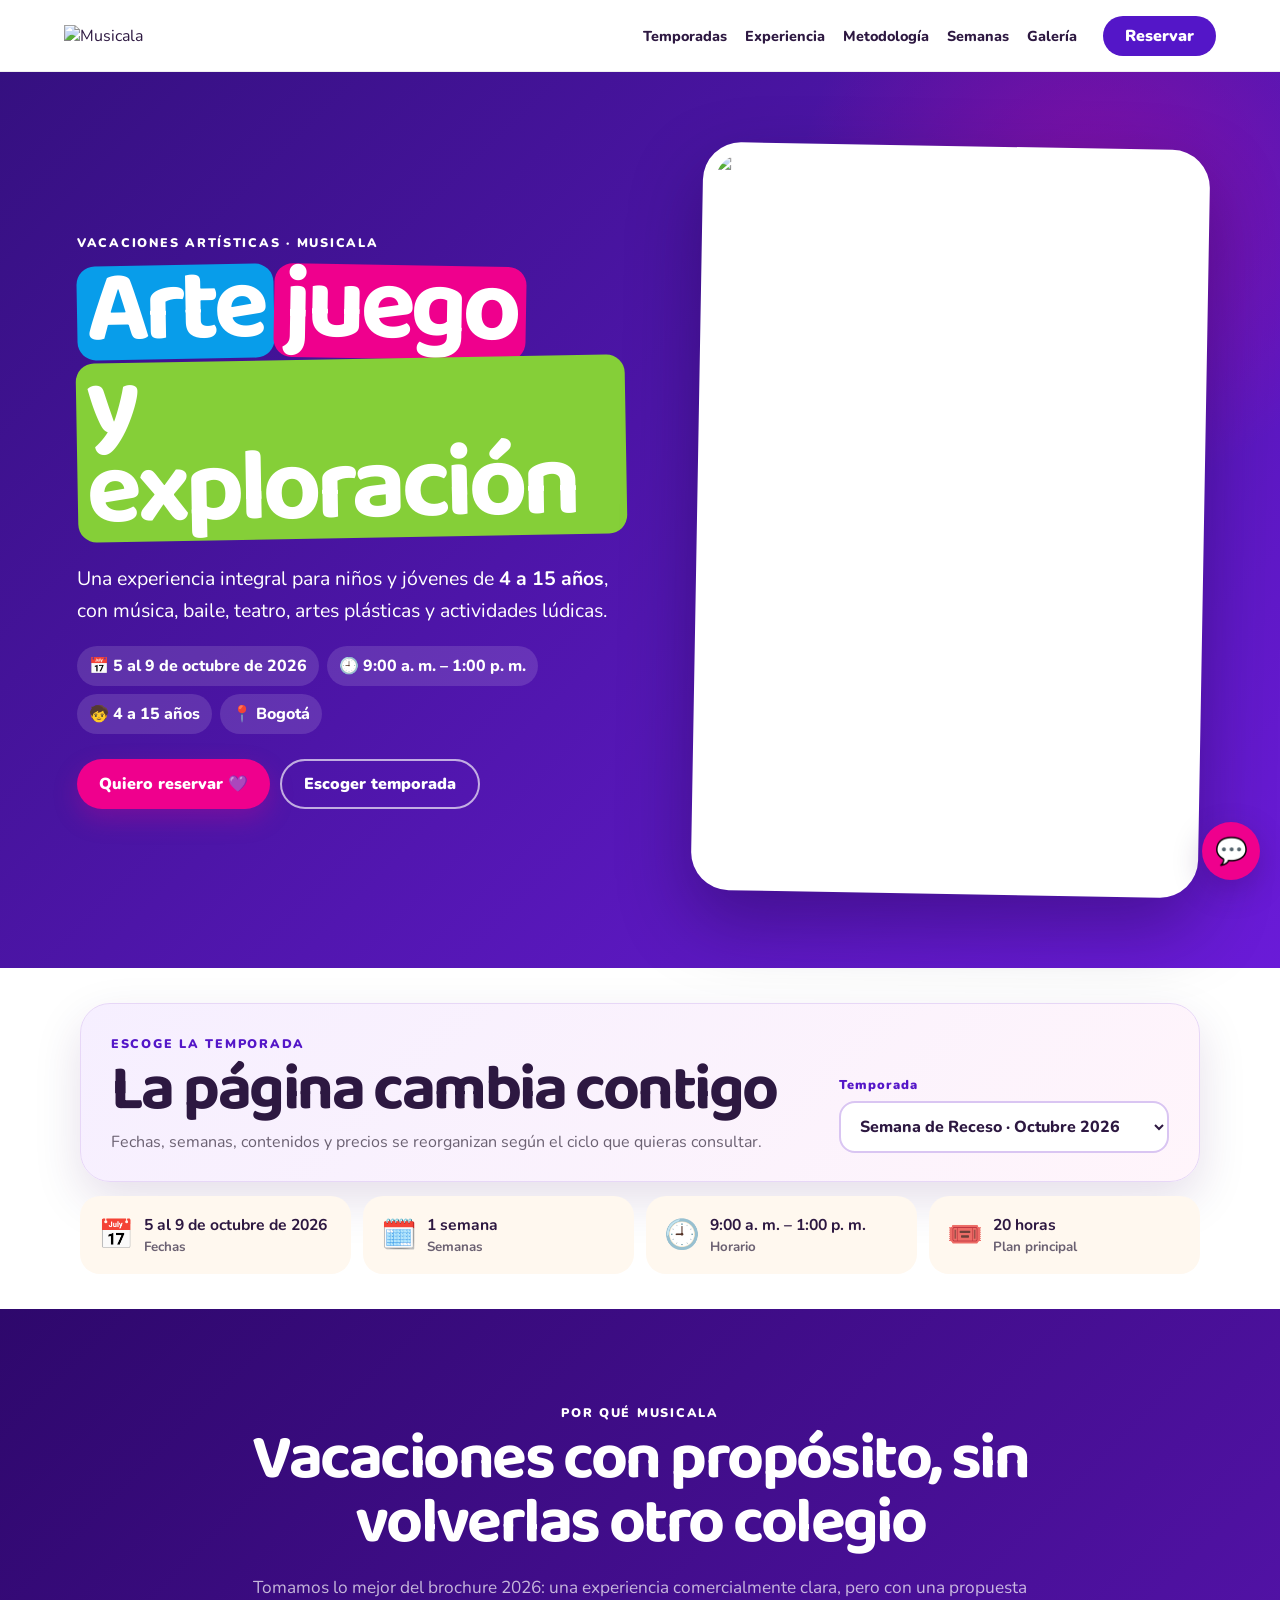
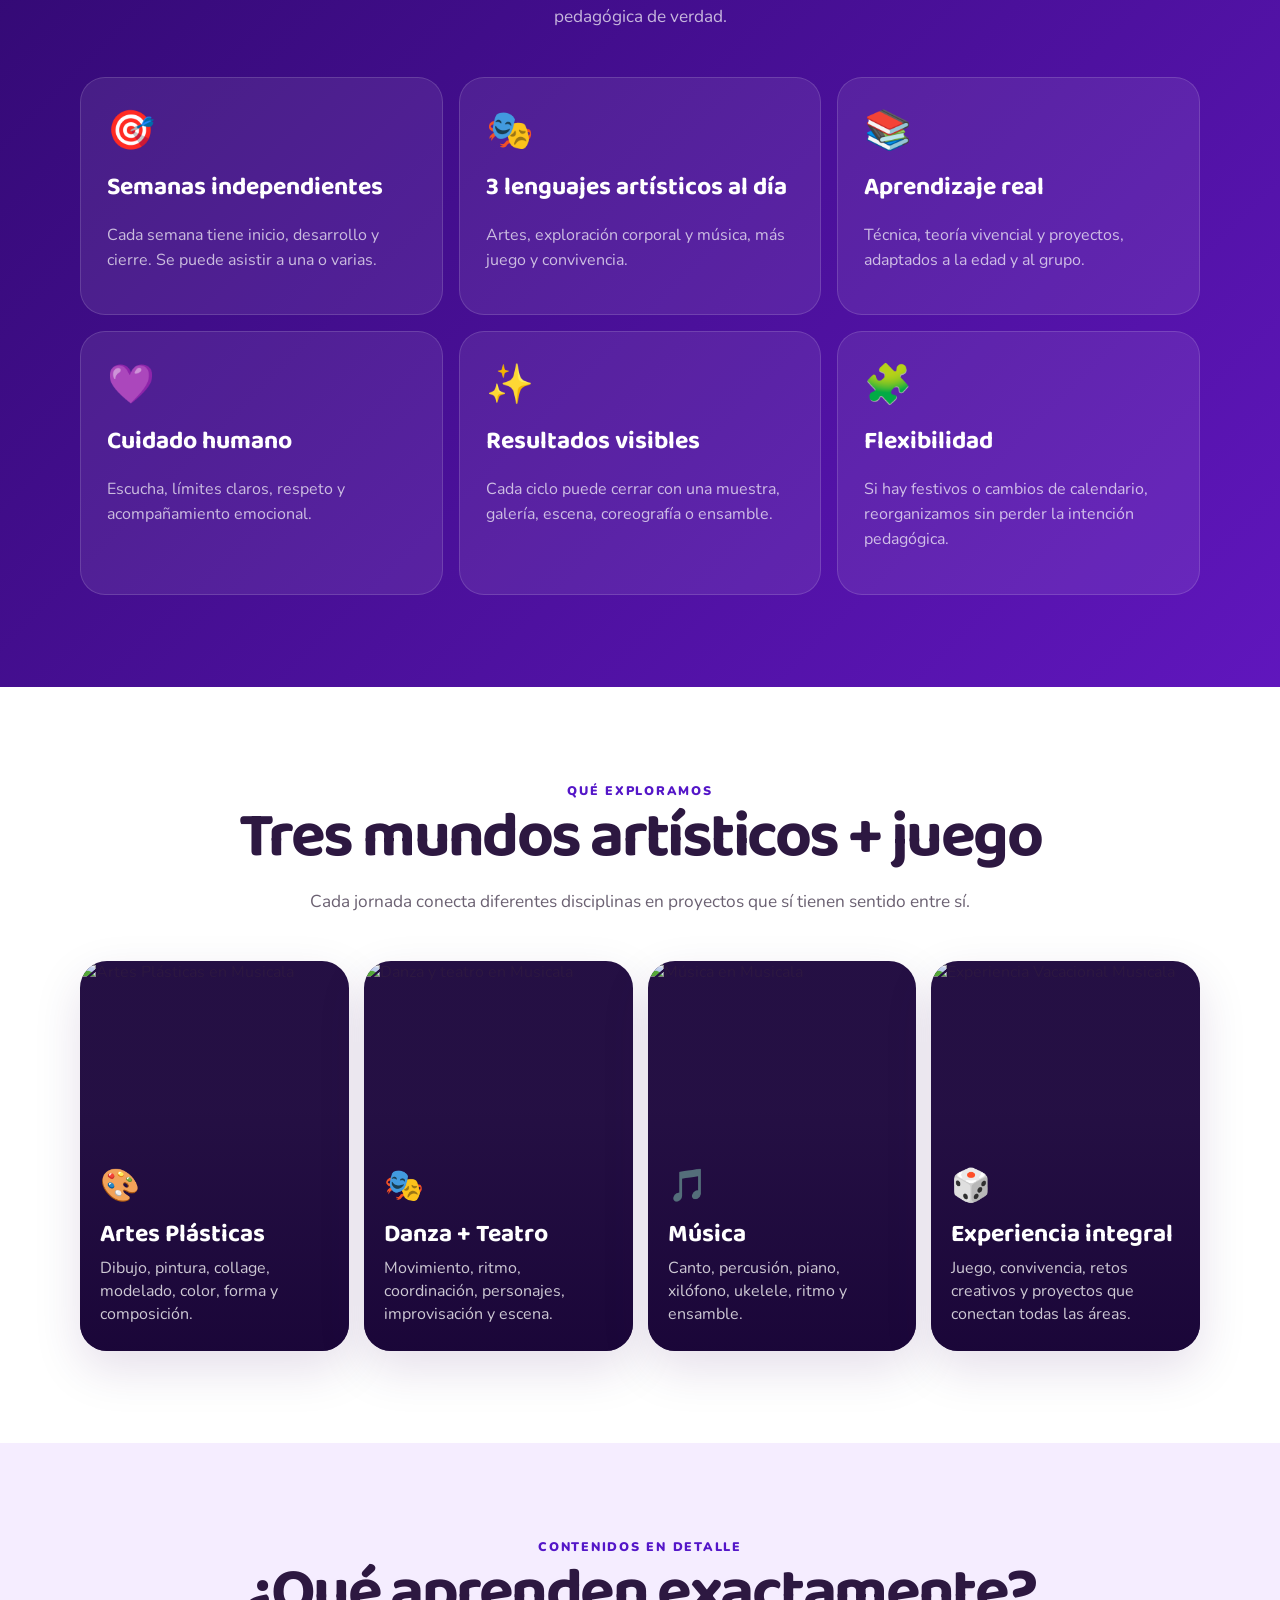
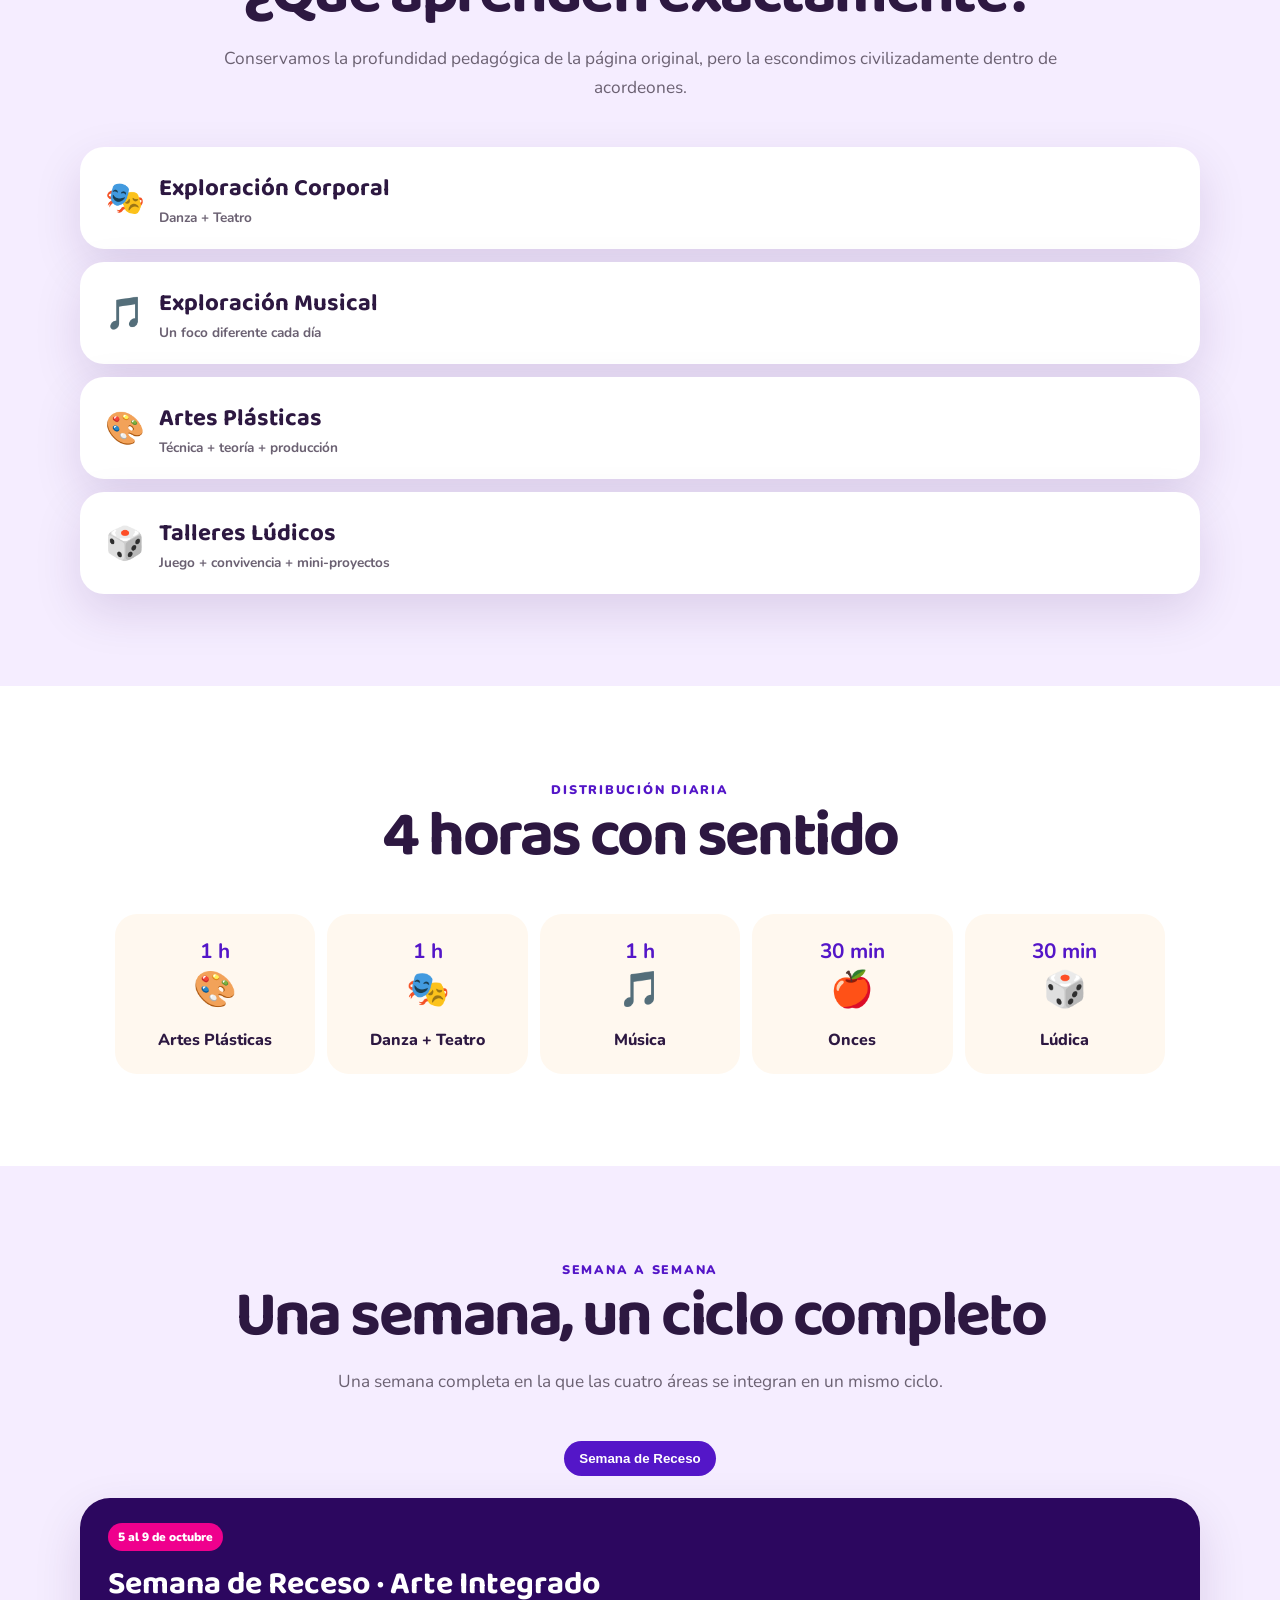
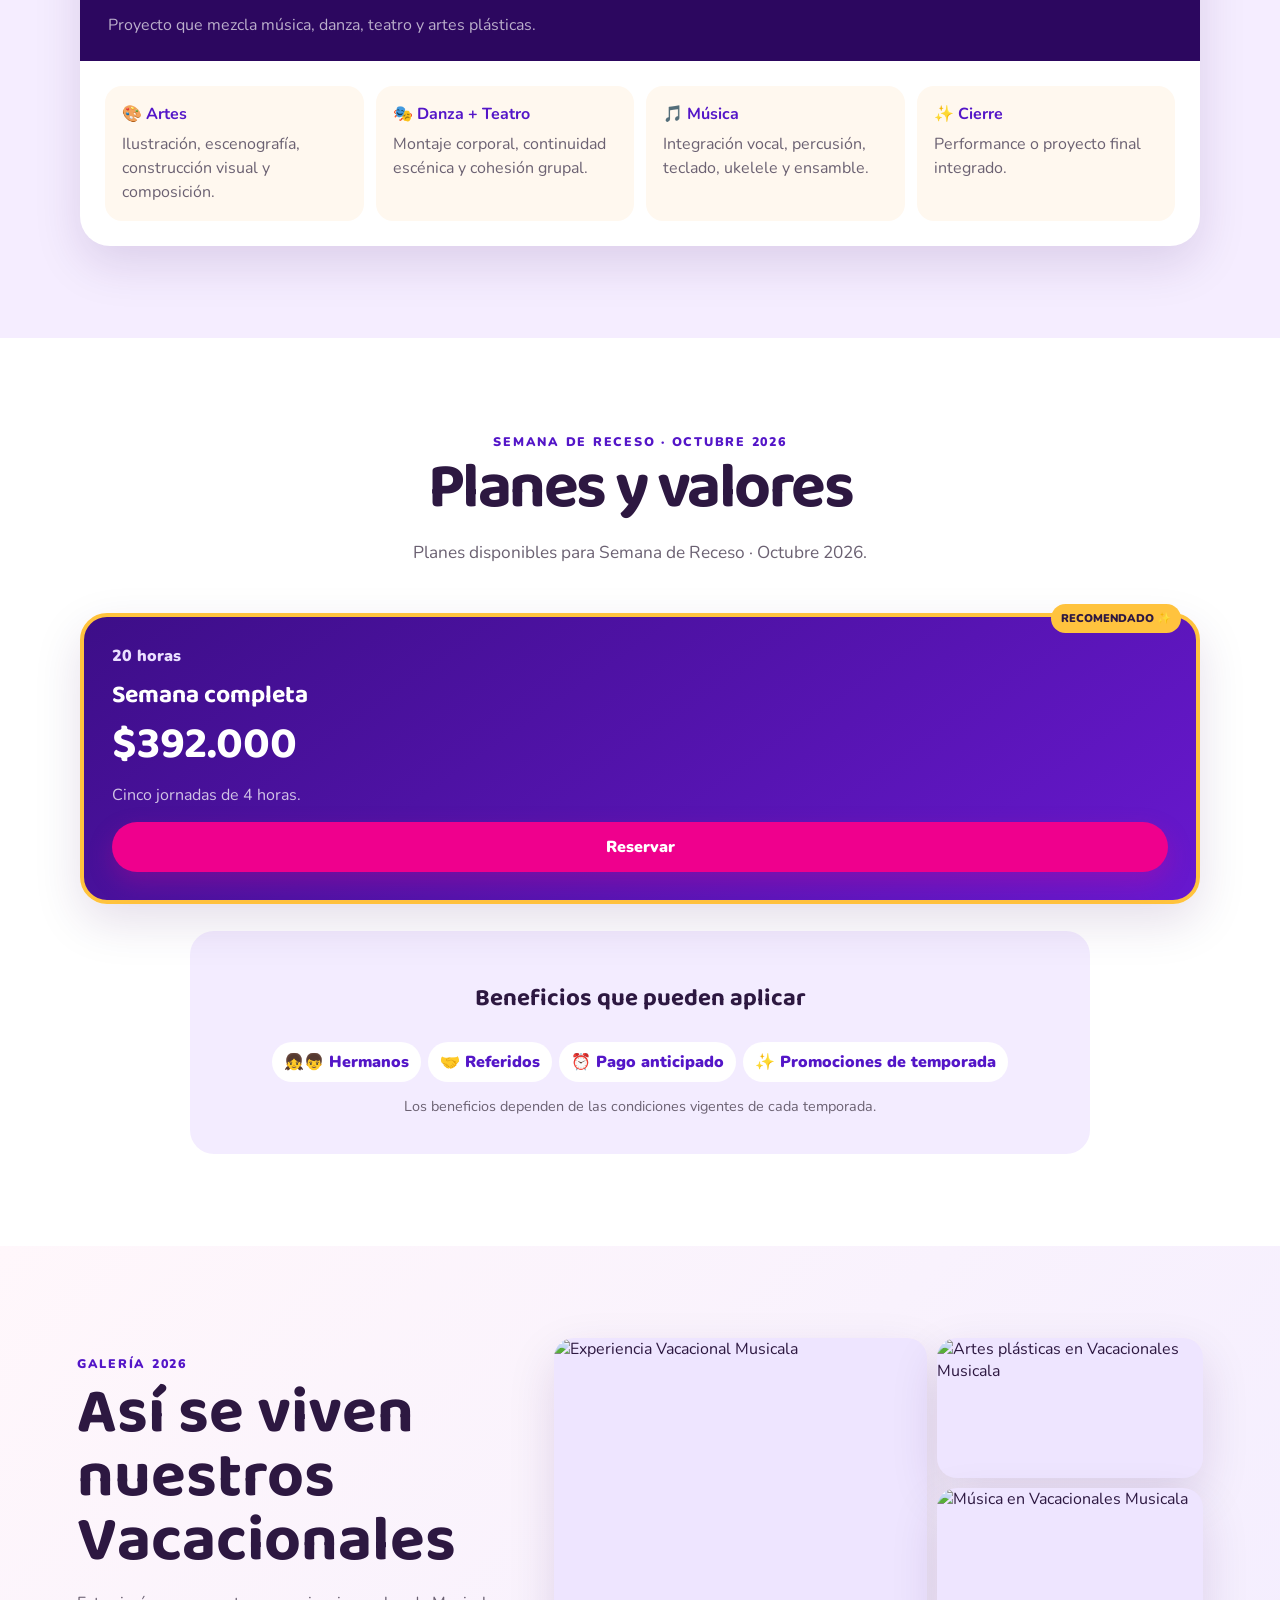
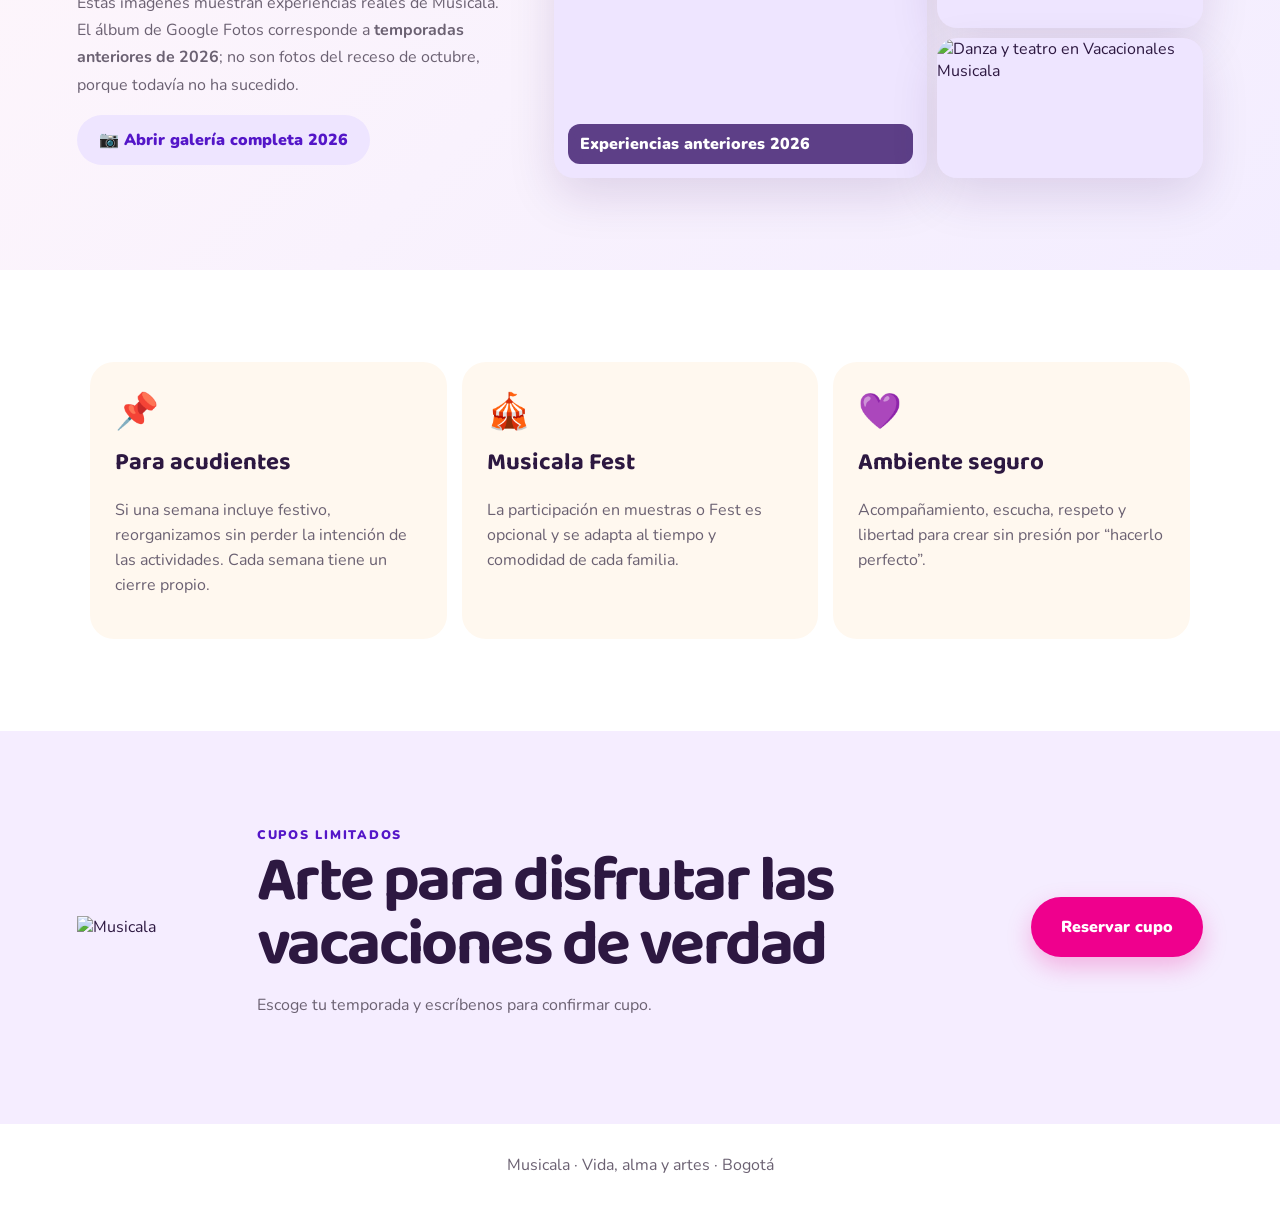
==== commit c90a97cb: "Add files via upload" ====
--- a/index.html
+++ b/index.html
@@ -1,1591 +1,244 @@
-<!DOCTYPE html>
+<!doctype html>
 <html lang="es">
 <head>
-<meta charset="UTF-8">
-<meta name="viewport" content="width=device-width, initial-scale=1.0">
-<title>Talleres Vacacionales Musicala 2026 – Vacaciones artísticas con propósito</title>
-<meta name="description" content="Talleres Vacacionales Musicala 2026. Junio y julio de 2026. Música, danza, teatro y artes plásticas para niños en Bogotá.">
-<link rel="preconnect" href="https://fonts.googleapis.com">
-<link rel="preconnect" href="https://fonts.gstatic.com" crossorigin>
-<link href="https://fonts.googleapis.com/css2?family=Outfit:wght@300;400;500;600;700;800&family=Plus+Jakarta+Sans:wght@300;400;500;600;700;800&display=swap" rel="stylesheet">
-
-<style>
-  :root {
-    --bg: #FFFFFF;
-    --bg2: #F6F2FF;
-    --deep: #231942;
-    --coral: #6C3BFF;
-    --gold: #FF4FB3;
-    --teal: #3D8BFF;
-    --teal-light: #6DA8FF;
-    --cream: #FFFFFF;
-    --text: #2A2340;
-    --text-muted: #6E6785;
-    --border: #E6DEFF;
-    --white: #FFFFFF;
-    --shadow: 0 8px 28px rgba(108,59,255,0.10);
-    --shadow-lg: 0 18px 52px rgba(108,59,255,0.16);
-    --r: 18px;
-    --r-sm: 10px;
-  }
-
-  *, *::before, *::after { box-sizing: border-box; margin: 0; padding: 0; }
-
-  html { scroll-behavior: smooth; }
-
-  body {
-    font-family: 'Plus Jakarta Sans', sans-serif;
-    background: var(--bg);
-    color: var(--text);
-    line-height: 1.65;
-    overflow-x: hidden;
-  }
-
-  /* ─── NAV ─────────────────────────────────── */
-  nav {
-    position: sticky; top: 0; z-index: 100;
-    background: rgba(255,255,255,0.92);
-    backdrop-filter: blur(12px);
-    border-bottom: 1px solid var(--border);
-    padding: 0 clamp(1rem,4vw,3rem);
-    display: flex; align-items: center; justify-content: space-between;
-    gap: 1rem; height: 60px;
-  }
-
-  .nav-brand {
-    display: flex; align-items: center; gap: 10px;
-    font-family: 'Outfit', serif;
-    font-size: 1.1rem; font-weight: 600;
-    color: var(--deep); text-decoration: none;
-  }
-
-  .nav-brand img { height: 36px; width: auto; }
-
-  .nav-links {
-    display: flex; gap: 0.25rem; align-items: center;
-    list-style: none;
-  }
-
-  .nav-links a {
-    font-size: 0.78rem; font-weight: 500;
-    color: var(--text-muted); text-decoration: none;
-    padding: 6px 12px; border-radius: 20px;
-    transition: all 0.2s;
-  }
-
-  .nav-links a:hover { color: var(--coral); background: rgba(212,83,58,0.08); }
-
-  .nav-cta {
-    background: var(--coral) !important;
-    color: var(--white) !important;
-    font-weight: 600 !important;
-  }
-
-  .nav-cta:hover { background: #C04430 !important; }
-
-  /* ─── HERO ────────────────────────────────── */
-  .hero {
-    min-height: 100svh;
-    display: grid; align-items: center;
-    padding: clamp(3rem,8vw,6rem) clamp(1rem,4vw,3rem) clamp(2rem,5vw,4rem);
-    background:
-      radial-gradient(ellipse 60% 50% at 90% 20%, rgba(233,162,59,0.18) 0%, transparent 60%),
-      radial-gradient(ellipse 50% 60% at 5% 80%, rgba(42,123,111,0.14) 0%, transparent 55%),
-      radial-gradient(ellipse 40% 40% at 50% 50%, rgba(212,83,58,0.06) 0%, transparent 60%),
-      var(--bg);
-    position: relative; overflow: hidden;
-  }
-
-  .hero::before {
-    content: '';
-    position: absolute; top: 0; left: 0; right: 0; bottom: 0;
-    background-image:
-      radial-gradient(circle at 20% 30%, rgba(212,83,58,0.06) 1px, transparent 1px),
-      radial-gradient(circle at 80% 70%, rgba(42,123,111,0.08) 1px, transparent 1px);
-    background-size: 60px 60px, 90px 90px;
-    pointer-events: none;
-  }
-
-  .hero-inner {
-    max-width: 1100px; margin: 0 auto;
-    display: grid; grid-template-columns: 1fr 1fr; gap: 4rem; align-items: center;
-    position: relative; z-index: 1;
-  }
-
-  .hero-badge {
-    display: inline-flex; align-items: center; gap: 8px;
-    background: rgba(42,123,111,0.1); border: 1px solid rgba(42,123,111,0.25);
-    color: var(--teal); border-radius: 20px;
-    padding: 6px 14px; font-size: 0.75rem; font-weight: 600;
-    letter-spacing: 0.06em; text-transform: uppercase; margin-bottom: 1.5rem;
-    animation: fadeUp 0.6s ease both;
-  }
-
-  .hero-title {
-    font-family: 'Outfit', serif;
-    font-size: clamp(2.8rem, 6vw, 5rem);
-    font-weight: 700; line-height: 1.05;
-    color: var(--deep);
-    animation: fadeUp 0.6s 0.1s ease both;
-  }
-
-  .hero-title em {
-    font-style: italic; color: var(--coral);
-  }
-
-  .hero-sub {
-    font-size: clamp(0.95rem, 1.5vw, 1.1rem);
-    color: var(--text-muted); margin-top: 1.25rem; max-width: 520px;
-    animation: fadeUp 0.6s 0.2s ease both;
-  }
-
-  .hero-date-card {
-    display: inline-flex; align-items: center; gap: 12px;
-    background: var(--deep); color: var(--white);
-    border-radius: var(--r); padding: 14px 22px;
-    margin-top: 1.75rem; font-size: 0.9rem; font-weight: 500;
-    animation: fadeUp 0.6s 0.3s ease both;
-  }
-
-  .hero-date-card .date-icon {
-    font-size: 1.3rem;
-    background: var(--coral); border-radius: 8px;
-    width: 40px; height: 40px; display: grid; place-items: center;
-  }
-
-  .hero-date-text strong {
-    display: block; font-size: 1.1rem; font-weight: 700;
-    font-family: 'Outfit', serif;
-  }
-
-  .hero-date-text span { font-size: 0.78rem; opacity: 0.65; }
-
-  .hero-actions {
-    display: flex; flex-wrap: wrap; gap: 12px;
-    margin-top: 1.75rem;
-    animation: fadeUp 0.6s 0.4s ease both;
-  }
-
-  .btn {
-    display: inline-flex; align-items: center; gap: 8px;
-    padding: 13px 24px; border-radius: 100px;
-    font-size: 0.9rem; font-weight: 600;
-    text-decoration: none; transition: all 0.2s;
-    cursor: pointer; border: none;
-  }
-
-  .btn-primary {
-    background: var(--coral); color: var(--white);
-    box-shadow: 0 4px 16px rgba(212,83,58,0.35);
-  }
-
-  .btn-primary:hover { background: #C04430; transform: translateY(-1px); box-shadow: 0 6px 20px rgba(212,83,58,0.45); }
-
-  .btn-outline {
-    background: transparent; color: var(--deep);
-    border: 1.5px solid var(--border);
-  }
-
-  .btn-outline:hover { border-color: var(--deep); background: rgba(28,25,23,0.04); }
-
-  /* Hero visual cards */
-  .hero-visual {
-    display: grid; grid-template-columns: 1fr 1fr; gap: 12px;
-    animation: fadeUp 0.6s 0.2s ease both;
-  }
-
-  .art-card {
-    border-radius: var(--r);
-    overflow: hidden; position: relative;
-    aspect-ratio: 3/4;
-    background: var(--bg2);
-  }
-
-  .art-card:nth-child(2) { margin-top: 28px; }
-  .art-card:nth-child(3) { margin-top: -28px; }
-
-  .art-card img {
-    width: 100%; height: 100%;
-    object-fit: cover; display: block;
-    transition: transform 0.4s ease;
-  }
-
-  .art-card:hover img { transform: scale(1.04); }
-
-  .art-card-label {
-    position: absolute; bottom: 0; left: 0; right: 0;
-    background: linear-gradient(to top, rgba(28,25,23,0.85), transparent);
-    padding: 32px 14px 14px;
-    color: var(--white); font-size: 0.78rem; font-weight: 600;
-    text-transform: uppercase; letter-spacing: 0.06em;
-  }
-
-  /* ─── SECTION BASE ────────────────────────── */
-  section { padding: clamp(3rem,7vw,5rem) clamp(1rem,4vw,3rem); }
-
-  .section-inner { max-width: 1100px; margin: 0 auto; }
-
-  .eyebrow {
-    font-size: 0.72rem; font-weight: 700;
-    letter-spacing: 0.12em; text-transform: uppercase;
-    color: var(--coral); margin-bottom: 0.75rem;
-    display: flex; align-items: center; gap: 8px;
-  }
-
-  .eyebrow::before {
-    content: ''; display: block;
-    width: 24px; height: 2px; background: var(--coral);
-    border-radius: 2px;
-  }
-
-  h2 {
-    font-family: 'Outfit', serif;
-    font-size: clamp(2rem, 4vw, 3rem);
-    font-weight: 700; color: var(--deep); line-height: 1.15;
-    margin-bottom: 0.5rem;
-  }
-
-  h2 em { font-style: italic; color: var(--coral); }
-
-  .section-lead {
-    font-size: clamp(0.95rem, 1.5vw, 1.05rem);
-    color: var(--text-muted); max-width: 620px;
-    margin-bottom: 2.5rem;
-  }
-
-  /* ─── WHY CARDS ───────────────────────────── */
-  .why-section { background: var(--deep); color: var(--white); }
-
-  .why-section .eyebrow { color: var(--gold); }
-  .why-section .eyebrow::before { background: var(--gold); }
-  .why-section h2 { color: var(--white); }
-  .why-section h2 em { color: var(--gold); }
-  .why-section .section-lead { color: rgba(255,255,255,0.6); }
-
-  .why-grid {
-    display: grid; grid-template-columns: repeat(auto-fit, minmax(280px, 1fr));
-    gap: 1.5rem; margin-top: 2.5rem;
-  }
-
-  .why-card {
-    background: rgba(255,255,255,0.05);
-    border: 1px solid rgba(255,255,255,0.1);
-    border-radius: var(--r); padding: 2rem;
-    transition: all 0.25s;
-  }
-
-  .why-card:hover { background: rgba(255,255,255,0.09); transform: translateY(-3px); }
-
-  .why-icon {
-    width: 52px; height: 52px; border-radius: 12px;
-    display: grid; place-items: center; font-size: 1.4rem;
-    margin-bottom: 1.25rem;
-  }
-
-  .why-icon.coral { background: rgba(212,83,58,0.25); }
-  .why-icon.gold { background: rgba(233,162,59,0.25); }
-  .why-icon.teal { background: rgba(42,123,111,0.25); }
-
-  .why-card h3 {
-    font-family: 'Outfit', serif;
-    font-size: 1.3rem; font-weight: 600;
-    color: var(--white); margin-bottom: 0.6rem;
-  }
-
-  .why-card p { font-size: 0.88rem; color: rgba(255,255,255,0.6); line-height: 1.65; }
-
-  /* ─── DISCIPLINES ─────────────────────────── */
-  .disciplines-grid {
-    display: grid; grid-template-columns: repeat(3,1fr);
-    gap: 1.5rem;
-  }
-
-  .disc-card {
-    border-radius: var(--r); overflow: hidden;
-    position: relative; min-height: 360px;
-    cursor: default;
-  }
-
-  .disc-card img {
-    position: absolute; inset: 0;
-    width: 100%; height: 100%; object-fit: cover;
-    transition: transform 0.5s ease;
-  }
-
-  .disc-card:hover img { transform: scale(1.05); }
-
-  .disc-overlay {
-    position: absolute; inset: 0;
-    background: linear-gradient(160deg, transparent 30%, rgba(28,25,23,0.85) 100%);
-    display: flex; flex-direction: column; justify-content: flex-end;
-    padding: 2rem;
-  }
-
-  .disc-num {
-    font-family: 'Outfit', serif;
-    font-size: 0.85rem; color: rgba(255,255,255,0.5);
-    margin-bottom: 0.4rem;
-  }
-
-  .disc-card h3 {
-    font-family: 'Outfit', serif;
-    font-size: 1.6rem; font-weight: 700;
-    color: var(--white); margin-bottom: 0.6rem;
-  }
-
-  .disc-card p { font-size: 0.82rem; color: rgba(255,255,255,0.7); line-height: 1.5; }
-
-  .disc-tags {
-    display: flex; flex-wrap: wrap; gap: 6px; margin-top: 1rem;
-  }
-
-  .disc-tag {
-    font-size: 0.7rem; font-weight: 600;
-    padding: 4px 10px; border-radius: 20px;
-    background: rgba(255,255,255,0.15); color: var(--white);
-    backdrop-filter: blur(4px);
-    letter-spacing: 0.04em;
-  }
-
-  /* ─── DATES / TIMELINE ────────────────────── */
-  .dates-section {
-    background: linear-gradient(135deg, #F7F2FF 0%, #EEF4FF 100%);
-    border-radius: var(--r); overflow: hidden;
-  }
-
-  .dates-split {
-    display: grid; grid-template-columns: 1fr 1fr;
-    gap: 0; align-items: stretch;
-  }
-
-  .dates-left {
-    padding: clamp(2rem,5vw,4rem);
-    display: flex; flex-direction: column; justify-content: center;
-  }
-
-  .dates-right {
-    background: var(--teal); color: var(--white);
-    padding: clamp(2rem,5vw,4rem);
-    display: flex; flex-direction: column; justify-content: center;
-    gap: 1.25rem;
-  }
-
-  .dates-right h3 {
-    font-family: 'Outfit', serif;
-    font-size: 1.5rem; font-weight: 600; margin-bottom: 0.25rem;
-  }
-
-  .dates-right p { font-size: 0.88rem; opacity: 0.75; line-height: 1.6; }
-
-  .week-pill {
-    display: flex; align-items: center; gap: 12px;
-    background: rgba(255,255,255,0.1);
-    border: 1px solid rgba(255,255,255,0.2);
-    border-radius: var(--r-sm); padding: 10px 16px;
-  }
-
-  .week-num {
-    font-family: 'Outfit', serif;
-    font-size: 1.8rem; font-weight: 700; line-height: 1;
-    color: var(--gold);
-  }
-
-  .week-info { font-size: 0.82rem; opacity: 0.85; }
-  .week-info strong { display: block; font-size: 0.9rem; }
-
-  .big-date {
-    font-family: 'Outfit', serif;
-    font-size: clamp(2.5rem, 6vw, 4.5rem);
-    font-weight: 700; line-height: 1; color: var(--deep);
-    margin-bottom: 0.5rem;
-  }
-
-  .big-date em { font-style: italic; color: var(--coral); }
-
-  /* ─── ACCORDION ───────────────────────────── */
-  .accordion-section { background: var(--white); border-radius: var(--r); padding: 0 !important; overflow: hidden; }
-
-  .accordion-group { border-bottom: 1px solid var(--border); }
-  .accordion-group:last-child { border-bottom: none; }
-
-  .accordion-trigger {
-    width: 100%; background: none; border: none;
-    padding: 1.4rem 2rem; cursor: pointer;
-    display: flex; align-items: center; justify-content: space-between;
-    text-align: left; transition: background 0.2s;
-  }
-
-  .accordion-trigger:hover { background: var(--bg); }
-
-  .accordion-trigger.open { background: var(--bg); }
-
-  .acc-left { display: flex; align-items: center; gap: 14px; }
-
-  .acc-icon {
-    width: 44px; height: 44px; border-radius: 10px;
-    display: grid; place-items: center; font-size: 1.2rem;
-    flex-shrink: 0;
-  }
-
-  .acc-icon.coral { background: rgba(212,83,58,0.1); }
-  .acc-icon.gold { background: rgba(233,162,59,0.12); }
-  .acc-icon.teal { background: rgba(42,123,111,0.1); }
-  .acc-icon.deep { background: rgba(28,25,23,0.07); }
-  .acc-icon.purple { background: rgba(120,80,180,0.1); }
-
-  .acc-title {
-    font-family: 'Outfit', serif;
-    font-size: 1.2rem; font-weight: 600; color: var(--deep);
-  }
-
-  .acc-sub { font-size: 0.78rem; color: var(--text-muted); margin-top: 2px; }
-
-  .acc-arrow {
-    font-size: 1rem; color: var(--text-muted);
-    transition: transform 0.3s; flex-shrink: 0;
-  }
-
-  .accordion-trigger.open .acc-arrow { transform: rotate(180deg); }
-
-  .accordion-body {
-    display: none; padding: 0 2rem 2rem;
-  }
-
-  .accordion-body.open { display: block; animation: slideDown 0.3s ease; }
-
-  .acc-content-grid {
-    display: grid; grid-template-columns: repeat(auto-fit, minmax(260px, 1fr));
-    gap: 1.25rem; margin-top: 0.5rem;
-  }
-
-  .acc-col h4 {
-    font-family: 'Outfit', serif;
-    font-size: 1rem; font-weight: 600; color: var(--deep);
-    margin-bottom: 0.75rem; padding-bottom: 0.5rem;
-    border-bottom: 2px solid var(--border);
-  }
-
-  .acc-list { list-style: none; }
-  .acc-list li {
-    font-size: 0.86rem; color: var(--text-muted);
-    padding: 0.35rem 0; display: flex; gap: 8px;
-  }
-
-  .acc-list li::before {
-    content: '◆'; font-size: 0.45rem; color: var(--coral);
-    margin-top: 7px; flex-shrink: 0;
-  }
-
-  .acc-summary {
-    font-size: 0.9rem; color: var(--text-muted);
-    line-height: 1.7; margin-bottom: 1.25rem;
-  }
-
-  .acc-highlight {
-    background: linear-gradient(135deg, rgba(212,83,58,0.07), rgba(233,162,59,0.07));
-    border-left: 3px solid var(--coral);
-    border-radius: 0 var(--r-sm) var(--r-sm) 0;
-    padding: 1rem 1.25rem; font-size: 0.88rem;
-    color: var(--text); margin-top: 0.75rem;
-  }
-
-  /* ─── SCHEDULE ────────────────────────────── */
-  .schedule-tabs {
-    display: flex; flex-wrap: wrap; gap: 8px;
-    margin-bottom: 1.5rem;
-  }
-
-  .tab-btn {
-    padding: 8px 18px; border-radius: 100px;
-    border: 1.5px solid var(--border);
-    background: var(--white); color: var(--text-muted);
-    font-size: 0.82rem; font-weight: 600;
-    cursor: pointer; transition: all 0.2s;
-    font-family: 'Plus Jakarta Sans', sans-serif;
-  }
-
-  .tab-btn:hover { border-color: var(--coral); color: var(--coral); }
-  .tab-btn.active { background: var(--coral); border-color: var(--coral); color: var(--white); }
-
-  .tab-content { display: none; }
-  .tab-content.active { display: block; animation: fadeIn 0.3s ease; }
-
-  .week-header {
-    background: var(--deep); color: var(--white);
-    border-radius: var(--r) var(--r) 0 0;
-    padding: 1.5rem 2rem; display: flex; justify-content: space-between; align-items: center;
-  }
-
-  .week-header h3 {
-    font-family: 'Outfit', serif;
-    font-size: 1.5rem; font-weight: 600;
-  }
-
-  .week-header p { font-size: 0.83rem; opacity: 0.6; margin-top: 4px; }
-
-  .week-badge {
-    background: var(--coral); border-radius: 8px;
-    padding: 8px 14px; font-size: 0.72rem; font-weight: 700;
-    letter-spacing: 0.06em; text-transform: uppercase;
-  }
-
-  .days-row {
-    display: grid; grid-template-columns: repeat(5,1fr);
-    background: var(--bg2); border-radius: 0 0 var(--r) var(--r);
-    overflow: hidden;
-  }
-
-  .day-col {
-    padding: 1.25rem 1rem;
-    border-right: 1px solid var(--border);
-  }
-
-  .day-col:last-child { border-right: none; }
-
-  .day-num {
-    font-size: 0.7rem; font-weight: 700; letter-spacing: 0.08em;
-    text-transform: uppercase; color: var(--text-muted); margin-bottom: 0.4rem;
-  }
-
-  .day-focus {
-    font-family: 'Outfit', serif;
-    font-size: 1rem; font-weight: 600; color: var(--deep);
-    margin-bottom: 0.75rem;
-  }
-
-  .day-item {
-    font-size: 0.75rem; color: var(--text-muted);
-    padding: 4px 8px; margin-bottom: 4px; border-radius: 6px;
-    background: rgba(28,25,23,0.04); line-height: 1.4;
-  }
-
-  .day-item.music { background: rgba(233,162,59,0.12); color: #7A5A00; }
-  .day-item.corp { background: rgba(42,123,111,0.1); color: #1A5A52; }
-  .day-item.arts { background: rgba(212,83,58,0.1); color: #8A2818; }
-  .day-item.rest { background: rgba(28,25,23,0.05); }
-
-  .week-result {
-    background: var(--teal); color: var(--white);
-    border-radius: var(--r-sm); padding: 1rem 1.5rem;
-    margin-top: 1rem; display: flex; align-items: center; gap: 12px;
-    font-size: 0.88rem;
-  }
-
-  .week-result strong { font-size: 1rem; }
-
-  /* ─── FAMILIES ────────────────────────────── */
-  .fam-grid {
-    display: grid; grid-template-columns: repeat(auto-fit, minmax(240px, 1fr));
-    gap: 1.25rem; margin-top: 1rem;
-  }
-
-  .fam-card {
-    background: var(--bg);
-    border: 1.5px solid var(--border);
-    border-radius: var(--r); padding: 1.75rem;
-    transition: all 0.2s;
-  }
-
-  .fam-card:hover { border-color: var(--teal); transform: translateY(-2px); }
-
-  .fam-card .icon {
-    font-size: 1.75rem; margin-bottom: 1rem;
-  }
-
-  .fam-card h4 {
-    font-family: 'Outfit', serif;
-    font-size: 1.1rem; font-weight: 600; color: var(--deep);
-    margin-bottom: 0.5rem;
-  }
-
-  .fam-card p { font-size: 0.85rem; color: var(--text-muted); }
-
-  /* ─── CTA FINAL ───────────────────────────── */
-  .cta-section {
-    background: linear-gradient(135deg, var(--coral) 0%, #8A63FF 100%);
-    color: var(--white); text-align: center;
-    border-radius: var(--r); overflow: hidden;
-    position: relative;
-  }
-
-  .cta-section::before {
-    content: '';
-    position: absolute; inset: 0;
-    background: radial-gradient(ellipse 80% 80% at 50% -20%, rgba(255,255,255,0.12), transparent);
-    pointer-events: none;
-  }
-
-  .cta-section .eyebrow { color: rgba(255,255,255,0.6); justify-content: center; }
-  .cta-section .eyebrow::before { background: rgba(255,255,255,0.4); }
-  .cta-section h2 { color: var(--white); font-size: clamp(2rem,5vw,3.5rem); }
-  .cta-section h2 em { color: var(--gold); }
-  .cta-section p { color: rgba(255,255,255,0.75); max-width: 520px; margin: 0.75rem auto 0; }
-
-  .cta-actions { display: flex; flex-wrap: wrap; gap: 12px; justify-content: center; margin-top: 2rem; }
-
-  .btn-white {
-    background: var(--white); color: var(--coral);
-    box-shadow: 0 4px 20px rgba(0,0,0,0.2);
-  }
-
-  .btn-white:hover { background: #FFF3EE; transform: translateY(-1px); }
-
-  .btn-ghost {
-    background: rgba(255,255,255,0.15);
-    color: var(--white); border: 1.5px solid rgba(255,255,255,0.3);
-  }
-
-  .btn-ghost:hover { background: rgba(255,255,255,0.25); }
-
-  /* ─── FOOTER ──────────────────────────────── */
-  footer {
-    text-align: center; padding: 2rem;
-    font-size: 0.8rem; color: var(--text-muted);
-    border-top: 1px solid var(--border);
-  }
-
-  /* ─── NOTAS ───────────────────────────────── */
-  .notes-grid {
-    display: grid; grid-template-columns: repeat(auto-fit, minmax(200px, 1fr));
-    gap: 1rem;
-  }
-
-  .note-pill {
-    display: flex; align-items: flex-start; gap: 10px;
-    background: var(--bg); border: 1px solid var(--border);
-    border-radius: var(--r-sm); padding: 0.9rem 1rem;
-    font-size: 0.83rem; color: var(--text-muted); line-height: 1.5;
-  }
-
-  .note-pill span:first-child { font-size: 1.1rem; flex-shrink: 0; margin-top: 1px; }
-
-  /* ─── FEST ────────────────────────────────── */
-  .fest-card {
-    background: linear-gradient(135deg, #231942 60%, #352B68);
-    border-radius: var(--r); padding: 2.5rem;
-    display: flex; align-items: center; gap: 2rem;
-    color: var(--white); flex-wrap: wrap;
-  }
-
-  .fest-card .fest-badge {
-    background: var(--gold); color: var(--deep);
-    border-radius: var(--r-sm); padding: 10px 16px;
-    font-size: 0.72rem; font-weight: 800;
-    text-transform: uppercase; letter-spacing: 0.1em;
-    white-space: nowrap;
-  }
-
-  .fest-card h3 {
-    font-family: 'Outfit', serif;
-    font-size: 1.5rem; font-weight: 600;
-    margin-bottom: 0.4rem;
-  }
-
-  .fest-card p { font-size: 0.88rem; opacity: 0.65; }
-
-  .fest-card .ml-auto { margin-left: auto; }
-
-  /* ─── DAILY SCHEDULE VISUAL ───────────────── */
-  .daily-blocks {
-    display: flex; flex-direction: column; gap: 6px;
-    padding: 0.75rem 0;
-  }
-
-  .db { display: flex; align-items: center; gap: 10px; }
-  .db-time {
-    font-size: 0.7rem; color: var(--text-muted);
-    width: 45px; text-align: right; flex-shrink: 0;
-  }
-
-  .db-bar {
-    flex: 1; border-radius: 6px; padding: 7px 12px;
-    font-size: 0.8rem; font-weight: 600;
-    display: flex; align-items: center; gap: 6px;
-  }
-
-  .db-arts { background: rgba(212,83,58,0.12); color: var(--coral); }
-  .db-corp { background: rgba(42,123,111,0.12); color: var(--teal); }
-  .db-music { background: rgba(233,162,59,0.15); color: #9A6800; }
-  .db-onces { background: rgba(28,25,23,0.05); color: var(--text-muted); }
-  .db-ludico { background: rgba(120,80,180,0.1); color: #6B4BA8; }
-
-  /* ─── ANIMATIONS ──────────────────────────── */
-  @keyframes fadeUp {
-    from { opacity: 0; transform: translateY(20px); }
-    to   { opacity: 1; transform: translateY(0); }
-  }
-
-  @keyframes slideDown {
-    from { opacity: 0; transform: translateY(-8px); }
-    to   { opacity: 1; transform: translateY(0); }
-  }
-
-  @keyframes fadeIn {
-    from { opacity: 0; } to { opacity: 1; }
-  }
-
-  /* ─── RESPONSIVE ──────────────────────────── */
-  @media (max-width: 900px) {
-    .hero-inner { grid-template-columns: 1fr; gap: 2.5rem; }
-    .hero-visual { max-width: 420px; }
-    .disciplines-grid { grid-template-columns: 1fr; }
-    .dates-split { grid-template-columns: 1fr; }
-    .days-row { grid-template-columns: 1fr 1fr; }
-    .day-col:nth-child(5) { grid-column: 1 / -1; }
-  }
-
-  @media (max-width: 600px) {
-    .nav-links { display: none; }
-    .accordion-trigger { padding: 1.2rem; }
-    .accordion-body { padding: 0 1.2rem 1.5rem; }
-    .week-header { flex-direction: column; align-items: flex-start; gap: 0.75rem; }
-    .days-row { grid-template-columns: 1fr; }
-    .fest-card { flex-direction: column; }
-    .fest-card .ml-auto { margin-left: 0; }
-  }
-</style>
+  <meta charset="utf-8">
+  <meta name="viewport" content="width=device-width,initial-scale=1">
+  <meta name="theme-color" content="#5416c8">
+  <meta name="description" content="Vacaciones Artísticas Musicala 2026. Música, baile, teatro, artes plásticas y juego para niños y jóvenes de 4 a 15 años.">
+  <title>Vacaciones Artísticas Musicala 2026</title>
+  <link rel="preconnect" href="https://fonts.googleapis.com">
+  <link rel="preconnect" href="https://fonts.gstatic.com" crossorigin>
+  <link href="https://fonts.googleapis.com/css2?family=Baloo+2:wght@600;700;800&family=Nunito:wght@400;600;700;800;900&display=swap" rel="stylesheet">
+  <link rel="stylesheet" href="styles.css">
 </head>
-<body id="inicio">
-
-<!-- NAV -->
-<nav>
-  <a href="#inicio" class="nav-brand">
-    <img src="https://static.wixstatic.com/media/cec856_4ce30d08911b4aa6b21816b9d18a1ac1~mv2.png/v1/fill/w_233,h_167,al_c,q_85,usm_0.66_1.00_0.01,enc_avif,quality_auto/LOGO-01.png" alt="Musicala" onerror="this.style.display='none'">
-    Musicala
-  </a>
-  <ul class="nav-links">
-    <li><a href="#presentacion">Presentación</a></li>
-    <li><a href="#disciplinas">Disciplinas</a></li>
-    <li><a href="#fechas">Fechas</a></li>
-    <li><a href="#cronograma">Cronograma</a></li>
-    <li><a href="#familias">Familias</a></li>
-    <li><a href="https://wa.me/573193529475" class="btn nav-cta" target="_blank">Inscribirme</a></li>
-  </ul>
-</nav>
-
-<!-- HERO -->
-<section class="hero" id="hero">
-  <div class="hero-inner">
-    <div class="hero-text">
-      <div class="hero-badge">✨ Temporada 2026 abierta</div>
-      <h1 class="hero-title">
-        Vacaciones<br>
-        <em>artísticas</em><br>
-        con propósito
-      </h1>
-      <p class="hero-sub">
-        Una experiencia integral para niños y jóvenes de <strong>4 a 15 años</strong>, con <strong>música</strong>, <strong>baile, teatro y expresión corporal</strong> y <strong>manualidades</strong> en un ambiente creativo, seguro y lleno de propósito.
-      </p>
-      <div class="hero-date-card">
-        <div class="date-icon">📅</div>
-        <div class="hero-date-text">
-          <strong>Junio y julio de 2026</strong>
-          <span>Talleres Vacacionales Musicala · 2026</span>
+<body>
+<header class="topbar">
+  <a href="#inicio" class="brand"><img src="assets/logo-musicala.png" alt="Musicala"></a>
+  <nav>
+    <a href="#temporadas">Temporadas</a>
+    <a href="#experiencia">Experiencia</a>
+    <a href="#metodologia">Metodología</a>
+    <a href="#semanas">Semanas</a>
+    <a href="#galeria">Galería</a>
+  </nav>
+  <a class="btn small" href="https://musibot.imusicala.com/wa" target="_blank" rel="noopener">Reservar</a>
+</header>
+
+<main id="inicio">
+<section class="hero">
+  <div class="hero-copy">
+    <span class="eyebrow">VACACIONES ARTÍSTICAS · MUSICALA</span>
+    <h1><span>Arte</span><span>juego</span><span>y exploración</span></h1>
+    <p>Una experiencia integral para niños y jóvenes de <b>4 a 15 años</b>, con música, baile, teatro, artes plásticas y actividades lúdicas.</p>
+    <div class="hero-meta" id="heroMeta"></div>
+    <div class="hero-actions">
+      <a class="btn primary" href="https://musibot.imusicala.com/wa" target="_blank" rel="noopener">Quiero reservar 💜</a>
+      <a class="btn outline" href="#temporadas">Escoger temporada</a>
+    </div>
+  </div>
+  <div class="hero-image">
+    <img src="assets/semana-receso-2026.jpg" alt="Semana de Receso Musicala 2026">
+  </div>
+</section>
+
+<section class="season-zone" id="temporadas">
+  <div class="season-box">
+    <div>
+      <span class="eyebrow purple-text">ESCOGE LA TEMPORADA</span>
+      <h2>La página cambia contigo</h2>
+      <p>Fechas, semanas, contenidos y precios se reorganizan según el ciclo que quieras consultar.</p>
+    </div>
+    <label>
+      <span>Temporada</span>
+      <select id="seasonSelect"></select>
+    </label>
+  </div>
+  <div class="season-stats">
+    <article><span>📅</span><b id="seasonDates">—</b><small>Fechas</small></article>
+    <article><span>🗓️</span><b id="seasonCount">—</b><small>Semanas</small></article>
+    <article><span>🕘</span><b id="seasonSchedule">—</b><small>Horario</small></article>
+    <article><span>🎟️</span><b id="seasonPlan">—</b><small>Plan principal</small></article>
+  </div>
+</section>
+
+<section class="section dark">
+  <div class="heading light">
+    <span class="eyebrow">POR QUÉ MUSICALA</span>
+    <h2>Vacaciones con propósito, sin volverlas otro colegio</h2>
+    <p>Tomamos lo mejor del brochure 2026: una experiencia comercialmente clara, pero con una propuesta pedagógica de verdad.</p>
+  </div>
+  <div class="why-grid">
+    <article><span>🎯</span><h3>Semanas independientes</h3><p>Cada semana tiene inicio, desarrollo y cierre. Se puede asistir a una o varias.</p></article>
+    <article><span>🎭</span><h3>3 lenguajes artísticos al día</h3><p>Artes, exploración corporal y música, más juego y convivencia.</p></article>
+    <article><span>📚</span><h3>Aprendizaje real</h3><p>Técnica, teoría vivencial y proyectos, adaptados a la edad y al grupo.</p></article>
+    <article><span>💜</span><h3>Cuidado humano</h3><p>Escucha, límites claros, respeto y acompañamiento emocional.</p></article>
+    <article><span>✨</span><h3>Resultados visibles</h3><p>Cada ciclo puede cerrar con una muestra, galería, escena, coreografía o ensamble.</p></article>
+    <article><span>🧩</span><h3>Flexibilidad</h3><p>Si hay festivos o cambios de calendario, reorganizamos sin perder la intención pedagógica.</p></article>
+  </div>
+</section>
+
+<section class="section" id="experiencia">
+  <div class="heading">
+    <span class="eyebrow purple-text">QUÉ EXPLORAMOS</span>
+    <h2>Tres mundos artísticos + juego</h2>
+    <p>Cada jornada conecta diferentes disciplinas en proyectos que sí tienen sentido entre sí.</p>
+  </div>
+  <div class="disciplines visual-disciplines">
+    <article class="disc-photo">
+      <img src="https://static.wixstatic.com/media/85afce_266e46e269ca4714aa95bccb67976e69~mv2.jpg/v1/fill/w_700,h_520,q_85/IMG_20241126_100541.jpg" alt="Artes Plásticas en Musicala" loading="lazy">
+      <div class="disc-photo-overlay"><span>🎨</span><h3>Artes Plásticas</h3><p>Dibujo, pintura, collage, modelado, color, forma y composición.</p></div>
+    </article>
+    <article class="disc-photo">
+      <img src="https://static.wixstatic.com/media/85afce_eeda9f7daeb94b2c88e8213c3bfb7225~mv2.jpg/v1/fill/w_700,h_520,q_90/85afce_eeda9f7daeb94b2c88e8213c3bfb7225~mv2.jpg" alt="Danza y teatro en Musicala" loading="lazy">
+      <div class="disc-photo-overlay"><span>🎭</span><h3>Danza + Teatro</h3><p>Movimiento, ritmo, coordinación, personajes, improvisación y escena.</p></div>
+    </article>
+    <article class="disc-photo">
+      <img src="https://static.wixstatic.com/media/85afce_89a140809af24c288e42753c9d8bf363~mv2.jpeg/v1/fill/w_700,h_520,q_85/Taller%20de%20M%C3%BAsica%201.jpeg" alt="Música en Musicala" loading="lazy">
+      <div class="disc-photo-overlay"><span>🎵</span><h3>Música</h3><p>Canto, percusión, piano, xilófono, ukelele, ritmo y ensamble.</p></div>
+    </article>
+    <article class="disc-photo">
+      <img src="https://static.wixstatic.com/media/85afce_a4cba9f80fb64bb78934335bd3693aa9~mv2.gif/v1/fill/w_700,h_520/85afce_a4cba9f80fb64bb78934335bd3693aa9~mv2.gif" alt="Experiencia Vacacional Musicala" loading="lazy">
+      <div class="disc-photo-overlay"><span>🎲</span><h3>Experiencia integral</h3><p>Juego, convivencia, retos creativos y proyectos que conectan todas las áreas.</p></div>
+    </article>
+  </div>
+</section>
+
+<section class="section pale" id="metodologia">
+  <div class="heading">
+    <span class="eyebrow purple-text">CONTENIDOS EN DETALLE</span>
+    <h2>¿Qué aprenden exactamente?</h2>
+    <p>Conservamos la profundidad pedagógica de la página original, pero la escondimos civilizadamente dentro de acordeones.</p>
+  </div>
+
+  <div class="accordion">
+    <details>
+      <summary>🎭 <span><b>Exploración Corporal</b><small>Danza + Teatro</small></span></summary>
+      <div class="inside three">
+        <article><h4>Técnica</h4><ul><li>Movilidad y calentamiento seguro.</li><li>Marchas, diagonales, saltos y giros.</li><li>Ritmo corporal y coordinación.</li><li>Latinos, urbanos y folclor adaptado.</li><li>Uso del espacio y niveles escénicos.</li></ul></article>
+        <article><h4>Teoría vivencial</h4><ul><li>Ritmo, secuencia, pulso y direcciones.</li><li>Conciencia corporal y musicalidad.</li><li>Atención, escucha y reacción.</li><li>Personaje, intención y ritmo dramático.</li></ul></article>
+        <article><h4>Obras</h4><ul><li>Mini-coreografías.</li><li>Micro-escenas e improvisación.</li><li>Movimiento + emociones.</li><li>Trabajo en dúos y tríos.</li></ul></article>
+      </div>
+    </details>
+    <details>
+      <summary>🎵 <span><b>Exploración Musical</b><small>Un foco diferente cada día</small></span></summary>
+      <div class="inside">
+        <div class="music-days">
+          <article><b>Día 1 · Canto</b><p>Respiración, proyección, afinación y gimnasia vocal.</p></article>
+          <article><b>Día 2 · Percusión y Orff</b><p>Patrones rítmicos, coordinación e independencia de manos.</p></article>
+          <article><b>Día 3 · Xilófono y Piano</b><p>Patrones de 3, 4 y 5 notas y coordinación mano-dedo.</p></article>
+          <article><b>Día 4 · Ukelele</b><p>Postura, acordes básicos y rasgueos.</p></article>
+          <article><b>Día 5 · Ensamble</b><p>Integración, escucha, entradas y finales.</p></article>
         </div>
-      </div>
-      <div class="hero-actions">
-        <a href="https://wa.me/573193529475" class="btn btn-primary" target="_blank">
-          💬 Inscribirme por WhatsApp
-        </a>
-        <a href="#presentacion" class="btn btn-outline">
-          Conocer más ↓
-        </a>
-      </div>
-    </div>
-    <div class="hero-visual">
-      <div class="art-card">
-        <img src="https://static.wixstatic.com/media/85afce_eeda9f7daeb94b2c88e8213c3bfb7225~mv2.jpg/v1/fill/w_361,h_310,q_90,enc_avif,quality_auto/85afce_eeda9f7daeb94b2c88e8213c3bfb7225~mv2.jpg" alt="Danza y teatro">
-        <div class="art-card-label">Danza · Teatro</div>
-      </div>
-      <div class="art-card">
-        <img src="https://static.wixstatic.com/media/85afce_89a140809af24c288e42753c9d8bf363~mv2.jpeg/v1/fill/w_674,h_422,al_c,q_80,usm_0.66_1.00_0.01,enc_avif,quality_auto/Taller%20de%20M%C3%BAsica%201.jpeg" alt="Música">
-        <div class="art-card-label">Música</div>
-      </div>
-      <div class="art-card">
-        <img src="https://static.wixstatic.com/media/85afce_266e46e269ca4714aa95bccb67976e69~mv2.jpg/v1/fill/w_674,h_422,al_c,q_80,usm_0.66_1.00_0.01,enc_avif,quality_auto/IMG_20241126_100541.jpg" alt="Artes plásticas">
-        <div class="art-card-label">Artes Plásticas</div>
-      </div>
-      <div class="art-card">
-        <img src="https://static.wixstatic.com/media/85afce_a4cba9f80fb64bb78934335bd3693aa9~mv2.gif/v1/fill/w_913,h_686,al_c,usm_0.66_1.00_0.01,pstr/85afce_a4cba9f80fb64bb78934335bd3693aa9~mv2.gif" alt="Experiencia general">
-        <div class="art-card-label">Experiencia integral</div>
-      </div>
-    </div>
-  </div>
-</section>
-
-<!-- WHY -->
-<section class="why-section" id="presentacion">
-  <div class="section-inner">
-    <div class="eyebrow">Por qué Musicala</div>
-    <h2>Arte que deja <em>huella</em> real</h2>
-    <p class="section-lead">No es entretenimiento: es aprendizaje creativo con acompañamiento humano, sensible y profesional.</p>
-    <div class="why-grid">
-      <div class="why-card">
-        <div class="why-icon coral">🎯</div>
-        <h3>Semanas independientes</h3>
-        <p>Cada semana es un ciclo completo — inicio, desarrollo y cierre. Tu hijo/a puede venir una semana o varias sin perder el hilo.</p>
-      </div>
-      <div class="why-card">
-        <div class="why-icon gold">🎭</div>
-        <h3>3 lenguajes artísticos al día</h3>
-        <p>Música, exploración corporal y artes plásticas, más actividades lúdicas. Un día completo de creación con propósito.</p>
-      </div>
-      <div class="why-card">
-        <div class="why-icon teal">📚</div>
-        <h3>Enfoque pedagógico real</h3>
-        <p>Estructura clara, docentes calificados y proyectos visibles por semana. Aprendizaje creativo, no solo pasar el rato.</p>
-      </div>
-      <div class="why-card">
-        <div class="why-icon coral">💛</div>
-        <h3>Cuidado emocional</h3>
-        <p>Acompañamos con escucha, límites claros y un ambiente seguro. Arte con bienestar, no caos.</p>
-      </div>
-      <div class="why-card">
-        <div class="why-icon gold">🏆</div>
-        <h3>Resultados visibles</h3>
-        <p>Cada semana cierra con una muestra, mini-galería o ensamble. Proceso + producto, siempre.</p>
-      </div>
-      <div class="why-card">
-        <div class="why-icon teal">🤸</div>
-        <h3>Flexibilidad total</h3>
-        <p>Si hay festivo, ajustamos los días sin perder contenidos. Si viajan una semana, no pasa nada — las demás siguen igual.</p>
-      </div>
-    </div>
-  </div>
-</section>
-
-<!-- DISCIPLINES -->
-<section id="disciplinas">
-  <div class="section-inner">
-    <div class="eyebrow">Qué exploramos</div>
-    <h2>Tres mundos, <em>un solo espacio</em></h2>
-    <p class="section-lead">Cada día integramos las tres disciplinas en mini-proyectos temáticos con proceso y resultado visible.</p>
-    <div class="disciplines-grid">
-      <div class="disc-card">
-        <img src="https://static.wixstatic.com/media/85afce_eeda9f7daeb94b2c88e8213c3bfb7225~mv2.jpg/v1/fill/w_361,h_310,q_90,enc_avif,quality_auto/85afce_eeda9f7daeb94b2c88e8213c3bfb7225~mv2.jpg" alt="Exploración corporal">
-        <div class="disc-overlay">
-          <div class="disc-num">01</div>
-          <h3>Exploración Corporal</h3>
-          <p>Movimiento, expresión, ritmo e imaginación. Danza y teatro integrados.</p>
-          <div class="disc-tags">
-            <span class="disc-tag">Técnica</span>
-            <span class="disc-tag">Improvisación</span>
-            <span class="disc-tag">Escena</span>
-          </div>
+        <div class="three">
+          <article><h4>Lectura</h4><p>Notas, pentagrama, direccionalidad melódica y lectura simple.</p></article>
+          <article><h4>Ritmo</h4><p>Pulso, negra, blanca, corcheas, ecos y juegos corporales.</p></article>
+          <article><h4>Repertorio</h4><p>Canciones progresivas y obras sencillas que unen técnica y teoría.</p></article>
         </div>
       </div>
-      <div class="disc-card">
-        <img src="https://static.wixstatic.com/media/85afce_89a140809af24c288e42753c9d8bf363~mv2.jpeg/v1/fill/w_674,h_422,al_c,q_80,usm_0.66_1.00_0.01,enc_avif,quality_auto/Taller%20de%20M%C3%BAsica%201.jpeg" alt="Exploración musical">
-        <div class="disc-overlay">
-          <div class="disc-num">02</div>
-          <h3>Exploración Musical</h3>
-          <p>Canto, percusión, xilófono, piano, ukelele y ensamble. Un instrumento diferente cada día.</p>
-          <div class="disc-tags">
-            <span class="disc-tag">Ritmo</span>
-            <span class="disc-tag">Melodía</span>
-            <span class="disc-tag">Ensamble</span>
-          </div>
-        </div>
-      </div>
-      <div class="disc-card">
-        <img src="https://static.wixstatic.com/media/85afce_266e46e269ca4714aa95bccb67976e69~mv2.jpg/v1/fill/w_674,h_422,al_c,q_80,usm_0.66_1.00_0.01,enc_avif,quality_auto/IMG_20241126_100541.jpg" alt="Artes plásticas">
-        <div class="disc-overlay">
-          <div class="disc-num">03</div>
-          <h3>Artes Plásticas</h3>
-          <p>Dibujo, pintura, collage y modelado. Cada semana una creación visual diferente.</p>
-          <div class="disc-tags">
-            <span class="disc-tag">Color</span>
-            <span class="disc-tag">Forma</span>
-            <span class="disc-tag">Composición</span>
-          </div>
-        </div>
-      </div>
-    </div>
-  </div>
-</section>
-
-<!-- FECHAS -->
-<section id="fechas" style="padding-top:0;">
-  <div class="section-inner">
-    <div class="dates-section">
-      <div class="dates-split">
-        <div class="dates-left">
-          <div class="eyebrow">Temporada 2026</div>
-          <div class="big-date">Junio y julio<br><em>2026</em></div>
-          <p style="color:var(--text-muted); font-size:0.9rem; margin-top:0.75rem; max-width:340px;">
-            Vacaciones artísticas presenciales en Musicala. Puedes elegir las semanas que mejor se ajusten a tu familia.
-          </p>
-          <a href="https://wa.me/573193529475" class="btn btn-primary" style="margin-top:1.5rem;" target="_blank">
-            💬 Preguntar por cupos
-          </a>
-        </div>
-        <div class="dates-right">
-          <h3>¿Cuántas semanas?</h3>
-          <p>Puedes inscribirte para una, varias o todas. Cada semana funciona como ciclo completo.</p>
-          <div class="week-pill">
-            <span class="week-num">9</span>
-            <div class="week-info">
-              <strong>semanas disponibles</strong>
-              Junio · Julio 2026
-            </div>
-          </div>
-          <div class="week-pill">
-            <span class="week-num">4h</span>
-            <div class="week-info">
-              <strong>por día</strong>
-              Arte, cuerpo, música, lúdica
-            </div>
-          </div>
-          <div class="week-pill">
-            <span class="week-num">3</span>
-            <div class="week-info">
-              <strong>disciplinas artísticas</strong>
-              Integradas cada día
-            </div>
-          </div>
-        </div>
-      </div>
-    </div>
-  </div>
-</section>
-
-<!-- ESTRUCTURA DIARIA VISUAL -->
-<section style="padding-top:0;">
-  <div class="section-inner">
-    <div style="background:var(--white); border:1.5px solid var(--border); border-radius:var(--r); padding:2rem;">
-      <div class="eyebrow">Distribución diaria</div>
-      <h3 style="font-family:'Outfit',serif; font-size:1.6rem; font-weight:700; color:var(--deep); margin-bottom:1.25rem;">
-        4 horas con sentido
-      </h3>
-      <div class="daily-blocks">
-        <div class="db">
-          <span class="db-time">1h</span>
-          <div class="db-bar db-arts">🎨 Manualidades – pintura, dibujo y modelado</div>
-        </div>
-        <div class="db">
-          <span class="db-time">1h</span>
-          <div class="db-bar db-corp">💃 Baile, teatro y expresión corporal</div>
-        </div>
-        <div class="db">
-          <span class="db-time">1h</span>
-          <div class="db-bar db-music">🎵 Música – juego, ritmo, cuerpo, voz e instrumentos</div>
-        </div>
-        <div class="db">
-          <span class="db-time">30m</span>
-          <div class="db-bar db-onces">🍎 Receso / snack</div>
-        </div>
-        <div class="db">
-          <span class="db-time">30m</span>
-          <div class="db-bar db-ludico">🎲 Talleres Lúdicos y actividades grupales</div>
-        </div>
-      </div>
-    </div>
-  </div>
-</section>
-
-<!-- CONTENIDOS ACCORDION -->
-<section>
-  <div class="section-inner">
-    <div class="eyebrow">Contenidos en detalle</div>
-    <h2>¿Qué aprenden <em>exactamente</em>?</h2>
-    <p class="section-lead">Haz clic en cada área para ver los componentes técnico, teórico y de obras.</p>
-
-    <div style="background:var(--white); border-radius:var(--r); overflow:hidden; box-shadow:var(--shadow); margin-top:1rem;">
-
-      <!-- CORPORAL -->
-      <div class="accordion-group">
-        <button class="accordion-trigger" onclick="toggleAcc(this)">
-          <div class="acc-left">
-            <div class="acc-icon teal">💃</div>
-            <div>
-              <div class="acc-title">Exploración Corporal — Danza + Teatro</div>
-              <div class="acc-sub">Movimiento, expresión escénica, ritmo e improvisación</div>
-            </div>
-          </div>
-          <span class="acc-arrow">▼</span>
-        </button>
-        <div class="accordion-body">
-          <p class="acc-summary">Integramos movimiento, expresión, ritmo, imaginación y juego dramático, adaptado a la edad. Tres componentes: <strong>técnico</strong>, <strong>teórico (vivencial)</strong> y <strong>obras</strong>.</p>
-          <div class="acc-content-grid">
-            <div class="acc-col">
-              <h4>🩰 Danza – Técnica Corporal</h4>
-              <ul class="acc-list">
-                <li>Calentamientos y movilidad articular segura</li>
-                <li>Patrones de movimiento: marchas, diagonales</li>
-                <li>Motricidad gruesa: saltos, giros, coordinación</li>
-                <li>Estilos: latinos, urbanos, folclor colombiano</li>
-                <li>Ritmo corporal: palmadas, zapateos, pulso</li>
-              </ul>
-            </div>
-            <div class="acc-col">
-              <h4>🎭 Teatro – Técnica Escénica</h4>
-              <ul class="acc-list">
-                <li>Uso del espacio, niveles (alto–medio–bajo)</li>
-                <li>Proyección corporal sin forzar la voz</li>
-                <li>Emociones básicas desde el juego</li>
-                <li>Coordinación grupal: entradas y salidas</li>
-              </ul>
-            </div>
-            <div class="acc-col">
-              <h4>🎬 Obras y cierres</h4>
-              <ul class="acc-list">
-                <li>Mini-coreografías de 8/16/32 tiempos</li>
-                <li>Micro-escenas con inicio y final simple</li>
-                <li>Dúos y tríos para trabajo en equipo</li>
-              </ul>
-            </div>
-          </div>
-          <div class="acc-highlight">
-            <strong>En palabras sencillas:</strong> fortalecemos cuerpo, creatividad y confianza. Se mueven, inventan y actúan desde el juego, construyendo bases reales.
-          </div>
-        </div>
-      </div>
-
-      <!-- MUSICAL -->
-      <div class="accordion-group">
-        <button class="accordion-trigger" onclick="toggleAcc(this)">
-          <div class="acc-left">
-            <div class="acc-icon gold">🎵</div>
-            <div>
-              <div class="acc-title">Exploración Musical</div>
-              <div class="acc-sub">Un instrumento diferente cada día: canto, percusión, xilófono, ukelele, ensamble</div>
-            </div>
-          </div>
-          <span class="acc-arrow">▼</span>
-        </button>
-        <div class="accordion-body">
-          <p class="acc-summary">Estructura progresiva durante la semana integrando <strong>técnica</strong>, <strong>teoría (desde el juego)</strong> y <strong>obras</strong>.</p>
-          <div class="acc-content-grid">
-            <div class="acc-col">
-              <h4>🎤 Día 1 – Canto</h4>
-              <ul class="acc-list">
-                <li>Respiración y proyección vocal</li>
-                <li>Gimnasia vocal: sirenas, escalas cortas</li>
-                <li>Coordinación voz–ritmo</li>
-              </ul>
-            </div>
-            <div class="acc-col">
-              <h4>🥁 Día 2 – Percusión & Orff</h4>
-              <ul class="acc-list">
-                <li>Gimnasia dactilar y coordinación</li>
-                <li>Patrones rítmicos básicos y combinados</li>
-                <li>Acompañamientos con percusión</li>
-              </ul>
-            </div>
-            <div class="acc-col">
-              <h4>🎹 Día 3 – Xilófono y Piano</h4>
-              <ul class="acc-list">
-                <li>Escalas y patrones repetitivos</li>
-                <li>Melodías con 3, 4 y 5 notas</li>
-                <li>Coordinación mano-dedo</li>
-              </ul>
-            </div>
-            <div class="acc-col">
-              <h4>🎸 Día 4 – Ukelele</h4>
-              <ul class="acc-list">
-                <li>Postura y control de mano/muñeca</li>
-                <li>Acordes base (C, Am, F) y cambios</li>
-                <li>Patrones de rasgueo iniciales</li>
-              </ul>
-            </div>
-            <div class="acc-col">
-              <h4>🎼 Día 5 – Ensamble</h4>
-              <ul class="acc-list">
-                <li>Integración de toda la semana</li>
-                <li>Coordinación grupal: entradas y finales</li>
-                <li>Escucha activa entre compañeros</li>
-              </ul>
-            </div>
-          </div>
-          <div class="acc-highlight">
-            <strong>En palabras sencillas:</strong> aprenden música jugando, con bases reales: coordinación, ritmo, melodía, lectura simple y ensamble.
-          </div>
-        </div>
-      </div>
-
-      <!-- ARTES -->
-      <div class="accordion-group">
-        <button class="accordion-trigger" onclick="toggleAcc(this)">
-          <div class="acc-left">
-            <div class="acc-icon coral">🎨</div>
-            <div>
-              <div class="acc-title">Artes Plásticas</div>
-              <div class="acc-sub">Dibujo, pintura, collage, modelado — una creación diferente cada semana</div>
-            </div>
-          </div>
-          <span class="acc-arrow">▼</span>
-        </button>
-        <div class="accordion-body">
-          <p class="acc-summary">Exploramos materiales, técnicas y procesos creativos de forma progresiva. Cada semana se construye una creación final.</p>
-          <div class="acc-content-grid">
-            <div class="acc-col">
-              <h4>✏️ Técnicas trabajadas</h4>
-              <ul class="acc-list">
-                <li>Dibujo: trazos, presión, proporciones</li>
-                <li>Pintura / acuarelas: mezclas y degradados</li>
-                <li>Modelado: rollos, esferas, volumen</li>
-                <li>Collage y reciclaje creativo</li>
-              </ul>
-            </div>
-            <div class="acc-col">
-              <h4>🎓 Teoría (sencilla y contextual)</h4>
-              <ul class="acc-list">
-                <li>Color: primarios, secundarios, armonías</li>
-                <li>Elementos del arte: línea, forma, textura</li>
-                <li>Apreciación: observar y hablar sobre lo que se crea</li>
-              </ul>
-            </div>
-            <div class="acc-col">
-              <h4>🖼️ Proyectos de cierre</h4>
-              <ul class="acc-list">
-                <li>Mini-galerías de dibujos y pinturas</li>
-                <li>Personajes dibujados o modelados</li>
-                <li>Máscaras y accesorios para teatro/danza</li>
-                <li>Esculturas y técnicas mixtas</li>
-              </ul>
-            </div>
-          </div>
-          <div class="acc-highlight">
-            <strong>En palabras sencillas:</strong> exploramos dibujo, pintura, collage y modelado. Se aprende haciendo y se valora el proceso, no solo el resultado bonito.
-          </div>
-        </div>
-      </div>
-
-      <!-- LÚDICOS -->
-      <div class="accordion-group">
-        <button class="accordion-trigger" onclick="toggleAcc(this)">
-          <div class="acc-left">
-            <div class="acc-icon deep">🎲</div>
-            <div>
-              <div class="acc-title">Talleres Lúdicos y Proyectos Semanales</div>
-              <div class="acc-sub">Convivencia, juego cooperativo y mini-proyectos temáticos</div>
-            </div>
-          </div>
-          <span class="acc-arrow">▼</span>
-        </button>
-        <div class="accordion-body">
-          <div class="acc-content-grid">
-            <div class="acc-col">
-              <h4>🤝 Talleres lúdicos</h4>
-              <ul class="acc-list">
-                <li>Juegos cooperativos y retos creativos</li>
-                <li>Dinámicas teatrales y musicales de equipo</li>
-                <li>Pausas activas, bienestar y socialización guiada</li>
-              </ul>
-            </div>
-            <div class="acc-col">
-              <h4>📌 Proyecto semanal temático</h4>
-              <ul class="acc-list">
-                <li>Una historia inventada por el grupo</li>
-                <li>Una escena o micro-obra</li>
-                <li>Una coreografía o secuencia corporal</li>
-                <li>Una pieza musical (canción / ensamble)</li>
-                <li>Una creación visual (galería / obra)</li>
-              </ul>
-            </div>
-          </div>
-        </div>
-      </div>
-
-    </div>
-  </div>
-</section>
-
-<!-- CRONOGRAMA -->
-<section id="cronograma" style="background:var(--bg2);">
-  <div class="section-inner">
-    <div class="eyebrow">Semana a semana</div>
-    <h2>4 semanas de <em>ciclo completo</em></h2>
-    <p class="section-lead">Cada semana tiene un enfoque temático y cierra con un resultado visible.</p>
-
-    <div class="schedule-tabs">
-      <button class="tab-btn active" onclick="showTab('semana1', this)">Semana 1</button>
-      <button class="tab-btn" onclick="showTab('semana2', this)">Semana 2</button>
-      <button class="tab-btn" onclick="showTab('semana3', this)">Semana 3</button>
-      <button class="tab-btn" onclick="showTab('semana4', this)">Semana 4</button>
-    </div>
-
-    <!-- SEMANA 1 -->
-    <div class="tab-content active" id="semana1">
-      <div class="week-header">
-        <div>
-          <h3>Semana 1 — Exploración Creativa</h3>
-          <p>Adaptación al grupo, descubrimiento de materiales, juegos de ritmo, color y movimiento</p>
-        </div>
-        <span class="week-badge">Cierre: Muestra interna</span>
-      </div>
-      <div class="days-row">
-        <div class="day-col">
-          <div class="day-num">Día 1</div>
-          <div class="day-focus">Canto</div>
-          <div class="day-item arts">🎨 Artes plásticas · 1h</div>
-          <div class="day-item corp">💃 Exploración Corporal · 1h</div>
-          <div class="day-item music">🎤 Música – Canto · 1h</div>
-          <div class="day-item rest">🍎 Receso / snack · 30m</div>
-          <div class="day-item rest">🎲 Lúdico · 30m</div>
-        </div>
-        <div class="day-col">
-          <div class="day-num">Día 2</div>
-          <div class="day-focus">Percusión</div>
-          <div class="day-item arts">🎨 Artes plásticas · 1h</div>
-          <div class="day-item corp">💃 Exploración Corporal · 1h</div>
-          <div class="day-item music">🥁 Música – Percusión · 1h</div>
-          <div class="day-item rest">🍎 Receso / snack · 30m</div>
-          <div class="day-item rest">🎲 Lúdico · 30m</div>
-        </div>
-        <div class="day-col">
-          <div class="day-num">Día 3</div>
-          <div class="day-focus">Xilófono</div>
-          <div class="day-item arts">🎨 Artes plásticas · 1h</div>
-          <div class="day-item corp">💃 Exploración Corporal · 1h</div>
-          <div class="day-item music">🎹 Música – Xilófono · 1h</div>
-          <div class="day-item rest">🍎 Receso / snack · 30m</div>
-          <div class="day-item rest">🎲 Lúdico · 30m</div>
-        </div>
-        <div class="day-col">
-          <div class="day-num">Día 4</div>
-          <div class="day-focus">Ukelele</div>
-          <div class="day-item arts">🎨 Artes plásticas · 1h</div>
-          <div class="day-item corp">💃 Exploración Corporal · 1h</div>
-          <div class="day-item music">🎸 Música – Ukelele · 1h</div>
-          <div class="day-item rest">🍎 Receso / snack · 30m</div>
-          <div class="day-item rest">🎲 Lúdico · 30m</div>
-        </div>
-        <div class="day-col">
-          <div class="day-num">Día 5</div>
-          <div class="day-focus">Ensamble</div>
-          <div class="day-item arts">🎨 Artes plásticas · 1h</div>
-          <div class="day-item corp">💃 Exploración Corporal · 1h</div>
-          <div class="day-item music">🎼 Música – Ensamble · 1h</div>
-          <div class="day-item rest">🍎 Receso / snack · 30m</div>
-          <div class="day-item rest">🎲 Lúdico · 30m</div>
-        </div>
-      </div>
-      <div class="week-result">
-        <span style="font-size:1.4rem;">✨</span>
-        <div>
-          <strong>Cierre de semana:</strong>
-          Mini muestra interna — exposición de obras + escena corta + canción sencilla (según grupo)
-        </div>
-      </div>
-    </div>
-
-    <!-- SEMANA 2 -->
-    <div class="tab-content" id="semana2">
-      <div class="week-header">
-        <div>
-          <h3>Semana 2 — Cuerpo y Movimiento</h3>
-          <p>Mayor exploración expresiva: color, textura, secuencias corporales y danza</p>
-        </div>
-        <span class="week-badge">Cierre: Coreografía + Obra</span>
-      </div>
-      <div class="days-row">
-        <div class="day-col">
-          <div class="day-num">Día 1</div>
-          <div class="day-focus">Canto</div>
-          <div class="day-item arts">🎨 Artes · técnicas mixtas</div>
-          <div class="day-item corp">💃 Danza: secuencias latinas</div>
-          <div class="day-item music">🎤 Afinación y proyección</div>
-          <div class="day-item rest">🍎 Receso / snack · 🎲 Lúdico</div>
-        </div>
-        <div class="day-col">
-          <div class="day-num">Día 2</div>
-          <div class="day-focus">Percusión</div>
-          <div class="day-item arts">🎨 Collage y modelado</div>
-          <div class="day-item corp">💃 Disociaciones y niveles</div>
-          <div class="day-item music">🥁 Patrones con ensamble</div>
-          <div class="day-item rest">🍎 Receso / snack · 🎲 Lúdico</div>
-        </div>
-        <div class="day-col">
-          <div class="day-num">Día 3</div>
-          <div class="day-focus">Xilófono</div>
-          <div class="day-item arts">🎨 Personajes y accesorios</div>
-          <div class="day-item corp">💃 Musicalidad del cuerpo</div>
-          <div class="day-item music">🎹 Melodías de 4 notas</div>
-          <div class="day-item rest">🍎 Receso / snack · 🎲 Lúdico</div>
-        </div>
-        <div class="day-col">
-          <div class="day-num">Día 4</div>
-          <div class="day-focus">Ukelele</div>
-          <div class="day-item arts">🎨 Máscaras para escena</div>
-          <div class="day-item corp">💃 Improvisación guiada</div>
-          <div class="day-item music">🎸 Rasgueos y acompañamiento</div>
-          <div class="day-item rest">🍎 Receso / snack · 🎲 Lúdico</div>
-        </div>
-        <div class="day-col">
-          <div class="day-num">Día 5</div>
-          <div class="day-focus">Ensamble</div>
-          <div class="day-item arts">🎨 Integración visual</div>
-          <div class="day-item corp">💃 Presentación corporal</div>
-          <div class="day-item music">🎼 Integración semanal</div>
-          <div class="day-item rest">🍎 Receso / snack · 🎲 Lúdico</div>
-        </div>
-      </div>
-      <div class="week-result">
-        <span style="font-size:1.4rem;">🎭</span>
-        <div>
-          <strong>Cierre de semana:</strong>
-          Coreografía corta + micro-escena + pieza musical con 4 notas (según grupo)
-        </div>
-      </div>
-    </div>
-
-    <!-- SEMANA 3 -->
-    <div class="tab-content" id="semana3">
-      <div class="week-header">
-        <div>
-          <h3>Semana 3 — Música y Sonido</h3>
-          <p>Integración de color, forma y sonido — escenas musicalizadas</p>
-        </div>
-        <span class="week-badge">Cierre: Ensamble + Escena</span>
-      </div>
-      <div class="days-row">
-        <div class="day-col">
-          <div class="day-num">Día 1</div>
-          <div class="day-focus">Canto</div>
-          <div class="day-item arts">🎨 Técnicas mixtas: pint. + collage</div>
-          <div class="day-item corp">💃 Ritmo corporal proyectado</div>
-          <div class="day-item music">🎤 Canto con intención y pulso</div>
-          <div class="day-item rest">🍎 Receso / snack · 🎲 Lúdico</div>
-        </div>
-        <div class="day-col">
-          <div class="day-num">Día 2</div>
-          <div class="day-focus">Percusión</div>
-          <div class="day-item arts">🎨 Piezas visuales sonoras</div>
-          <div class="day-item corp">💃 Secuencias coordinadas</div>
-          <div class="day-item music">🥁 Ritmo, ensamble y escucha</div>
-          <div class="day-item rest">🍎 Receso / snack · 🎲 Lúdico</div>
-        </div>
-        <div class="day-col">
-          <div class="day-num">Día 3</div>
-          <div class="day-focus">Xilófono</div>
-          <div class="day-item arts">🎨 Fondos y carteles temáticos</div>
-          <div class="day-item corp">💃 Acción–reacción en escena</div>
-          <div class="day-item music">🎹 Melodías de 5 notas</div>
-          <div class="day-item rest">🍎 Receso / snack · 🎲 Lúdico</div>
-        </div>
-        <div class="day-col">
-          <div class="day-num">Día 4</div>
-          <div class="day-focus">Ukelele</div>
-          <div class="day-item arts">🎨 Volumen y armonías de color</div>
-          <div class="day-item corp">💃 Personaje + movimiento</div>
-          <div class="day-item music">🎸 Acordes base + rasgueos</div>
-          <div class="day-item rest">🍎 Receso / snack · 🎲 Lúdico</div>
-        </div>
-        <div class="day-col">
-          <div class="day-num">Día 5</div>
-          <div class="day-focus">Ensamble</div>
-          <div class="day-item arts">🎨 Intervención visual final</div>
-          <div class="day-item corp">💃 Escena musicalizada</div>
-          <div class="day-item music">🎼 Unión final semanal</div>
-          <div class="day-item rest">🍎 Receso / snack · 🎲 Lúdico</div>
-        </div>
-      </div>
-      <div class="week-result">
-        <span style="font-size:1.4rem;">🎶</span>
-        <div>
-          <strong>Cierre de semana:</strong>
-          Ensamble sencillo + escena musicalizada + intervención visual
-        </div>
-      </div>
-    </div>
-
-    <!-- SEMANA 4 -->
-    <div class="tab-content" id="semana4">
-      <div class="week-header">
-        <div>
-          <h3>Semana 4 — Arte Integrado</h3>
-          <p>Proyecto final que mezcla música, danza/teatro y artes plásticas — performance completo</p>
-        </div>
-        <span class="week-badge" style="background:var(--gold); color:var(--deep);">Cierre: Performance Final</span>
-      </div>
-      <div class="days-row">
-        <div class="day-col">
-          <div class="day-num">Día 1</div>
-          <div class="day-focus">Canto</div>
-          <div class="day-item arts">🎨 Ilustración y escenografía</div>
-          <div class="day-item corp">💃 Entradas y salidas escénicas</div>
-          <div class="day-item music">🎤 Canto y montaje</div>
-          <div class="day-item rest">🍎 Receso / snack · 🎲 Lúdico</div>
-        </div>
-        <div class="day-col">
-          <div class="day-num">Día 2</div>
-          <div class="day-focus">Percusión</div>
-          <div class="day-item arts">🎨 Diseño del espacio escénico</div>
-          <div class="day-item corp">💃 Continuidad y cohesión grupal</div>
-          <div class="day-item music">🥁 Ensamble rítmico</div>
-          <div class="day-item rest">🍎 Receso / snack · 🎲 Lúdico</div>
-        </div>
-        <div class="day-col">
-          <div class="day-num">Día 3</div>
-          <div class="day-focus">Xilófono</div>
-          <div class="day-item arts">🎨 Elementos visuales para performance</div>
-          <div class="day-item corp">💃 Montaje corporal y presencia</div>
-          <div class="day-item music">🎹 Melodía para performance</div>
-          <div class="day-item rest">🍎 Receso / snack · 🎲 Lúdico</div>
-        </div>
-        <div class="day-col">
-          <div class="day-num">Día 4</div>
-          <div class="day-focus">Ukelele</div>
-          <div class="day-item arts">🎨 Detalles de escenografía</div>
-          <div class="day-item corp">💃 Ensayo general de la mini-obra</div>
-          <div class="day-item music">🎸 Acompañamiento final</div>
-          <div class="day-item rest">🍎 Receso / snack · 🎲 Lúdico</div>
-        </div>
-        <div class="day-col">
-          <div class="day-num">Día 5</div>
-          <div class="day-focus">Ensamble</div>
-          <div class="day-item arts">🎨 Galería final</div>
-          <div class="day-item corp">💃 Performance integrado</div>
-          <div class="day-item music">🎼 Integración final</div>
-          <div class="day-item rest">🍎 Receso / snack · 🎲 Lúdico</div>
-        </div>
-      </div>
-      <div class="week-result" style="background: var(--gold); color: var(--deep);">
-        <span style="font-size:1.4rem;">🌟</span>
-        <div>
-          <strong>Performance final integrado:</strong>
-          Música + escena + visual, adaptado a la edad del grupo. ¡El gran cierre!
-        </div>
-      </div>
-    </div>
-  </div>
-</section>
-
-<!-- FAMILIAS -->
-<section id="familias">
-  <div class="section-inner">
-    <div class="eyebrow">Para las familias</div>
-    <h2>¿Es para <em>mi hijo/a</em>?</h2>
-    <p class="section-lead">Si tu hijo/a ama crear, moverse, cantar, dibujar o explorar — este es su lugar.</p>
-
-    <div class="fam-grid">
-      <div class="fam-card">
-        <div class="icon">🛡️</div>
-        <h4>Espacio seguro y amoroso</h4>
-        <p>Cuidado emocional, escucha y límites claros. Arte con bienestar, sin caos.</p>
-      </div>
-      <div class="fam-card">
-        <div class="icon">📐</div>
-        <h4>Aprendizaje real, sin rigidez</h4>
-        <p>Estructura pedagógica clara, adaptada a cada grupo y a los intereses que emergen.</p>
-      </div>
-      <div class="fam-card">
-        <div class="icon">🎨</div>
-        <h4>Ambiente creativo y estético</h4>
-        <p>Materiales, instrumentos y un espacio pensado para crear en serio.</p>
-      </div>
-      <div class="fam-card">
-        <div class="icon">🏅</div>
-        <h4>Procesos y resultados visibles</h4>
-        <p>Muestra, galería o ensamble cada semana. Participar no es obligatorio si el niño prefiere no presentarse.</p>
-      </div>
-      <div class="fam-card">
-        <div class="icon">📅</div>
-        <h4>Flexibilidad por semanas</h4>
-        <p>Una semana, dos o varias. Nadie pierde el hilo. Se puede entrar en cualquier punto.</p>
-      </div>
-      <div class="fam-card">
-        <div class="icon">🌱</div>
-        <h4>¿Qué se llevan?</h4>
-        <p>Seguridad para expresarse, habilidades reales (ritmo, coordinación, creatividad) y amigos nuevos.</p>
-      </div>
-    </div>
-  </div>
-</section>
-
-<!-- NOTAS -->
-<section style="padding-top:0;">
-  <div class="section-inner">
-    <div class="notes-grid">
-      <div class="note-pill"><span>📌</span> <span>La estructura se ajusta según edades y características del grupo.</span></div>
-      <div class="note-pill"><span>🗓️</span> <span>Si hay festivo, reorganizamos días sin perder contenidos.</span></div>
-      <div class="note-pill"><span>🔄</span> <span>Cada semana es un ciclo completo: se puede entrar en cualquier semana.</span></div>
-      <div class="note-pill"><span>🎭</span> <span>Los cierres no son obligatorios — participar es voluntario.</span></div>
-    </div>
-  </div>
-</section>
-
-<!-- FEST -->
-<section style="padding-top:0;">
-  <div class="section-inner">
-    <div class="fest-card">
-      <span class="fest-badge">Opcional</span>
-      <div>
-        <h3>🎉 Musicala Fest</h3>
-        <p>Quienes lo deseen pueden unirse al Musicala Fest, donde se comparte una de las creaciones de los vacacionales. Participación voluntaria, adaptada al tiempo de cada familia.</p>
-      </div>
-      <a href="https://wa.me/573193529475" class="btn btn-primary ml-auto" target="_blank" style="white-space:nowrap;">
-        💬 Más info
-      </a>
-    </div>
-  </div>
-</section>
-
-<!-- CTA FINAL -->
-<section id="inscripciones">
-  <div class="section-inner">
-    <div class="cta-section" style="padding: clamp(3rem,7vw,5rem) clamp(1rem,4vw,3rem);">
-      <div class="eyebrow">Inscripciones abiertas</div>
-      <h2>¡Asegura tu <em>cupo</em>!</h2>
-      <p>Junio y julio de 2026. Cupos limitados por grupo. Escríbenos por WhatsApp y te guiamos en el proceso.</p>
-      <div class="cta-actions">
-        <a href="https://wa.me/573193529475" class="btn btn-white" target="_blank">
-          💬 WhatsApp — Inscribirme
-        </a>
-        <a href="#presentacion" class="btn btn-ghost">
-          ← Ver presentación
-        </a>
-      </div>
-    </div>
-  </div>
-</section>
-
-<!-- FOOTER -->
-<footer>
-  <p>© Musicala · Talleres Vacacionales 2025 · <a href="https://wa.me/573193529475" style="color:var(--coral); text-decoration:none;">+57 319 352 9475</a></p>
-</footer>
-
-<script>
-  // Accordion
-  function toggleAcc(btn) {
-    const body = btn.nextElementSibling;
-    const isOpen = btn.classList.contains('open');
-
-    // Close all
-    document.querySelectorAll('.accordion-trigger').forEach(b => b.classList.remove('open'));
-    document.querySelectorAll('.accordion-body').forEach(b => b.classList.remove('open'));
-
-    if (!isOpen) {
-      btn.classList.add('open');
-      body.classList.add('open');
-    }
-  }
-
-  // Tabs
-  function showTab(id, btn) {
-    document.querySelectorAll('.tab-content').forEach(t => t.classList.remove('active'));
-    document.querySelectorAll('.tab-btn').forEach(b => b.classList.remove('active'));
-    document.getElementById(id).classList.add('active');
-    btn.classList.add('active');
-  }
-
-  // Animate on scroll
-  const observer = new IntersectionObserver((entries) => {
-    entries.forEach(e => {
-      if (e.isIntersecting) {
-        e.target.style.opacity = '1';
-        e.target.style.transform = 'translateY(0)';
-      }
-    });
-  }, { threshold: 0.1 });
-
-  document.querySelectorAll('.why-card, .fam-card, .disc-card, .art-card').forEach(el => {
-    el.style.opacity = '0';
-    el.style.transform = 'translateY(20px)';
-    el.style.transition = 'opacity 0.5s ease, transform 0.5s ease';
-    observer.observe(el);
-  });
-</script>
+    </details>
+    <details>
+      <summary>🎨 <span><b>Artes Plásticas</b><small>Técnica + teoría + producción</small></span></summary>
+      <div class="inside three">
+        <article><h4>Técnica</h4><ul><li>Dibujo y control de presión.</li><li>Pintura, acuarela y mezcla de colores.</li><li>Modelado y volumen.</li><li>Collage y reciclaje creativo.</li></ul></article>
+        <article><h4>Teoría</h4><ul><li>Color y armonías.</li><li>Línea, forma, textura y espacio.</li><li>Composición y centro de interés.</li><li>Apreciación artística.</li></ul></article>
+        <article><h4>Producción</h4><ul><li>Mini-galerías.</li><li>Personajes.</li><li>Escenografías.</li><li>Esculturas y técnicas mixtas.</li></ul></article>
+      </div>
+    </details>
+    <details>
+      <summary>🎲 <span><b>Talleres Lúdicos</b><small>Juego + convivencia + mini-proyectos</small></span></summary>
+      <div class="inside">
+        <p>Juegos cooperativos, retos creativos, dinámicas teatrales y musicales, pausas activas, bienestar, socialización guiada y habilidades socioemocionales.</p>
+      </div>
+    </details>
+  </div>
+</section>
+
+<section class="section daily-section">
+  <div class="heading">
+    <span class="eyebrow purple-text">DISTRIBUCIÓN DIARIA</span>
+    <h2>4 horas con sentido</h2>
+  </div>
+  <div class="daily">
+    <article><b>1 h</b><span>🎨</span><p>Artes Plásticas</p></article>
+    <article><b>1 h</b><span>🎭</span><p>Danza + Teatro</p></article>
+    <article><b>1 h</b><span>🎵</span><p>Música</p></article>
+    <article><b>30 min</b><span>🍎</span><p>Onces</p></article>
+    <article><b>30 min</b><span>🎲</span><p>Lúdica</p></article>
+  </div>
+</section>
+
+<section class="section weeks-section" id="semanas">
+  <div class="heading">
+    <span class="eyebrow purple-text">SEMANA A SEMANA</span>
+    <h2 id="weeksHeading">La temporada se organiza así</h2>
+    <p id="weeksLead"></p>
+  </div>
+  <div id="weekTabs" class="week-tabs"></div>
+  <div id="weekPanel"></div>
+</section>
+
+<section class="section prices-section" id="precios">
+  <div class="heading">
+    <span class="eyebrow purple-text" id="priceLabel">TEMPORADA</span>
+    <h2>Planes y valores</h2>
+    <p id="priceIntro"></p>
+  </div>
+  <div id="pricesGrid" class="prices-grid"></div>
+  <div class="discount-box">
+    <h3>Beneficios que pueden aplicar</h3>
+    <div><span>👧👦 Hermanos</span><span>🤝 Referidos</span><span>⏰ Pago anticipado</span><span>✨ Promociones de temporada</span></div>
+    <p>Los beneficios dependen de las condiciones vigentes de cada temporada.</p>
+  </div>
+</section>
+
+<section class="section gallery-section" id="galeria">
+  <div class="gallery-copy">
+    <span class="eyebrow purple-text">GALERÍA 2026</span>
+    <h2>Así se viven nuestros Vacacionales</h2>
+    <p>
+      Estas imágenes muestran experiencias reales de Musicala. El álbum de Google Fotos
+      corresponde a <b>temporadas anteriores de 2026</b>; no son fotos del receso de octubre,
+      porque todavía no ha sucedido.
+    </p>
+    <a class="btn secondary" href="https://photos.app.goo.gl/L7YrjhkMKxs3QXhw7" target="_blank" rel="noopener">
+      📷 Abrir galería completa 2026
+    </a>
+  </div>
+
+  <div class="gallery-grid">
+    <a href="https://photos.app.goo.gl/L7YrjhkMKxs3QXhw7" target="_blank" rel="noopener" class="gallery-item gallery-large">
+      <img src="https://static.wixstatic.com/media/85afce_a4cba9f80fb64bb78934335bd3693aa9~mv2.gif/v1/fill/w_700,h_520/85afce_a4cba9f80fb64bb78934335bd3693aa9~mv2.gif" alt="Experiencia Vacacional Musicala" loading="lazy">
+      <span>Experiencias anteriores 2026</span>
+    </a>
+    <a href="https://photos.app.goo.gl/L7YrjhkMKxs3QXhw7" target="_blank" rel="noopener" class="gallery-item">
+      <img src="https://static.wixstatic.com/media/85afce_266e46e269ca4714aa95bccb67976e69~mv2.jpg/v1/fill/w_700,h_520,q_85/IMG_20241126_100541.jpg" alt="Artes plásticas en Vacacionales Musicala" loading="lazy">
+    </a>
+    <a href="https://photos.app.goo.gl/L7YrjhkMKxs3QXhw7" target="_blank" rel="noopener" class="gallery-item">
+      <img src="https://static.wixstatic.com/media/85afce_89a140809af24c288e42753c9d8bf363~mv2.jpeg/v1/fill/w_700,h_520,q_85/Taller%20de%20M%C3%BAsica%201.jpeg" alt="Música en Vacacionales Musicala" loading="lazy">
+    </a>
+    <a href="https://photos.app.goo.gl/L7YrjhkMKxs3QXhw7" target="_blank" rel="noopener" class="gallery-item">
+      <img src="https://static.wixstatic.com/media/85afce_eeda9f7daeb94b2c88e8213c3bfb7225~mv2.jpg/v1/fill/w_700,h_520,q_90/85afce_eeda9f7daeb94b2c88e8213c3bfb7225~mv2.jpg" alt="Danza y teatro en Vacacionales Musicala" loading="lazy">
+    </a>
+  </div>
+</section>
+
+<section class="section notes-section">
+  <div class="notes">
+    <article><span>📌</span><h3>Para acudientes</h3><p>Si una semana incluye festivo, reorganizamos sin perder la intención de las actividades. Cada semana tiene un cierre propio.</p></article>
+    <article><span>🎪</span><h3>Musicala Fest</h3><p>La participación en muestras o Fest es opcional y se adapta al tiempo y comodidad de cada familia.</p></article>
+    <article><span>💜</span><h3>Ambiente seguro</h3><p>Acompañamiento, escucha, respeto y libertad para crear sin presión por “hacerlo perfecto”.</p></article>
+  </div>
+</section>
+
+<section class="section final">
+  <img src="assets/logo-musicala.png" alt="Musicala">
+  <div><span class="eyebrow purple-text">CUPOS LIMITADOS</span><h2>Arte para disfrutar las vacaciones de verdad</h2><p>Escoge tu temporada y escríbenos para confirmar cupo.</p></div>
+  <a class="btn primary big" href="https://musibot.imusicala.com/wa" target="_blank" rel="noopener">Reservar cupo</a>
+</section>
+</main>
+
+<footer>Musicala · Vida, alma y artes · Bogotá</footer>
+<a class="floating" href="https://musibot.imusicala.com/wa" target="_blank" rel="noopener" aria-label="WhatsApp">💬</a>
+<script src="app.js"></script>
 </body>
-</html>
+</html>
--- a/styles.css
+++ b/styles.css
@@ -0,0 +1,98 @@
+:root{--purple:#5416c8;--deep:#2c075f;--pink:#ef008d;--blue:#089dea;--green:#85cf38;--yellow:#ffc33e;--cream:#fff8ef;--pale:#f5edff;--ink:#2d1841;--muted:#6b6172;--white:#fff;--shadow:0 18px 48px rgba(52,9,95,.13)}
+*{box-sizing:border-box}html{scroll-behavior:smooth}body{margin:0;font-family:Nunito,system-ui,sans-serif;color:var(--ink);background:#fff}a{text-decoration:none;color:inherit}img{max-width:100%;display:block}
+.topbar{position:sticky;top:0;z-index:50;height:72px;display:flex;align-items:center;gap:26px;padding:9px clamp(16px,5vw,70px);background:rgba(255,255,255,.94);backdrop-filter:blur(14px);border-bottom:1px solid #eee}.brand{width:145px}.brand img{max-height:52px;object-fit:contain}.topbar nav{margin-left:auto;display:flex;gap:18px;font-weight:800;font-size:.9rem}.topbar nav a:hover{color:var(--purple)}
+.btn{display:inline-flex;justify-content:center;align-items:center;min-height:50px;padding:0 22px;border-radius:999px;font-weight:900;transition:.2s}.btn:hover{transform:translateY(-2px)}.btn.small{min-height:40px;background:var(--purple);color:#fff}.btn.primary{background:var(--pink);color:#fff;box-shadow:0 10px 25px rgba(239,0,141,.25)}.btn.secondary{background:#eee5ff;color:var(--purple)}.btn.outline{color:#fff;border:2px solid rgba(255,255,255,.65)}
+.hero{min-height:83vh;display:grid;grid-template-columns:1.05fr .95fr;gap:60px;align-items:center;padding:74px clamp(20px,6vw,90px);background:radial-gradient(circle at 85% 15%,rgba(239,0,141,.3),transparent 22%),linear-gradient(135deg,#351080,#6a1bd8);color:#fff}.eyebrow{font-size:.78rem;font-weight:900;letter-spacing:.14em}.purple-text{color:var(--purple)}.hero h1{font-family:"Baloo 2";font-size:clamp(4rem,8vw,7.2rem);line-height:.83;letter-spacing:-.05em;margin:12px 0 25px;max-width:9ch}.hero h1 span{display:inline-block;padding:.02em .09em .07em;border-radius:.18em}.hero h1 span:nth-child(1){background:var(--blue);transform:rotate(-1deg)}.hero h1 span:nth-child(2){background:var(--pink);transform:rotate(1deg)}.hero h1 span:nth-child(3){background:var(--green);transform:rotate(-1deg)}.hero-copy>p{font-size:1.22rem;line-height:1.6;max-width:650px}.hero-meta{display:flex;flex-wrap:wrap;gap:8px;margin-top:20px}.hero-meta span{padding:9px 12px;background:rgba(255,255,255,.13);border-radius:999px;font-weight:800}.hero-actions{display:flex;gap:10px;flex-wrap:wrap;margin-top:25px}.hero-image{background:#fff;padding:12px;border-radius:38px;box-shadow:0 30px 70px rgba(20,0,50,.35);transform:rotate(1deg)}.hero-image img{border-radius:28px;aspect-ratio:2/3;object-fit:cover}
+.season-zone{padding:35px clamp(20px,6vw,90px);background:#fff}.season-box{max-width:1120px;margin:auto;display:grid;grid-template-columns:1fr auto;gap:28px;align-items:end;padding:28px 30px;background:linear-gradient(135deg,#f6efff,#fff5fb);border:1px solid #e7d7f7;border-radius:30px;box-shadow:var(--shadow)}.season-box h2,.heading h2,.final h2{font-family:"Baloo 2";font-size:clamp(2.5rem,5vw,4.7rem);line-height:1;letter-spacing:-.04em;margin:5px 0 8px}.season-box p{margin:0;color:var(--muted)}.season-box label{display:flex;flex-direction:column;gap:7px;min-width:330px;font-weight:900;color:var(--purple);font-size:.8rem;letter-spacing:.08em}.season-box select{min-height:52px;border:2px solid #d9c5f2;border-radius:16px;background:#fff;padding:0 15px;font:800 1rem Nunito;color:var(--ink)}.season-stats{max-width:1120px;margin:14px auto 0;display:grid;grid-template-columns:repeat(4,1fr);gap:12px}.season-stats article{padding:18px;background:var(--cream);border-radius:20px;display:grid;grid-template-columns:auto 1fr;gap:2px 10px;align-items:center}.season-stats span{font-size:1.8rem;grid-row:1/3}.season-stats b{font-size:.98rem}.season-stats small{color:var(--muted);font-weight:700}
+.section{padding:92px clamp(20px,6vw,90px)}.heading{max-width:850px;margin:0 auto 45px;text-align:center}.heading p{font-size:1.08rem;color:var(--muted);line-height:1.7}.heading.light h2{color:#fff}.heading.light p{color:rgba(255,255,255,.7)}.dark{background:linear-gradient(135deg,#2e086c,#6016bd);color:#fff}.why-grid{max-width:1120px;margin:auto;display:grid;grid-template-columns:repeat(3,1fr);gap:16px}.why-grid article{padding:26px;border:1px solid rgba(255,255,255,.14);background:rgba(255,255,255,.08);border-radius:25px}.why-grid span,.disciplines span{font-size:2.4rem}.why-grid h3,.disciplines h3{font-family:"Baloo 2";font-size:1.55rem;margin:10px 0 6px}.why-grid p{color:rgba(255,255,255,.7);line-height:1.55}
+.disciplines{max-width:1120px;margin:auto;display:grid;grid-template-columns:repeat(4,1fr);gap:15px}.disciplines article{padding:27px 22px;border-radius:27px;box-shadow:var(--shadow);min-height:230px}.disciplines .pink{background:#fff0f8}.disciplines .blue{background:#ecf8ff}.disciplines .purple-card{background:#f3ecff}.disciplines .yellow{background:#fff8df}.disciplines p{color:var(--muted);line-height:1.55}
+.pale{background:var(--pale)}.accordion{max-width:1120px;margin:auto;display:grid;gap:13px}.accordion details{background:#fff;border-radius:24px;box-shadow:var(--shadow);overflow:hidden}.accordion summary{cursor:pointer;list-style:none;padding:22px 25px;font-size:2rem;display:flex;align-items:center;gap:14px}.accordion summary::-webkit-details-marker{display:none}.accordion summary span{display:flex;flex-direction:column}.accordion summary b{font-family:"Baloo 2";font-size:1.5rem}.accordion summary small{font-size:.85rem;color:var(--muted);font-weight:700}.inside{padding:0 26px 28px;border-top:1px solid #eee}.three{display:grid;grid-template-columns:repeat(3,1fr);gap:15px}.three article{padding:18px;background:var(--cream);border-radius:18px}.inside h4{color:var(--purple)}.inside li,.inside p{color:var(--muted);line-height:1.55}.music-days{display:grid;grid-template-columns:repeat(5,1fr);gap:9px;margin:20px 0}.music-days article{padding:14px;background:#f4edff;border-radius:16px}.music-days p{font-size:.88rem}
+.daily-section{background:#fff}.daily{max-width:1050px;margin:auto;display:grid;grid-template-columns:repeat(5,1fr);gap:12px}.daily article{text-align:center;background:var(--cream);border-radius:22px;padding:23px}.daily b{display:block;color:var(--purple);font-size:1.3rem}.daily span{font-size:2.2rem}.daily p{font-weight:800;margin-bottom:0}
+.weeks-section{background:#f5edff}.week-tabs{max-width:1050px;margin:0 auto 22px;display:flex;flex-wrap:wrap;justify-content:center;gap:8px}.week-tab{border:0;border-radius:999px;padding:10px 15px;background:#fff;color:var(--purple);font-weight:900;cursor:pointer}.week-tab.active{background:var(--purple);color:#fff}.week-card{max-width:1120px;margin:auto;background:#fff;border-radius:30px;overflow:hidden;box-shadow:var(--shadow)}.week-head{padding:25px 28px;background:var(--deep);color:#fff}.week-head span{display:inline-block;background:var(--pink);padding:6px 10px;border-radius:999px;font-size:.75rem;font-weight:900}.week-head h3{font-family:"Baloo 2";font-size:2rem;margin:8px 0 4px}.week-head p{color:rgba(255,255,255,.68);margin:0}.week-content{padding:25px}.week-focus{display:grid;grid-template-columns:repeat(4,1fr);gap:12px}.week-focus article{padding:17px;background:var(--cream);border-radius:17px}.week-focus h4{color:var(--purple);margin:0 0 7px}.week-focus p{color:var(--muted);line-height:1.5;margin:0}
+.prices-section{background:#fff}.prices-grid{max-width:1120px;margin:auto;display:grid;grid-template-columns:repeat(auto-fit,minmax(220px,1fr));gap:17px}.price-card{position:relative;padding:28px;background:var(--cream);border-radius:27px;box-shadow:var(--shadow);display:flex;flex-direction:column}.price-card.featured{background:linear-gradient(145deg,#3d0e88,#6818cf);color:#fff;border:4px solid var(--yellow)}.price-card .hours{color:var(--purple);font-weight:900}.featured .hours{color:#eadfff}.price-card h3{font-family:"Baloo 2";font-size:1.55rem;margin:8px 0}.price-card strong{font-family:"Baloo 2";font-size:2.8rem;color:var(--pink);line-height:1}.featured strong{color:#fff}.price-card p{color:var(--muted);flex:1}.featured p{color:rgba(255,255,255,.75)}.ribbon{position:absolute;right:15px;top:-13px;background:var(--yellow);color:var(--ink);padding:7px 10px;border-radius:999px;font-weight:900;font-size:.7rem}.discount-box{max-width:900px;margin:27px auto 0;text-align:center;padding:24px;background:#f3ecff;border-radius:24px}.discount-box h3{font-family:"Baloo 2";font-size:1.5rem}.discount-box div{display:flex;justify-content:center;flex-wrap:wrap;gap:7px}.discount-box span{padding:9px 12px;background:#fff;border-radius:999px;color:var(--purple);font-weight:900}.discount-box p{color:var(--muted);font-size:.9rem}
+.gallery-section{display:grid;grid-template-columns:1fr .8fr;gap:45px;align-items:center;background:linear-gradient(135deg,#fff7fb,#f3edff)}.gallery-copy h2{font-family:"Baloo 2";font-size:clamp(2.8rem,5vw,4.7rem);line-height:1;margin:8px 0}.gallery-copy p{color:var(--muted);line-height:1.7;max-width:650px}.gallery-placeholder{min-height:330px;border-radius:30px;background:linear-gradient(135deg,#4d12b2,#791ada);display:grid;grid-template-columns:repeat(2,1fr);gap:10px;padding:25px;box-shadow:var(--shadow)}.gallery-placeholder div{display:grid;place-items:center;font-size:3rem;background:rgba(255,255,255,.11);border-radius:20px}.gallery-placeholder p{grid-column:1/-1;color:#fff;text-align:center;margin:2px 0;font-weight:800}
+.notes-section{background:#fff}.notes{max-width:1100px;margin:auto;display:grid;grid-template-columns:repeat(3,1fr);gap:15px}.notes article{padding:25px;background:var(--cream);border-radius:24px}.notes span{font-size:2.2rem}.notes h3{font-family:"Baloo 2";font-size:1.5rem;margin:8px 0}.notes p{color:var(--muted);line-height:1.55}.final{display:grid;grid-template-columns:150px 1fr auto;gap:30px;align-items:center;background:#f5edff}.final img{max-height:90px;object-fit:contain}.final p{color:var(--muted)}.btn.big{min-height:60px;padding:0 30px}footer{text-align:center;padding:30px;color:var(--muted)}.floating{position:fixed;right:20px;bottom:20px;width:58px;height:58px;display:grid;place-items:center;border-radius:50%;background:var(--pink);font-size:1.65rem;box-shadow:0 10px 30px rgba(50,0,80,.25)}
+@media(max-width:1000px){.topbar nav{display:none}.hero{grid-template-columns:1fr}.hero-image{max-width:620px;margin:auto}.season-box{grid-template-columns:1fr}.season-box label{min-width:0}.why-grid{grid-template-columns:repeat(2,1fr)}.disciplines{grid-template-columns:repeat(2,1fr)}.music-days{grid-template-columns:repeat(2,1fr)}.daily{grid-template-columns:repeat(2,1fr)}.week-focus{grid-template-columns:repeat(2,1fr)}.gallery-section{grid-template-columns:1fr}.notes{grid-template-columns:1fr}.final{grid-template-columns:120px 1fr}.final .btn{grid-column:1/-1}}
+@media(max-width:620px){.hero{padding:55px 18px}.hero h1{font-size:clamp(3.2rem,17vw,5.2rem)}.section{padding:70px 18px}.season-zone{padding:28px 18px}.season-stats{grid-template-columns:1fr}.why-grid,.disciplines,.three,.music-days,.daily,.week-focus,.prices-grid{grid-template-columns:1fr}.hero-actions .btn{width:100%}.final{grid-template-columns:1fr;text-align:center}.final img{margin:auto}.final .btn{width:100%}}
+
+/* Fotos reales tomadas de la versión brochure de Musicala */
+.visual-disciplines{
+  grid-template-columns:repeat(4,1fr);
+}
+.disc-photo{
+  position:relative;
+  min-height:390px!important;
+  padding:0!important;
+  overflow:hidden;
+  background:#251044!important;
+}
+.disc-photo img{
+  position:absolute;
+  inset:0;
+  width:100%;
+  height:100%;
+  object-fit:cover;
+  transition:transform .45s ease;
+}
+.disc-photo:hover img{transform:scale(1.045)}
+.disc-photo-overlay{
+  position:absolute;
+  inset:0;
+  display:flex;
+  flex-direction:column;
+  justify-content:flex-end;
+  padding:25px 20px;
+  color:white;
+  background:linear-gradient(to top,rgba(25,5,55,.88),rgba(25,5,55,.04) 62%);
+}
+.disc-photo-overlay span{font-size:2rem}
+.disc-photo-overlay h3{color:#fff;margin:7px 0 3px}
+.disc-photo-overlay p{color:rgba(255,255,255,.78);margin:0;line-height:1.45}
+
+.gallery-section{
+  grid-template-columns:.8fr 1.2fr;
+}
+.gallery-grid{
+  display:grid;
+  grid-template-columns:1.4fr 1fr;
+  grid-template-rows:repeat(3,140px);
+  gap:10px;
+}
+.gallery-item{
+  position:relative;
+  display:block;
+  overflow:hidden;
+  border-radius:20px;
+  background:#eee5ff;
+  box-shadow:var(--shadow);
+}
+.gallery-item img{
+  width:100%;
+  height:100%;
+  object-fit:cover;
+  transition:transform .4s ease;
+}
+.gallery-item:hover img{transform:scale(1.05)}
+.gallery-large{grid-row:1 / 4}
+.gallery-large span{
+  position:absolute;
+  left:14px;
+  bottom:14px;
+  right:14px;
+  color:white;
+  font-weight:900;
+  background:rgba(45,7,95,.75);
+  backdrop-filter:blur(8px);
+  padding:9px 12px;
+  border-radius:12px;
+}
+@media(max-width:1000px){
+  .visual-disciplines{grid-template-columns:repeat(2,1fr)}
+  .gallery-section{grid-template-columns:1fr}
+}
+@media(max-width:620px){
+  .visual-disciplines{grid-template-columns:1fr}
+  .disc-photo{min-height:330px!important}
+  .gallery-grid{grid-template-columns:1fr 1fr;grid-template-rows:260px 150px 150px}
+  .gallery-large{grid-column:1/-1;grid-row:auto}
+}
